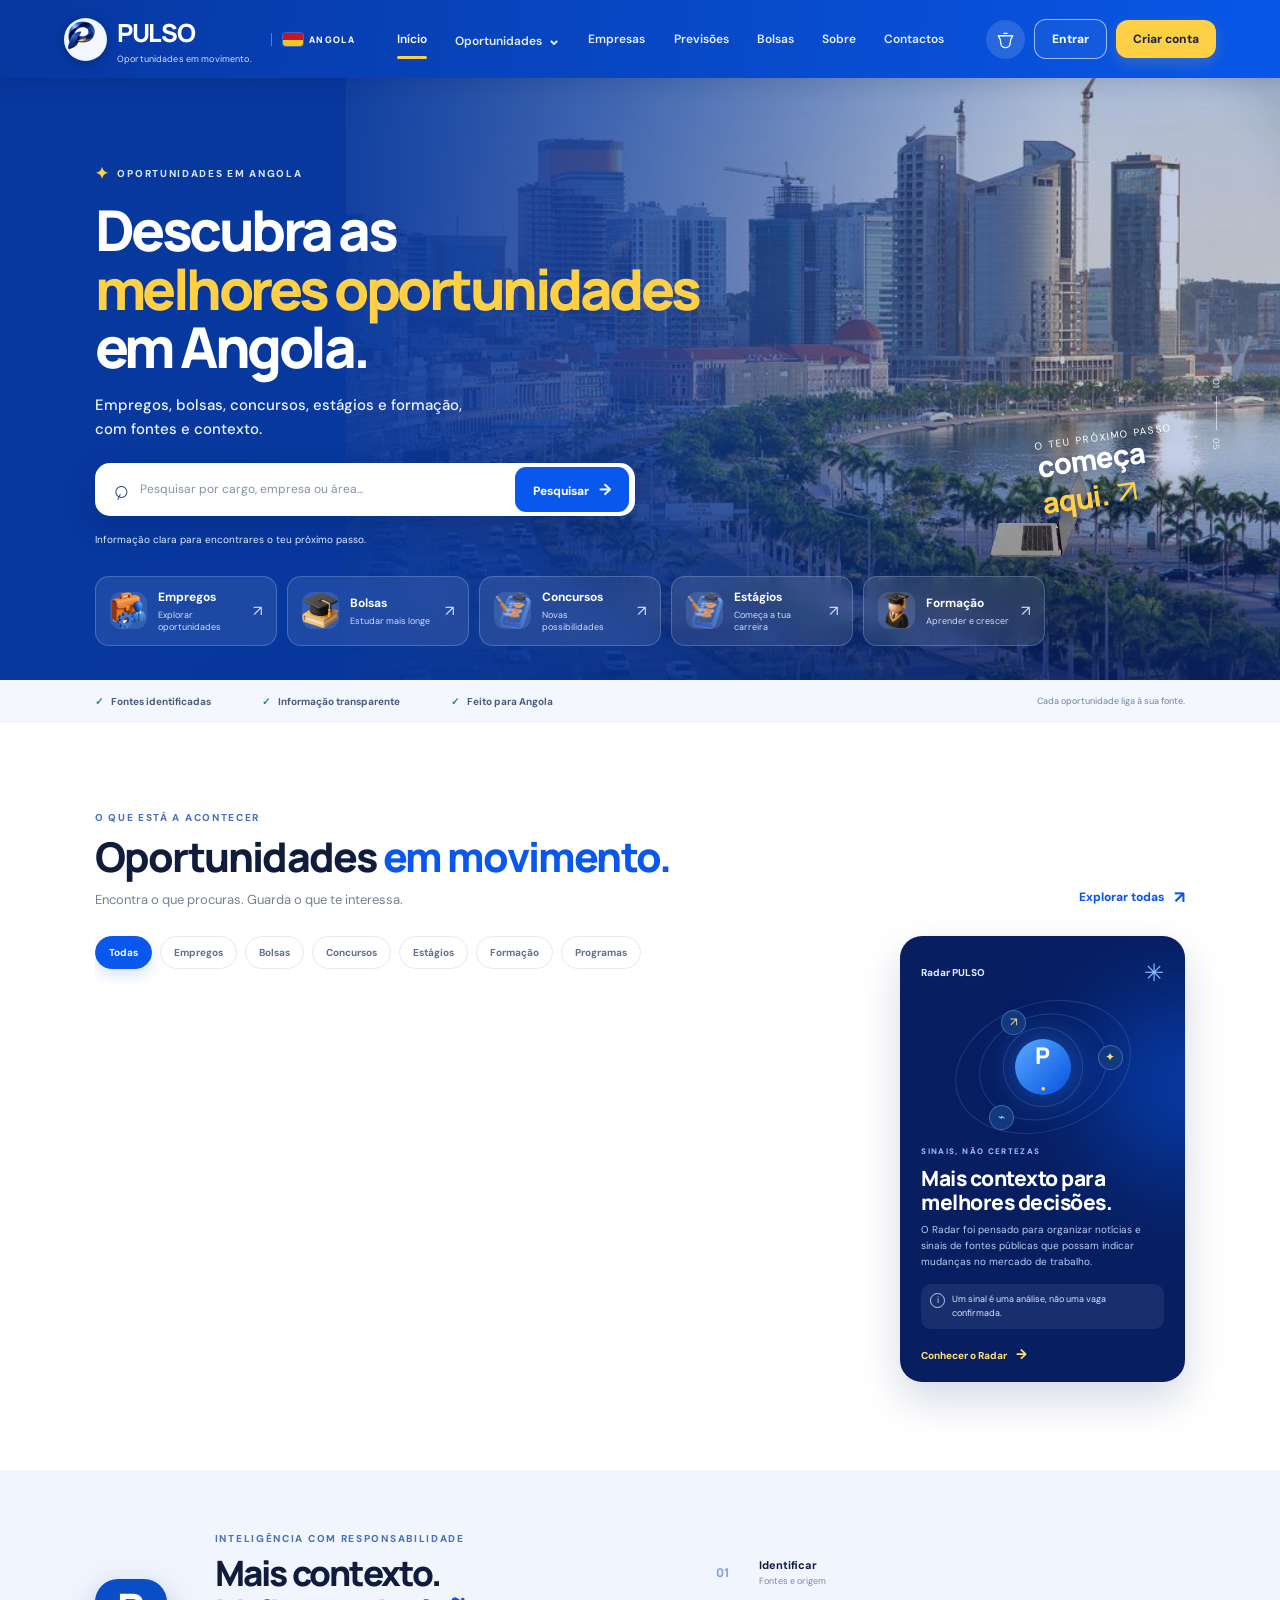
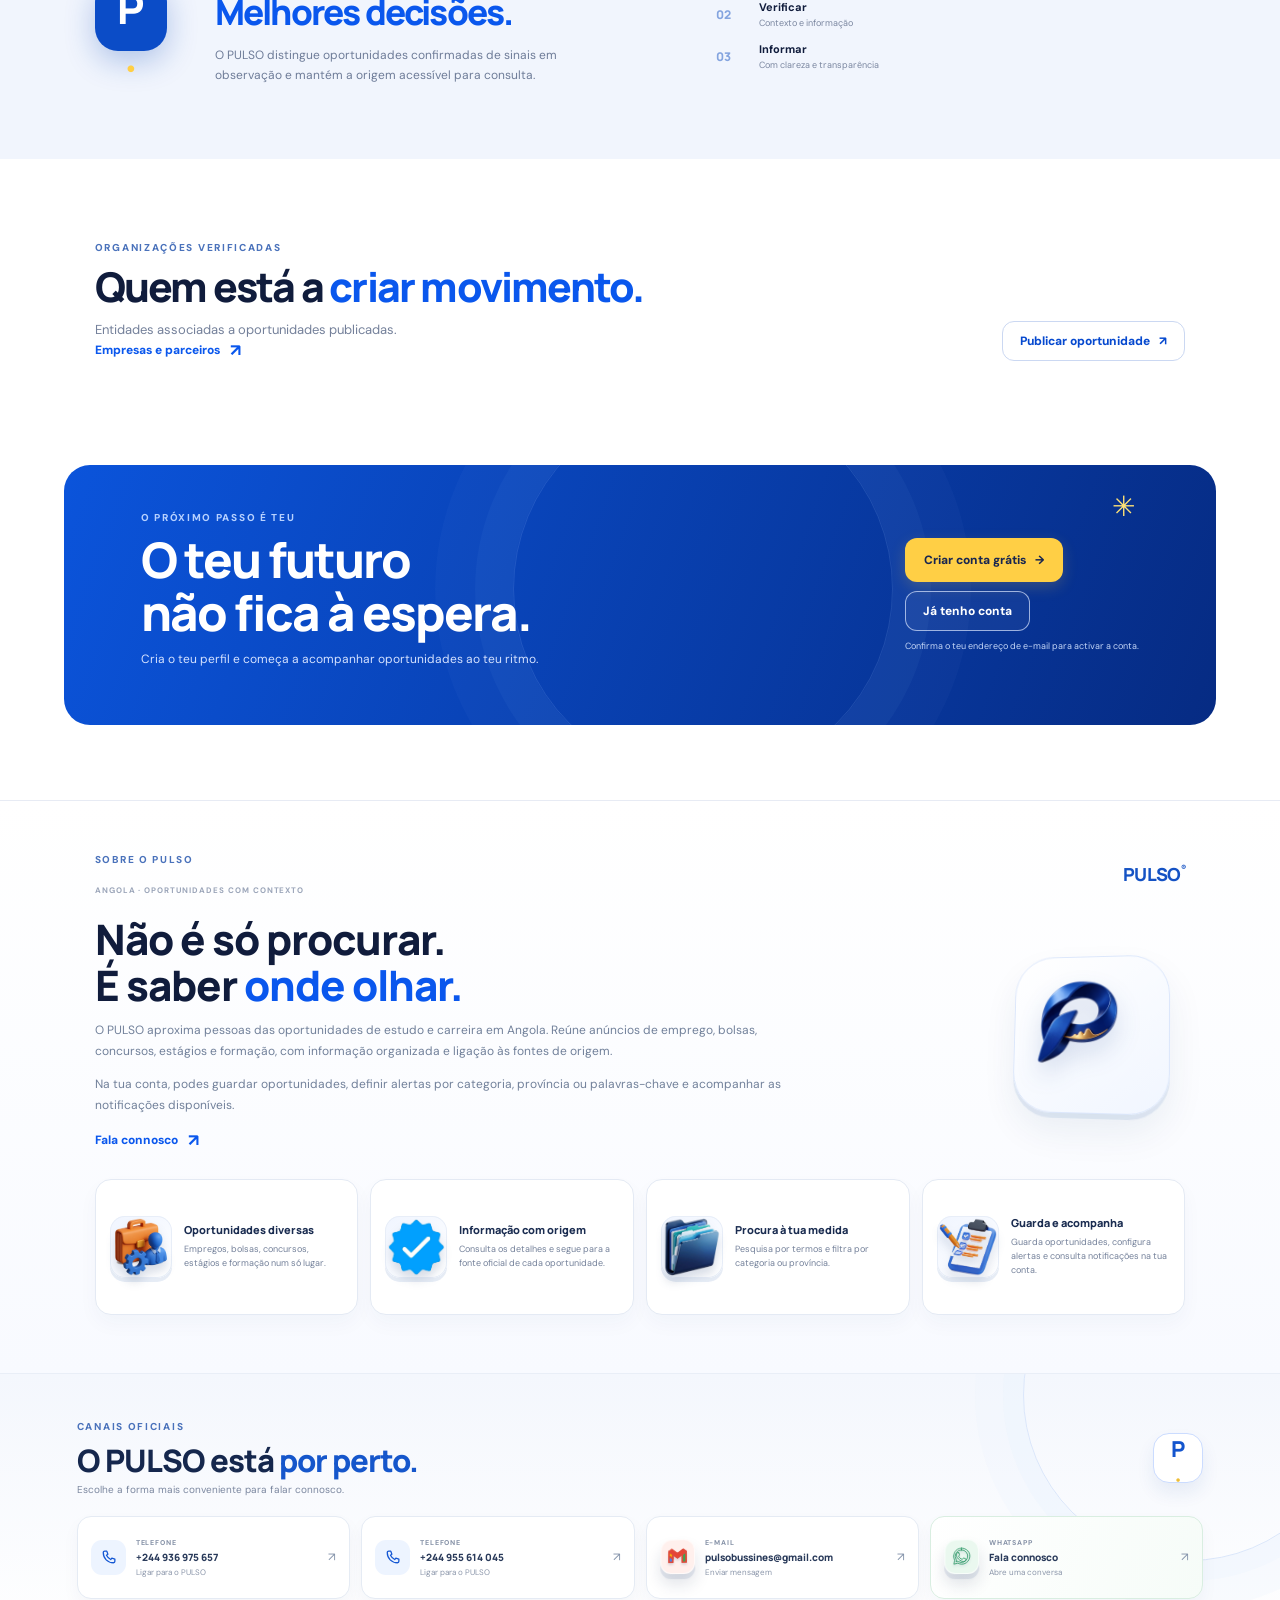
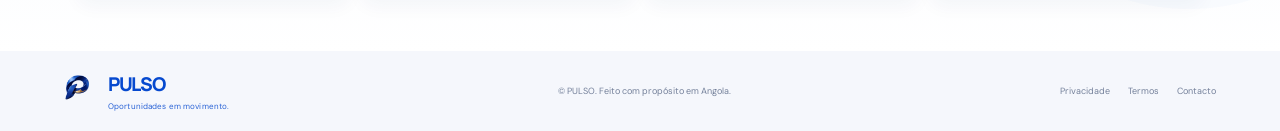
==== index.html @ 9bc166e4 "feat: add Angola identity to home header" ====
<!doctype html>
<html lang="pt-AO">
<head>
  <meta charset="utf-8">
  <meta name="viewport" content="width=device-width, initial-scale=1">
  <meta name="theme-color" content="#061a38">
  <meta name="description" content="Descubra empregos, bolsas, concursos, estágios e formação em Angola, com fontes e contexto." >
  <meta property="og:title" content="PULSO — Oportunidades em movimento">
  <meta property="og:description" content="Empregos, bolsas, concursos, estágios e formação em Angola, com fontes e contexto.">
  <meta property="og:type" content="website">
  <title>PULSO — Oportunidades em movimento</title>
  <link rel="icon" href="assets/pulso-mark-3d-small.png" type="image/png">
  <link rel="stylesheet" href="styles.css?v=20261122-16">
  <link rel="stylesheet" href="account-type-choice.css?v=20261121-04">
  <link rel="stylesheet" href="whatsapp-alerts-home.css?v=20261121-04">
  <script type="module" src="app.js?v=20261122-01"></script>
  <link rel="manifest" href="./manifest.webmanifest?v=20261121-07">
  <link rel="apple-touch-icon" href="./assets/pwa-icon-192-v2.png">
  <meta name="apple-mobile-web-app-capable" content="yes">
  <meta name="apple-mobile-web-app-title" content="PULSO">
  <meta name="apple-mobile-web-app-status-bar-style" content="default">
  <link rel="stylesheet" href="./pwa.css?v=20261121-07">
</head>
<body>
  <div class="pwa-launch-screen" id="pwaLaunchScreen" role="status" aria-live="polite" aria-label="A preparar o PULSO" aria-hidden="true">
    <div class="pwa-launch-screen__content">
      <span class="pwa-launch-screen__emblem"><img src="./assets/pulso-mark-3d-small.png" alt=""></span>
      <span class="pwa-launch-screen__wordmark" aria-hidden="true">PULSO<span>.</span></span>
      <span class="pwa-launch-screen__tagline">OPORTUNIDADES EM MOVIMENTO</span>
      <span class="pwa-launch-screen__loading"><span class="pwa-launch-screen__spinner" aria-hidden="true"></span>A preparar o teu próximo passo…</span>
    </div>
    <span class="pwa-launch-screen__location" aria-hidden="true">LUANDA · ANGOLA</span>
  </div>
  <header class="site-header">
    <a class="brand" href="#inicio" aria-label="PULSO — início">
      <img src="assets/pulso-mark-3d-small.png" alt="" width="42" height="42">
      <span class="brand-copy"><strong>PULSO</strong><small>Oportunidades em movimento.</small></span>
      <span class="brand-country" aria-label="Oportunidades em Angola"><i aria-hidden="true"></i><b>ANGOLA</b></span>
    </a>
    <button class="menu-toggle" id="menuToggle" aria-label="Abrir menu" aria-expanded="false"><span></span><span></span><span></span></button>
    <nav class="main-nav" id="mainNav" aria-label="Navegação principal">
      <a class="nav-link active" href="#inicio">Início</a>
      <a class="nav-link" href="#oportunidades">Oportunidades <span class="chevron">⌄</span></a>
      <a class="nav-link" href="#empresas">Empresas</a>
      <a class="nav-link" href="#radar">Previsões</a>
      <a class="nav-link" href="#bolsas">Bolsas</a>
      <a class="nav-link" href="#sobre">Sobre</a>
      <a class="nav-link" href="#contacto">Contactos</a>
      <div class="nav-mobile-actions"><button class="btn btn-ghost" data-open="login" data-auth-state="signed-out">Entrar</button><button class="btn btn-yellow" data-open="register" data-auth-state="signed-out">Criar conta</button><button class="btn btn-ghost" data-open="account" data-auth-state="signed-in" hidden>A minha conta</button><button class="btn btn-outline-light" data-auth-signout data-auth-state="signed-in" hidden>Sair</button></div>
    </nav>
    <div class="header-actions"><button class="icon-btn notification-trigger" aria-label="Notificações" data-open="notifications"><svg class="bell-icon" viewBox="0 0 24 24" aria-hidden="true"><path d="M18 9a6 6 0 0 0-12 0c0 7-3 7-3 9h18c0-2-3-2-3-9M10 21h4"/></svg></button><a class="btn btn-yellow whatsapp-alert-shortcut" href="./dashboard.html#whatsapp-alerts" data-auth-state="signed-in" hidden>Alertas WhatsApp <span aria-hidden="true">↗</span></a><button class="btn btn-outline-light" data-open="login" data-auth-state="signed-out">Entrar</button><button class="btn btn-yellow" data-open="register" data-auth-state="signed-out">Criar conta</button><button class="btn btn-outline-light" data-open="account" data-auth-state="signed-in" hidden>A minha conta</button><button class="btn btn-outline-light" data-auth-signout data-auth-state="signed-in" hidden>Sair</button></div>
  </header>

  <main>
    <section class="hero" id="inicio">
      <div class="hero-image" aria-hidden="true"></div><div class="hero-shade"></div><video class="pulso-device-video home-device-video" src="assets/video/pulso-laptop.webm?v=20261120-17" autoplay muted loop playsinline preload="metadata" aria-hidden="true"></video>
      <div class="hero-content">
        <div class="eyebrow"><span class="sparkle">✦</span> Oportunidades em Angola</div>
        <h1>Descubra as<br><em>melhores oportunidades</em><br>em Angola.</h1>
        <p>Empregos, bolsas, concursos, estágios e formação,<br class="desktop-break"> com fontes e contexto.</p>
        <form class="search-box" id="heroSearch"><label class="sr-only" for="heroQuery">Pesquisar oportunidades</label><span class="search-icon">⌕</span><input id="heroQuery" type="search" placeholder="Pesquisar por cargo, empresa ou área..." autocomplete="off"><button type="submit">Pesquisar <span>→</span></button></form>
        <div class="hero-proof"><span>Informação clara para encontrares o teu próximo passo.</span></div>
      </div>
      <div class="hero-stamp"><span class="stamp-small">O teu próximo passo</span><strong>começa<br><em>aqui.</em></strong><span class="stamp-arrow">↗</span></div>
      <div class="hero-bottom">
        <a class="quick-category" href="#oportunidades" data-category="Empregos"><span class="cat-icon"><img src="assets/logos/employment-3d.png" alt="" aria-hidden="true"></span><span><b>Empregos</b><small>Explorar oportunidades</small></span><span class="cat-arrow">↗</span></a>
        <a class="quick-category" href="#oportunidades" data-category="Bolsas"><span class="cat-icon"><img src="assets/logos/scholarship-3d.png" alt="" aria-hidden="true"></span><span><b>Bolsas</b><small>Estudar mais longe</small></span><span class="cat-arrow">↗</span></a>
        <a class="quick-category" href="#oportunidades" data-category="Concursos"><span class="cat-icon"><img src="assets/logos/checklist-3d.png" alt="" aria-hidden="true"></span><span><b>Concursos</b><small>Novas possibilidades</small></span><span class="cat-arrow">↗</span></a>
        <a class="quick-category" href="#oportunidades" data-category="Estágios"><span class="cat-icon"><img src="assets/logos/checklist-3d.png" alt="" aria-hidden="true"></span><span><b>Estágios</b><small>Começa a tua carreira</small></span><span class="cat-arrow">↗</span></a>
        <a class="quick-category" href="#oportunidades" data-category="Formação"><span class="cat-icon"><img src="assets/logos/training-3d.png" alt="" aria-hidden="true"></span><span><b>Formação</b><small>Aprender e crescer</small></span><span class="cat-arrow">↗</span></a>
      </div>
      <div class="hero-index"><span>01</span><span class="index-line"></span><span>05</span></div>
    </section>

    <section class="trust-strip" aria-label="Compromissos PULSO"><span><i>✓</i> Fontes identificadas</span><span><i>✓</i> Informação transparente</span><span><i>✓</i> Feito para Angola</span><span class="trust-note">Cada oportunidade liga à sua fonte.</span></section>

    <section class="section opportunity-section" id="oportunidades">
      <div class="section-heading"><div><div class="section-kicker">O que está a acontecer</div><h2>Oportunidades <span>em movimento.</span></h2><p>Encontra o que procuras. Guarda o que te interessa.</p></div><a class="text-link" href="#oportunidades">Explorar todas <span>↗</span></a></div>
      <div class="opportunity-layout">
        <div class="opportunity-main">
          <div class="filter-row" role="tablist" aria-label="Filtrar por categoria"><button class="filter-chip selected" data-filter="Todas" role="tab" aria-selected="true">Todas</button><button class="filter-chip" data-filter="Empregos" role="tab" aria-selected="false">Empregos</button><button class="filter-chip" data-filter="Bolsas" role="tab" aria-selected="false">Bolsas</button><button class="filter-chip" data-filter="Concursos" role="tab" aria-selected="false">Concursos</button><button class="filter-chip" data-filter="Estágios" role="tab" aria-selected="false">Estágios</button><button class="filter-chip" data-filter="Formação" role="tab" aria-selected="false">Formação</button><button class="filter-chip" data-filter="Programas" role="tab" aria-selected="false">Programas</button></div>
          <div class="search-results-note" id="resultsNote" aria-live="polite"></div>
          <div class="opportunity-list" id="opportunityList" aria-live="polite" aria-busy="true"></div>
          <button class="load-more" id="loadMore" hidden>Carregar mais oportunidades <span>↓</span></button>
        </div>
        <aside class="radar-card" id="radar">
          <div class="radar-top"><span class="radar-live">Radar PULSO</span><span class="radar-orbit">✳</span></div>
          <div class="radar-visual"><div class="orbit orbit-one"></div><div class="orbit orbit-two"></div><div class="orbit orbit-three"></div><div class="radar-core">P<span>·</span></div><span class="radar-node node-a">↗</span><span class="radar-node node-b">✦</span><span class="radar-node node-c">⌁</span></div>
          <div class="radar-copy"><span class="section-kicker">Sinais, não certezas</span><h3>Mais contexto para melhores decisões.</h3><p>O Radar foi pensado para organizar notícias e sinais de fontes públicas que possam indicar mudanças no mercado de trabalho.</p></div>
          <div class="radar-disclaimer"><span>i</span> Um sinal é uma análise, não uma vaga confirmada.</div><a href="#radar-detalhe" class="radar-link" id="radarLink">Conhecer o Radar <span>→</span></a>
        </aside>
      </div>
    </section>

    <section class="insight-band" id="radar-detalhe"><div class="insight-mark">P<span>·</span></div><div class="insight-content"><div class="section-kicker">Inteligência com responsabilidade</div><h2>Mais contexto.<br><em>Melhores decisões.</em></h2><p>O PULSO distingue oportunidades confirmadas de sinais em observação e mantém a origem acessível para consulta.</p></div><div class="insight-steps"><div><span>01</span><b>Identificar</b><small>Fontes e origem</small></div><div><span>02</span><b>Verificar</b><small>Contexto e informação</small></div><div><span>03</span><b>Informar</b><small>Com clareza e transparência</small></div></div></section>

    <section class="section companies-section" id="empresas"><div class="section-heading"><div><div class="section-kicker">Organizações verificadas</div><h2>Quem está a <span>criar movimento.</span></h2><p>Entidades associadas a oportunidades publicadas.</p><a class="text-link" href="empresas-parceiros.html">Empresas e parceiros <span>↗</span></a></div><button class="btn btn-outline-blue" data-open="company">Publicar oportunidade <span>↗</span></button></div><div class="company-grid" id="companyGrid" aria-live="polite" aria-busy="true"></div></section>

    <section class="cta-section" id="bolsas"><div class="cta-orb"></div><div class="cta-copy"><span class="section-kicker">O próximo passo é teu</span><h2>O teu futuro<br>não fica à espera.</h2><p>Cria o teu perfil e começa a acompanhar oportunidades ao teu ritmo.</p></div><div class="cta-actions"><button class="btn btn-yellow btn-large" data-open="register">Criar conta grátis <span>→</span></button><button class="btn btn-outline-light" data-open="login">Já tenho conta</button><small>Confirma o teu endereço de e-mail para activar a conta.</small></div><div class="cta-star">✳</div></section>

    <section class="about-section pulso-about" id="sobre" aria-labelledby="aboutHeading">
      <div class="about-topline"><div class="about-label"><span class="section-kicker">Sobre o PULSO</span><span class="about-number">ANGOLA · OPORTUNIDADES COM CONTEXTO</span></div><div class="about-logo">PULSO<span>®</span></div></div>
      <div class="about-intro"><div class="about-body"><h2 id="aboutHeading">Não é só procurar.<br>É saber <em>onde olhar.</em></h2><p>O PULSO aproxima pessoas das oportunidades de estudo e carreira em Angola. Reúne anúncios de emprego, bolsas, concursos, estágios e formação, com informação organizada e ligação às fontes de origem.</p><p>Na tua conta, podes guardar oportunidades, definir alertas por categoria, província ou palavras-chave e acompanhar as notificações disponíveis.</p><a href="#contacto" data-open="contact" class="text-link">Fala connosco <span>↗</span></a></div><div class="about-orbit-mark" aria-hidden="true"><img src="assets/pulso-mark-3d-small.png" alt=""></div></div>
      <div class="about-feature-grid" aria-label="O que podes fazer no PULSO">
        <article class="about-feature"><span class="about-feature-icon"><img src="assets/logos/employment-3d.png" alt="" loading="lazy"></span><div><h3>Oportunidades diversas</h3><p>Empregos, bolsas, concursos, estágios e formação num só lugar.</p></div></article>
        <article class="about-feature"><span class="about-feature-icon"><img src="assets/logos/verified-3d.png" alt="" loading="lazy"></span><div><h3>Informação com origem</h3><p>Consulta os detalhes e segue para a fonte oficial de cada oportunidade.</p></div></article>
        <article class="about-feature"><span class="about-feature-icon"><img src="assets/logos/opportunities-3d.png" alt="" loading="lazy"></span><div><h3>Procura à tua medida</h3><p>Pesquisa por termos e filtra por categoria ou província.</p></div></article>
        <article class="about-feature"><span class="about-feature-icon"><img src="assets/logos/checklist-3d.png" alt="" loading="lazy"></span><div><h3>Guarda e acompanha</h3><p>Guarda oportunidades, configura alertas e consulta notificações na tua conta.</p></div></article>
      </div>
    </section>

    <section class="contact-section" id="contacto" aria-labelledby="contactHeading">
      <div class="contact-section-heading"><div><span class="section-kicker">CANAIS OFICIAIS</span><h2 id="contactHeading">O PULSO está <span>por perto.</span></h2><p>Escolhe a forma mais conveniente para falar connosco.</p></div><span class="contact-section-mark">P<span>·</span></span></div>
      <div class="home-contact-grid">
        <a class="home-contact-card" href="tel:+244936975657"><span class="home-contact-icon phone-contact-icon"><svg viewBox="0 0 24 24" aria-hidden="true"><path d="M6.6 3h3l1.5 4.3-2 1.6a14 14 0 0 0 6 6l1.6-2 4.3 1.5v3c0 1.1-.9 2-2 2C10.7 19.4 4.6 13.3 4.6 5c0-1.1.9-2 2-2Z"/></svg></span><span><small>TELEFONE</small><b>+244 936 975 657</b><em>Ligar para o PULSO</em></span><span class="home-contact-arrow">↗</span></a>
        <a class="home-contact-card" href="tel:+244955614045"><span class="home-contact-icon phone-contact-icon"><svg viewBox="0 0 24 24" aria-hidden="true"><path d="M6.6 3h3l1.5 4.3-2 1.6a14 14 0 0 0 6 6l1.6-2 4.3 1.5v3c0 1.1-.9 2-2 2C10.7 19.4 4.6 13.3 4.6 5c0-1.1.9-2 2-2Z"/></svg></span><span><small>TELEFONE</small><b>+244 955 614 045</b><em>Ligar para o PULSO</em></span><span class="home-contact-arrow">↗</span></a>
        <a class="home-contact-card" href="mailto:pulsobussines@gmail.com"><span class="home-contact-icon gmail-contact-icon" aria-hidden="true"><svg viewBox="0 0 24 24"><path fill="#4285f4" d="M3 6.8V18h4V9.8L3 6.8Z"/><path fill="#34a853" d="M17 9.8V18h4V6.8l-4 3Z"/><path fill="#ea4335" d="m3 6.8 9 6.5 9-6.5-3.1-2.3L12 9 6.1 4.5 3 6.8Z"/><path fill="#fbbc04" d="M3 6.8v4.7l4 2.9V9.8l-4-3Z"/></svg></span><span><small>E-MAIL</small><b>pulsobussines@gmail.com</b><em>Enviar mensagem</em></span><span class="home-contact-arrow">↗</span></a>
        <a class="home-contact-card home-whatsapp-card" href="https://wa.me/244955614045" target="_blank" rel="noopener noreferrer"><span class="home-contact-icon whatsapp-contact-icon" aria-hidden="true"><svg viewBox="0 0 24 24"><path d="M12 3.2a8.4 8.4 0 0 0-7.2 12.7L4 20l4.2-1.1A8.4 8.4 0 1 0 12 3.2Zm0 1.8a6.6 6.6 0 1 1-3.4 12.3l-.5-.3-1.8.5.5-1.8-.3-.5A6.6 6.6 0 0 1 12 5Z"/><path d="M9.1 8.2c-.2-.4-.4-.4-.6-.4h-.4c-.2 0-.5.1-.7.4-.2.2-.9.9-.9 2.1s.9 2.4 1 2.6c.1.2 1.8 2.8 4.3 3.8 2.1.8 2.5.6 3 .5.5-.1 1.6-.7 1.8-1.3.2-.6.2-1.1.1-1.2-.1-.1-.2-.2-.5-.3l-1.7-.8c-.2-.1-.4-.1-.6.2l-.8 1c-.2.2-.3.2-.6.1a6.8 6.8 0 0 1-2-1.2 7.4 7.4 0 0 1-1.4-1.8c-.1-.2 0-.4.1-.5l.4-.5c.1-.2.2-.3.3-.5.1-.2 0-.4 0-.5l-.8-1.9Z"/></svg></span><span><small>WHATSAPP</small><b>Fala connosco</b><em>Abre uma conversa</em></span><span class="home-contact-arrow">↗</span></a>
      </div>
    </section>
  </main>

  <footer class="site-footer"><a class="brand footer-brand" href="#inicio"><img src="assets/pulso-mark-3d-small.png" alt="" width="34" height="34"><span class="brand-copy"><strong>PULSO</strong><small>Oportunidades em movimento.</small></span></a><span>© <span id="year"></span> PULSO. Feito com propósito em Angola.</span><div><a href="#privacidade" data-open="privacy">Privacidade</a><a href="#termos" data-open="terms">Termos</a><a href="#contacto" data-open="contact">Contacto</a></div></footer>

  <dialog class="modal" id="appModal" aria-labelledby="modalTitle"><button class="modal-close" id="modalClose" aria-label="Fechar">×</button><div id="modalBody"></div></dialog>
  <dialog class="account-type-modal" id="accountTypeDialog" aria-labelledby="accountTypeTitle" aria-describedby="accountTypeIntro">
    <button class="account-type-close" id="accountTypeClose" type="button" aria-label="Fechar escolha">×</button>
    <span class="account-type-kicker">Criar conta no PULSO</span>
    <h2 id="accountTypeTitle">Que tipo de acesso procuras?</h2>
    <p class="account-type-intro" id="accountTypeIntro">Escolhe a opção que corresponde ao teu objectivo. Os pedidos empresariais e de parceria são revistos separadamente.</p>
    <div class="account-type-grid">
      <button class="account-type-option" id="accountTypePersonal" type="button">
        <span class="account-type-mark" aria-hidden="true"><img src="assets/account-personal.jpg" alt=""></span>
        <strong>Conta normal</strong>
        <small>Criar o perfil pessoal para explorar e guardar oportunidades.</small>
      </button>
      <a class="account-type-option" href="empresas-parceiros.html?flow=business" data-workspace="business">
        <span class="account-type-mark" aria-hidden="true"><img src="assets/account-business.jpg" alt=""></span>
        <strong>Conta empresarial</strong>
        <small>Submeter uma entidade para revisão documental e eventual verificação.</small>
      </a>
      <a class="account-type-option" href="empresas-parceiros.html?flow=partnership" data-workspace="partner">
        <span class="account-type-mark" aria-hidden="true"><img src="assets/account-partnership.jpg" alt=""></span>
        <strong>Pedido de parceria</strong>
        <small>Apresentar um projecto, startup, pequeno negócio ou organização.</small>
      </a>
    </div>
    <p class="account-type-note">Os pedidos empresariais e de parceria usam a conta PULSO normal; se ainda não tens uma, cria primeiro uma conta normal e depois regressa para submeter o pedido.</p>
  </dialog>
  <div class="toast" id="toast" role="status" aria-live="polite"></div>
  <script type="module" src="account-type-choice.js?v=20261122-03"></script>
  <script src="./pwa.js?v=20261121-06" defer></script>
</body>
</html>
---- styles.css ----
@import url('https://fonts.googleapis.com/css2?family=DM+Sans:wght@400;500;600;700;800&family=Manrope:wght@400;500;600;700;800&display=swap');
:root{--navy:#061a52;--blue:#0649cf;--royal:#0a57ed;--sky:#dceaff;--yellow:#ffcf45;--ink:#101c3c;--muted:#697694;--paper:#f5f7fc;--white:#fff;--line:#e7ebf4;--green:#168c66;--shadow:0 18px 55px #142a5a14;--radius:22px}*{box-sizing:border-box}html{scroll-behavior:smooth;scroll-padding-top:88px}body{margin:0;background:#fff;color:var(--ink);font-family:'DM Sans',sans-serif;-webkit-font-smoothing:antialiased}button,input{font:inherit}button,a{-webkit-tap-highlight-color:transparent}a{color:inherit;text-decoration:none}button{cursor:pointer}.sr-only{position:absolute;width:1px;height:1px;padding:0;margin:-1px;overflow:hidden;clip:rect(0,0,0,0);white-space:nowrap;border:0}.demo-banner{min-height:30px;display:flex;align-items:center;justify-content:center;gap:8px;padding:5px 14px;background:#fff6dc;color:#71581b;font-size:11px;font-weight:700;letter-spacing:.02em}.demo-dot{height:7px;width:7px;background:#e3a900;border-radius:50%}.site-header{height:78px;padding:0 clamp(20px,5vw,76px);display:flex;align-items:center;justify-content:space-between;background:linear-gradient(100deg,#07379f,#0857e9);color:white;position:sticky;top:0;z-index:30;box-shadow:0 5px 20px #02174425}.brand{display:flex;align-items:center;gap:10px;min-width:184px}.brand img{width:43px;height:43px}.site-header .brand img{background:#f1f6ff;border-radius:50%;padding:2px;box-shadow:0 2px 12px #041b4d70}.brand-copy{display:flex;flex-direction:column;line-height:1}.brand-copy strong{font:800 25px 'Manrope',sans-serif;letter-spacing:-1.3px}.brand-copy small{font-size:9px;margin-top:5px;opacity:.85;letter-spacing:.015em}.main-nav{display:flex;align-items:center;gap:clamp(16px,2.2vw,34px)}.nav-link{position:relative;font-size:12px;font-weight:600;color:#e5edff;transition:color .2s}.nav-link:hover,.nav-link.active{color:white}.nav-link.active:after{content:'';position:absolute;height:3px;left:0;right:0;bottom:-12px;background:var(--yellow);border-radius:4px}.chevron{font-size:16px;margin-left:2px}.header-actions{display:flex;align-items:center;gap:9px}.btn{border:0;border-radius:12px;padding:11px 17px;font-weight:800;font-size:12px;transition:transform .18s,box-shadow .18s,background .18s;display:inline-flex;align-items:center;justify-content:center;gap:9px}.btn:hover{transform:translateY(-1px)}.btn-yellow{background:var(--yellow);color:#182650;box-shadow:0 5px 15px #ffca3a30}.btn-yellow:hover{background:#ffdb75}.btn-outline-light{color:#fff;border:1px solid #dbe7ffb0;background:#ffffff0c}.btn-ghost{background:#eef3ff;color:var(--blue)}.btn-outline-blue{color:var(--blue);border:1px solid #cbd8f2;background:white}.icon-btn{position:relative;border:0;background:#ffffff22;color:white;border-radius:50%;height:39px;width:39px;font-size:17px}.icon-btn i{position:absolute;right:8px;top:7px;width:7px;height:7px;background:var(--yellow);border:1px solid #1655ce;border-radius:50%}.bell-icon{display:inline-block;transform:rotate(180deg)}.menu-toggle,.nav-mobile-actions{display:none}.hero{min-height:580px;padding:65px clamp(24px,7.4vw,112px) 34px;color:white;background:#073ba8;position:relative;isolation:isolate;overflow:hidden;display:flex;flex-direction:column;justify-content:space-between}.hero-image{position:absolute;inset:0 0 0 27%;z-index:-2;background:url('assets/luanda-hero.jpg?v=20261121-01') center 47%/cover no-repeat;opacity:.87}.hero-shade{position:absolute;z-index:-1;inset:0;background:linear-gradient(90deg,#07389e 3%,#07389eeF 27%,#07389eaa 48%,#0531841e 83%),linear-gradient(0deg,#061d65ba 0%,transparent 37%)}.hero-content{position:relative;max-width:760px;padding:20px 0 30px}.eyebrow,.section-kicker{font-size:10px;text-transform:uppercase;letter-spacing:.17em;font-weight:800}.eyebrow{color:#d8e6ff;display:flex;align-items:center;gap:8px;margin:0 0 17px}.sparkle{color:var(--yellow);font-size:16px}.hero h1{font:800 clamp(42px,4.4vw,62px)/1.04 'Manrope',sans-serif;letter-spacing:-3.5px;margin:0 0 16px;max-width:750px}.hero h1 em{font-style:normal;color:var(--yellow)}.hero-content>p{font-size:15px;line-height:1.6;font-weight:500;color:#edf3ff;margin:0 0 22px}.search-box{height:53px;max-width:540px;width:100%;display:flex;align-items:center;padding:5px 6px 5px 17px;background:white;border-radius:15px;box-shadow:0 10px 30px #04164338;color:var(--ink);gap:10px}.search-icon{font-size:26px;color:#315184;line-height:1;transform:rotate(-20deg)}.search-box input{border:0;outline:0;min-width:0;flex:1;background:transparent;color:#14244e;font-size:12px}.search-box input::placeholder{color:#8590a7}.search-box button{border:0;border-radius:11px;background:var(--royal);color:white;padding:12px 18px;font-size:12px;font-weight:800;white-space:nowrap}.search-box button span{font-size:16px;margin-left:7px}.hero-proof{display:flex;align-items:center;gap:10px;margin-top:17px;font-size:10px;color:#deebff}.proof-avatars{display:flex;padding-left:3px}.proof-avatars b{width:21px;height:21px;display:grid;place-items:center;border:1px solid white;border-radius:50%;background:#e2bca1;color:#102b69;font-size:8px;margin-left:-3px}.proof-avatars b:nth-child(2){background:#d9916a}.proof-avatars b:nth-child(3){background:#9bc5dc}.hero-stamp{position:absolute;right:clamp(25px,8vw,122px);bottom:165px;transform:rotate(-8deg);color:white;text-align:left;text-shadow:0 3px 15px #0016427a}.stamp-small{font-size:10px;display:block;text-transform:uppercase;letter-spacing:.14em}.hero-stamp strong{font:800 29px/1.02 'Manrope',sans-serif;letter-spacing:-1px}.hero-stamp em{font-style:normal;color:var(--yellow)}.stamp-arrow{font-size:32px;color:var(--yellow);margin-left:10px}.hero-bottom{display:grid;grid-template-columns:repeat(5,1fr);max-width:950px;gap:10px;position:relative}.quick-category{min-height:67px;display:flex;align-items:center;gap:11px;padding:12px 14px;border:1px solid #b9d2ff44;background:#ffffff17;backdrop-filter:blur(8px);border-radius:14px;transition:.2s}.quick-category:hover{background:#ffffff28;transform:translateY(-3px);border-color:#fff8}.cat-icon{height:37px;width:37px;display:grid;place-items:center;border-radius:11px;background:#dceaff1f;color:#bfe2ff;font-size:25px}.quick-category:nth-child(3) .cat-icon{color:var(--yellow)}.quick-category b,.quick-category small{display:block}.quick-category b{font-size:12px}.quick-category small{font-size:9px;color:#d0def9;margin-top:4px}.cat-arrow{margin-left:auto;color:#d5e2ff;font-size:15px}.hero-index{position:absolute;right:4.5%;top:50%;display:flex;align-items:center;gap:8px;font-size:9px;color:#e4edff;writing-mode:vertical-rl}.index-line{width:1px;height:34px;background:#ffffff8a}.trust-strip{padding:15px clamp(24px,7.4vw,112px);display:flex;gap:clamp(18px,4vw,55px);align-items:center;background:#f4f7fd;color:#4b5b7d;font-size:10px;font-weight:700}.trust-strip i{font-style:normal;color:var(--green);font-weight:900;margin-right:6px}.trust-note{margin-left:auto;color:#8290aa;font-size:9px;font-weight:500}.section{padding:88px clamp(24px,7.4vw,112px)}.section-heading{display:flex;justify-content:space-between;align-items:end;margin-bottom:28px;gap:24px}.section-kicker{color:#4a72bb;display:block;margin-bottom:10px}.section-heading h2,.insight-content h2{font:800 clamp(29px,3.2vw,44px)/1.12 'Manrope',sans-serif;letter-spacing:-1.8px;margin:0;color:var(--ink)}.section-heading h2 span{color:var(--royal)}.section-heading p{font-size:13px;color:#74809a;margin:11px 0 0}.text-link{display:inline-flex;align-items:center;gap:10px;color:var(--royal);font-size:12px;font-weight:800;white-space:nowrap}.text-link span{font-size:17px}.opportunity-layout{display:grid;grid-template-columns:minmax(0,1fr) 285px;gap:26px;align-items:start}.filter-row{display:flex;gap:8px;overflow-x:auto;padding:0 0 15px;scrollbar-width:none}.filter-row::-webkit-scrollbar{display:none}.filter-chip{border:1px solid #e4e9f3;background:white;border-radius:30px;padding:9px 13px;color:#63708b;font-size:10px;font-weight:700;white-space:nowrap}.filter-chip.selected{background:var(--royal);border-color:var(--royal);color:white;box-shadow:0 6px 16px #0755e529}.filter-chip span{opacity:.75;margin-left:4px}.search-results-note{font-size:11px;color:#7b87a0;min-height:18px}.opportunity-list{display:grid;gap:10px}.op-card{display:grid;grid-template-columns:49px minmax(0,1fr) auto 34px 34px;align-items:center;gap:14px;padding:16px;border:1px solid var(--line);border-radius:17px;background:#fff;transition:.2s}.op-card:hover{box-shadow:var(--shadow);border-color:#d3ddf1;transform:translateY(-2px)}.org-mark{height:45px;width:45px;border-radius:13px;background:#eef3ff;color:var(--blue);display:grid;place-items:center;font:800 13px 'Manrope',sans-serif;letter-spacing:-.5px}.org-mark.gold{background:#fff5d9;color:#ae7c00}.org-mark.rose{background:#fff0ed;color:#d5523d}.org-mark.green{background:#e7f6ef;color:#15845e}.op-copy h3{font-size:13px;margin:0 0 5px;color:#172448}.op-copy .org-name{font-size:10px;color:#7985a0}.op-meta{display:flex;flex-wrap:wrap;gap:8px;margin-top:8px;color:#687692;font-size:9px}.op-meta span{display:flex;align-items:center;gap:4px}.op-badge{align-self:start;margin-top:1px;padding:6px 9px;border-radius:30px;background:#edf8f3;color:#16855f;font-size:8px;font-weight:800;white-space:nowrap}.op-badge.signal{background:#f1edff;color:#6a4bc1}.op-badge.demo{background:#fff7dd;color:#886500}.save-btn,.detail-btn{height:33px;width:33px;border:1px solid #e4e9f3;border-radius:10px;background:white;color:#7180a0;display:grid;place-items:center;font-size:17px}.save-btn.saved{background:#eaf1ff;border-color:#cfddff;color:var(--royal)}.detail-btn{background:var(--royal);border-color:var(--royal);color:#fff;font-size:16px}.load-more{margin-top:15px;border:0;background:#f2f5fb;color:#27406d;width:100%;padding:13px;border-radius:12px;font-size:11px;font-weight:800}.load-more span{margin-left:8px;color:var(--royal)}.radar-card{border-radius:22px;background:#071e61;color:white;padding:21px 21px 18px;overflow:hidden;position:relative;box-shadow:0 18px 42px #071e612a}.radar-card:before{content:'';position:absolute;width:180px;height:180px;right:-90px;top:60px;border-radius:50%;background:#0759ee;filter:blur(50px);opacity:.5}.radar-top{display:flex;justify-content:space-between;align-items:center;position:relative}.radar-live{font-size:10px;font-weight:800;color:#dbe8ff;display:flex;align-items:center;gap:7px}.radar-live i{width:7px;height:7px;border-radius:50%;background:#47dfa7;box-shadow:0 0 0 4px #47dfa722}.radar-orbit{font-size:24px;color:#8dbdff}.radar-visual{height:158px;position:relative;display:grid;place-items:center}.orbit{position:absolute;border:1px solid #89b8ff30;border-radius:50%;transform:rotate(-18deg)}.orbit-one{width:80px;height:80px}.orbit-two{width:130px;height:104px}.orbit-three{width:180px;height:128px}.radar-core{width:56px;height:56px;border-radius:50%;display:grid;place-items:center;background:linear-gradient(135deg,#58abff,#0751e0);box-shadow:0 0 35px #3183ff8a;color:white;font:800 23px 'Manrope',sans-serif}.radar-core span{color:var(--yellow)}.radar-node{position:absolute;border-radius:50%;width:25px;height:25px;display:grid;place-items:center;background:#12397f;color:#ffe16f;border:1px solid #a4cbff53;font-size:12px}.node-a{top:22px;left:33%}.node-b{right:17%;top:57px}.node-c{bottom:16px;left:28%;color:#a8d1ff}.radar-copy{position:relative}.radar-copy .section-kicker{color:#9ebdf3;font-size:8px}.radar-copy h3{font:800 21px/1.16 'Manrope',sans-serif;letter-spacing:-.5px;margin:7px 0 8px}.radar-copy p{font-size:10px;line-height:1.6;color:#bdcdee;margin:0}.radar-disclaimer{margin:14px 0;padding:9px;border-radius:10px;background:#ffffff12;color:#dbe6fa;font-size:9px;line-height:1.5;display:flex;gap:7px}.radar-disclaimer span{flex:none;width:15px;height:15px;border:1px solid #b5ceff;border-radius:50%;display:grid;place-items:center;font-size:9px}.radar-link{font-size:10px;font-weight:800;color:#ffe070}.radar-link span{margin-left:7px;font-size:14px}.insight-band{background:#f1f5fd;padding:62px clamp(24px,7.4vw,112px);display:grid;grid-template-columns:88px 1fr 1fr;gap:32px;align-items:center}.insight-mark{height:72px;width:72px;display:grid;place-items:center;border-radius:23px;background:#0b4cc7;color:#fff;font:800 42px 'Manrope',sans-serif;box-shadow:0 10px 30px #114cb74a}.insight-mark span{color:var(--yellow)}.insight-content .section-kicker{margin-bottom:9px}.insight-content h2{font-size:35px}.insight-content h2 em{font-style:normal;color:var(--royal)}.insight-content p{max-width:390px;font-size:12px;line-height:1.7;color:#6e7c98}.insight-steps{display:grid;gap:13px}.insight-steps div{display:grid;grid-template-columns:35px 1fr;column-gap:8px;align-items:center}.insight-steps span{grid-row:span 2;font:800 12px 'Manrope',sans-serif;color:#84a4df}.insight-steps b{font-size:11px}.insight-steps small{color:#7b87a0;font-size:9px;margin-top:3px}.companies-section{padding-top:82px;padding-bottom:76px}.company-grid{display:grid;grid-template-columns:repeat(4,1fr);gap:12px}.company-card{min-height:116px;padding:18px;border:1px solid var(--line);border-radius:17px;display:flex;align-items:center;gap:12px;transition:.2s}.company-card:hover{box-shadow:var(--shadow);transform:translateY(-2px)}.company-logo{height:43px;width:43px;border-radius:13px;background:#eef3ff;color:#164bc2;display:grid;place-items:center;font:800 12px 'Manrope',sans-serif}.company-logo.c2{background:#fff1e6;color:#bd6427}.company-logo.c3{background:#e8f6ef;color:#158359}.company-logo.c4{background:#fff5d7;color:#b18510}.company-card b{display:block;font-size:12px}.company-card small{display:block;font-size:9px;color:#78849b;margin-top:5px}.company-arrow{margin-left:auto;color:#8793ac}.data-disclaimer{font-size:10px;color:#8d98ad;margin:18px 0 0}.cta-section{margin:0 clamp(24px,5vw,76px) 75px;min-height:260px;border-radius:26px;background:linear-gradient(110deg,#0b54db,#062b83);color:white;display:flex;align-items:center;justify-content:space-between;padding:44px clamp(25px,6vw,82px);position:relative;overflow:hidden}.cta-orb{position:absolute;width:380px;height:380px;border:1px solid #a8c6ff26;border-radius:50%;right:28%;top:-66px;box-shadow:0 0 0 38px #a8c6ff0b,0 0 0 78px #a8c6ff08}.cta-copy,.cta-actions{position:relative;z-index:1}.cta-copy .section-kicker{color:#b7d1ff}.cta-copy h2{font:800 clamp(31px,4vw,49px)/1.07 'Manrope',sans-serif;letter-spacing:-2px;margin:0}.cta-copy p{font-size:12px;color:#d5e2ff}.cta-actions{display:flex;flex-direction:column;align-items:flex-start;gap:9px}.btn-large{padding:14px 19px;font-size:12px}.cta-actions>small{font-size:9px;color:#c4d6f7}.cta-star{position:absolute;right:7%;top:23px;color:#ffe276;font-size:28px}.about-section{padding:55px clamp(24px,7.4vw,112px) 65px;border-top:1px solid var(--line);display:grid;grid-template-columns:1fr 2fr auto;gap:25px;align-items:start}.about-label{display:flex;flex-direction:column;gap:20px}.about-number{font-size:9px;letter-spacing:.15em;color:#9ba5b9;font-weight:700}.about-body h2{font:800 30px/1.13 'Manrope',sans-serif;letter-spacing:-1px;margin:0}.about-body h2 em{font-style:normal;color:var(--royal)}.about-body p{max-width:540px;color:#71809a;font-size:12px;line-height:1.75}.about-logo{font:800 18px 'Manrope',sans-serif;color:#1452c4;letter-spacing:-.6px}.about-logo span{vertical-align:top;font-size:8px}.site-footer{min-height:80px;padding:17px clamp(24px,5vw,76px);background:#f5f7fc;display:flex;align-items:center;justify-content:space-between;gap:20px;color:#74809a;font-size:9px}.footer-brand{min-width:0;color:var(--blue)}.footer-brand img{width:34px;height:34px}.footer-brand .brand-copy strong{font-size:19px}.footer-brand .brand-copy small{font-size:8px}.site-footer>div{display:flex;gap:18px}.site-footer a:hover{color:var(--royal)}.modal{border:0;border-radius:22px;padding:0;width:min(92vw,475px);max-height:88vh;box-shadow:0 25px 100px #06163b55;color:var(--ink)}.modal::backdrop{background:#071637a6;backdrop-filter:blur(4px)}.modal-close{position:absolute;right:15px;top:13px;border:0;border-radius:50%;width:32px;height:32px;background:#eff3fa;color:#425273;font-size:22px;z-index:2}.modal-inner{padding:32px}.modal-brand{display:flex;align-items:center;gap:9px;color:var(--blue);font:800 16px 'Manrope',sans-serif}.modal-brand img{width:30px}.modal h2{font:800 27px 'Manrope',sans-serif;letter-spacing:-1px;margin:19px 0 7px}.modal p{font-size:12px;line-height:1.7;color:#6c7892}.form-stack{display:grid;gap:11px;margin-top:18px}.form-stack label{font-size:10px;font-weight:800;color:#354467}.form-stack input{display:block;width:100%;height:43px;border:1px solid #dfe5f0;border-radius:10px;padding:0 12px;margin-top:6px;outline:none}.form-stack input:focus{border-color:#7ca7ff;box-shadow:0 0 0 3px #0a57ed12}.form-stack .btn{height:44px;margin-top:5px}.form-feedback{padding:10px;border-radius:10px;font-size:11px;line-height:1.5}.form-feedback[data-kind="error"]{background:#fff0ed;color:#a2352a}.form-feedback[data-kind="success"]{background:#eaf7f0;color:#116846}.form-feedback[data-kind="info"]{background:#eff4ff;color:#375582}.auth-link{justify-self:start;border:0;background:transparent;padding:2px 0;color:#1754ca;font-size:11px;font-weight:700;text-decoration:underline;text-underline-offset:3px}.form-stack .btn:disabled{opacity:.7;cursor:wait;transform:none}.modal-note{margin-top:13px;padding:10px;border-radius:10px;background:#fff7df;color:#80640c;font-size:10px;line-height:1.5}.modal-item{padding:12px 0;border-bottom:1px solid #edf0f6}.modal-item b{font-size:12px}.modal-item small{display:block;color:#74809a;font-size:10px;margin-top:5px}.modal-meta{display:flex;gap:7px;margin:14px 0}.modal-pill{padding:6px 9px;border-radius:30px;background:#eef3ff;color:#2b58a8;font-size:9px;font-weight:800}.source-box{border-left:3px solid var(--yellow);background:#f6f8fc;padding:10px 12px;font-size:10px;line-height:1.6;color:#66738c;margin:14px 0}.toast{position:fixed;z-index:99;bottom:20px;left:50%;transform:translate(-50%,20px);background:#102756;color:white;padding:12px 17px;border-radius:12px;font-size:11px;font-weight:700;box-shadow:0 8px 30px #06183d33;opacity:0;pointer-events:none;transition:.25s}.toast.show{opacity:1;transform:translate(-50%,0)}.empty-state{padding:35px;text-align:center;border:1px dashed #cdd7e9;border-radius:16px;color:#73809b;font-size:12px}.empty-state b{display:block;color:#223456;font-size:14px;margin-bottom:6px}
@media(max-width:1050px){.main-nav{gap:15px}.nav-link{font-size:11px}.header-actions .btn{padding:10px 12px}.hero{min-height:560px}.hero-stamp{right:5%;bottom:170px}.opportunity-layout{grid-template-columns:minmax(0,1fr) 260px}.trust-strip{gap:18px}.trust-note{display:none}}
@media(max-width:800px){.site-header{height:68px;padding:0 20px}.brand{min-width:0}.brand img{height:39px;width:39px}.brand-copy strong{font-size:22px}.brand-copy small{font-size:8px}.header-actions{display:none}.menu-toggle{display:flex;width:40px;height:40px;border:1px solid #ffffff44;background:#ffffff12;border-radius:12px;flex-direction:column;justify-content:center;gap:5px;align-items:center}.menu-toggle span{width:17px;height:2px;background:white;border-radius:2px}.main-nav{display:none;position:absolute;left:0;right:0;top:68px;background:#073ba8;padding:17px 22px 21px;box-shadow:0 14px 25px #00174536;align-items:stretch;flex-direction:column;gap:0}.main-nav.open{display:flex}.nav-link{padding:13px 2px;border-bottom:1px solid #ffffff1c;font-size:13px}.nav-link.active:after{display:none}.nav-mobile-actions{display:flex;gap:9px;margin-top:15px}.nav-mobile-actions .btn{flex:1}.hero{min-height:650px;padding:54px 24px 22px}.hero-image{inset:0;background-position:56% 43%;opacity:.72}.hero-shade{background:linear-gradient(90deg,#07389ef7 0%,#07389ebf 53%,#07389e47 100%),linear-gradient(0deg,#061d65ed 0%,#061d6560 48%,#05318400 90%)}.hero-content{padding-top:5px}.hero h1{font-size:clamp(41px,9vw,60px);letter-spacing:-2.7px}.hero-content>p{font-size:13px}.hero-stamp{display:none}.hero-bottom{grid-template-columns:repeat(5,minmax(118px,1fr));overflow-x:auto;scrollbar-width:none;margin-right:-24px;padding-right:24px}.hero-bottom::-webkit-scrollbar{display:none}.quick-category{padding:10px;gap:8px;min-height:67px}.quick-category small{font-size:8px}.cat-icon{width:31px;height:31px;font-size:21px}.hero-index{display:none}.trust-strip{padding:15px 24px;overflow-x:auto;white-space:nowrap;gap:21px}.trust-strip>span{flex:none}.section{padding:66px 24px}.section-heading{align-items:start}.section-heading h2{font-size:32px}.section-heading p{font-size:11px}.section-heading>.btn{font-size:10px;padding:10px}.opportunity-layout{grid-template-columns:1fr}.radar-card{display:grid;grid-template-columns:130px 1fr;column-gap:18px;align-items:center}.radar-top{grid-column:1/-1}.radar-visual{height:130px}.radar-copy h3{font-size:19px}.radar-disclaimer,.radar-link{grid-column:1/-1}.insight-band{grid-template-columns:60px 1fr;gap:19px;padding:44px 24px}.insight-mark{height:55px;width:55px;border-radius:17px;font-size:32px}.insight-content h2{font-size:29px}.insight-steps{grid-column:2;grid-template-columns:repeat(3,1fr);gap:10px}.insight-steps div{grid-template-columns:1fr;gap:3px}.insight-steps span{grid-row:auto}.insight-steps b{font-size:10px}.insight-steps small{font-size:8px}.company-grid{grid-template-columns:repeat(2,1fr)}.company-card{padding:13px;min-height:90px}.cta-section{margin:0 20px 56px;min-height:245px;padding:29px;align-items:flex-start;flex-direction:column;gap:19px}.cta-copy h2{font-size:38px}.cta-actions{flex-direction:row;flex-wrap:wrap;align-items:center}.cta-actions>small{width:100%}.cta-orb{right:-10%;top:-20%}.about-section{padding:42px 24px;grid-template-columns:1fr 1fr;gap:24px}.about-body{grid-column:1/-1;grid-row:2}.about-logo{justify-self:end}.site-footer{padding:17px 24px;flex-wrap:wrap}.site-footer>span{order:3;width:100%}}
@media(max-width:520px){.demo-banner{font-size:9px}.hero{min-height:640px;padding-top:43px}.hero h1{font-size:43px}.search-box{height:50px;padding-left:12px;gap:6px}.search-box input{font-size:10px}.search-box button{padding:11px 12px;font-size:10px}.hero-proof{font-size:9px}.section-heading{display:block}.section-heading>.text-link{margin-top:18px}.section-heading>.btn{margin-top:16px}.section-heading h2{font-size:29px}.op-card{grid-template-columns:40px minmax(0,1fr) 29px 29px;gap:8px;padding:12px}.org-mark{width:39px;height:39px;font-size:11px}.op-badge{display:none}.op-copy h3{font-size:11px}.op-copy .org-name{font-size:9px}.op-meta{font-size:8px;gap:6px}.save-btn,.detail-btn{height:29px;width:29px;font-size:15px}.filter-chip{padding:8px 11px}.radar-card{grid-template-columns:95px 1fr;padding:17px}.radar-visual{transform:scale(.78);transform-origin:center}.radar-copy h3{font-size:17px}.radar-copy p{font-size:9px}.insight-band{grid-template-columns:1fr;gap:17px}.insight-mark{display:none}.insight-steps{grid-column:1}.company-grid{gap:8px}.company-card{gap:8px;padding:10px}.company-logo{width:35px;height:35px;font-size:10px}.company-card b{font-size:10px}.company-card small{font-size:8px}.cta-section{margin-left:14px;margin-right:14px;padding:25px}.cta-copy h2{font-size:34px}.cta-actions{align-items:flex-start;flex-direction:column}.about-section{grid-template-columns:1fr auto}.about-body h2{font-size:26px}.site-footer{gap:11px}.site-footer>div{gap:12px}.modal-inner{padding:26px 21px}}
@media(prefers-reduced-motion:reduce){*,*:before,*:after{scroll-behavior:auto!important;transition:none!important;animation:none!important}}

/* Data-backed catalogue and account states */
.org-mark img,.company-logo img{width:100%;height:100%;object-fit:contain;border-radius:inherit}.company-grid .empty-state{grid-column:1/-1}.retry-button{margin-top:14px}.modal-actions{display:flex;flex-wrap:wrap;gap:9px;margin:16px 0}.modal-actions .btn{min-height:40px}.source-box a{color:var(--blue);font-weight:800;text-decoration:underline;text-underline-offset:2px}.form-stack .consent-label{display:flex;align-items:flex-start;gap:9px;font-size:10px;line-height:1.5;font-weight:500}.form-stack .consent-label input{flex:none;width:16px;height:16px;margin:1px 0 0;accent-color:var(--royal)}.consent-label a{color:var(--blue);font-weight:800;text-decoration:underline;text-underline-offset:2px}.auth-caption{font-size:10px!important;color:#78849b!important;margin-top:12px!important}.notification-read{opacity:.72}.radar-live{font-size:10px;font-weight:800;color:#dbe8ff}.op-card .op-badge{background:#edf8f3;color:#16855f}.empty-state .btn{display:inline-flex}.company-card{color:inherit}

.opportunity-main{min-width:0}.filter-row{max-width:100%}

[hidden]{display:none!important}

/* Conta: confirmação de e-mail com destaque e contactos oficiais. */
.signup-confirmation{padding:30px 30px 27px;text-align:left}.confirmation-icon{width:52px;height:52px;display:grid;place-items:center;margin:0 auto 14px;border-radius:17px;background:linear-gradient(145deg,#e9f2ff,#d9e8ff);box-shadow:0 9px 18px #0b4fc51a;color:#0b55d9}.confirmation-icon svg{width:26px;height:26px;fill:none;stroke:currentColor;stroke-width:1.8;stroke-linecap:round;stroke-linejoin:round}.confirmation-overline{display:block;color:#1455ca;font-size:8px;font-weight:800;letter-spacing:.16em;text-align:center}.signup-confirmation h2{max-width:370px;margin:9px auto 7px;color:#102b62;text-align:center;font-size:23px;line-height:1.22;letter-spacing:-.8px}.signup-confirmation>p{margin:6px 0;color:#687795;text-align:center;font-size:11px}.confirmation-email{display:block;overflow-wrap:anywhere;margin:11px 0 13px;padding:10px 12px;border:1px solid #cbdcff;border-radius:10px;background:#f4f8ff;color:#104fc4;text-align:center;font-size:12px}.confirmation-steps{display:grid;gap:7px;margin:13px 0;padding-left:22px;color:#4f607f;font-size:10px;line-height:1.5}.confirmation-steps li::marker{color:#145bdd;font-weight:800}.confirmation-spam{display:grid;gap:4px;margin:13px 0;padding:11px 12px;border-left:3px solid #f0b92d;border-radius:0 9px 9px 0;background:#fff9e8;color:#6c5a2c;font-size:9px;line-height:1.5}.confirmation-spam b{color:#55400b;font-size:9px}.signup-confirmation .form-feedback{margin:10px 0}.confirmation-resend{width:100%;min-height:43px;margin:5px 0 7px;font-size:11px}.confirmation-login{margin-top:6px!important;color:#1554c7!important;font-weight:800}.signup-confirmation>.auth-link{width:100%;text-align:center}.bell-icon{width:19px;height:19px;fill:none;stroke:currentColor;stroke-width:1.7;stroke-linecap:round;stroke-linejoin:round;vertical-align:middle}
.contact-section{position:relative;overflow:hidden;margin:0;padding:46px clamp(24px,6vw,92px) 52px;background:linear-gradient(180deg,#f4f7fd,#fff);border-top:1px solid #e9eef7}.contact-section:before{content:"";position:absolute;right:-75px;top:-145px;width:330px;height:330px;border:1px solid #dbe7fb;border-radius:50%;box-shadow:0 0 0 20px #e7effc4a,0 0 0 48px #eef3fc55;pointer-events:none}.contact-section-heading{position:relative;z-index:1;display:flex;align-items:center;justify-content:space-between;gap:20px;max-width:1200px;margin:0 auto 20px}.contact-section-heading h2{margin:7px 0 4px;color:#15274d;font:800 clamp(23px,3vw,31px)/1.15 'Manrope',sans-serif;letter-spacing:-1px}.contact-section-heading h2 span{color:#1556cb}.contact-section-heading p{margin:0;color:#7b879f;font-size:10px}.contact-section-mark{width:50px;height:50px;display:grid;place-items:center;border:1px solid #cbdcff;border-radius:16px;background:#fff;box-shadow:0 10px 18px #174ba315;color:#1455ce;font:800 22px 'Manrope',sans-serif}.contact-section-mark span{color:#edbd36}.home-contact-grid{position:relative;z-index:1;max-width:1200px;display:grid;grid-template-columns:repeat(4,minmax(0,1fr));gap:11px;margin:0 auto}.home-contact-card{min-height:83px;display:flex;align-items:center;gap:10px;padding:13px;border:1px solid #e5ebf4;border-radius:14px;background:#fff;box-shadow:0 8px 18px #1539660a;transition:.2s ease}.home-contact-card:hover{transform:translateY(-3px);border-color:#c7d8f8;box-shadow:0 14px 22px #15396613}.home-contact-icon{width:35px;height:35px;display:grid;place-items:center;flex:none;border-radius:11px;background:#edf4ff;color:#1457d3;font-size:16px}.home-contact-icon svg{width:17px;height:17px;fill:none;stroke:currentColor;stroke-width:1.8;stroke-linecap:round;stroke-linejoin:round}.gmail-contact-icon{background:#fff0ed;color:#df4a3b;font:800 15px 'Manrope',sans-serif}.whatsapp-contact-icon{background:#eaf8ef;color:#168b57}.home-contact-card>span:nth-child(2){display:grid;gap:3px;min-width:0}.home-contact-card small{color:#8793a8;font-size:7px;font-weight:800;letter-spacing:.12em}.home-contact-card b{overflow-wrap:anywhere;color:#293a5a;font:800 10px 'Manrope',sans-serif}.home-contact-card em{color:#8b96aa;font-size:8px;font-style:normal}.home-contact-arrow{margin-left:auto;color:#8493aa;font-size:12px}.home-whatsapp-card{border-color:#d9eee1;background:linear-gradient(110deg,#fff,#f6fcf8)}.home-whatsapp-card .home-contact-icon{background:#eaf8ef;color:#188f58}.home-contact-modal{display:grid;gap:8px;margin-top:15px}.home-contact-modal a{display:flex;align-items:center;gap:10px;padding:11px;border:1px solid #e6ebf4;border-radius:10px;background:#fff}.home-contact-modal a:hover{border-color:#cbdcff;background:#f8faff}.home-contact-modal a>span:nth-child(2){display:grid;gap:3px;min-width:0}.home-contact-modal small{color:#8290a7;font-size:7px;font-weight:800;letter-spacing:.12em}.home-contact-modal b{overflow-wrap:anywhere;color:#253959;font-size:10px}.home-contact-modal a>span:last-child{margin-left:auto;color:#6d81a6}.contact-modal-icon{width:30px;height:30px;display:grid;place-items:center;border-radius:9px;background:#edf4ff;color:#1558d1;font-size:14px}.gmail-modal-icon{background:#fff0ed;color:#df4a3b;font-weight:800}.home-contact-modal .home-whatsapp-link{border-color:#d9eee1;background:#f8fcf9}
@media(max-width:1050px){.main-nav{gap:12px}.nav-link{font-size:10px}.site-header{padding-left:clamp(20px,3vw,38px);padding-right:clamp(20px,3vw,38px)}.header-actions{gap:6px}.header-actions .btn{padding:9px 10px;font-size:10px}.brand{min-width:190px}}
@media(max-width:800px){.home-contact-grid{grid-template-columns:repeat(2,minmax(0,1fr))}.contact-section{padding:37px 22px 41px}.contact-section-heading h2{font-size:25px}}
@media(max-width:520px){.signup-confirmation{padding:24px 20px 21px}.signup-confirmation h2{font-size:21px}.confirmation-email{font-size:10px}.contact-section{padding:32px 15px 35px}.contact-section-heading{margin-bottom:15px}.contact-section-heading h2{font-size:22px}.contact-section-heading p{max-width:260px;font-size:9px}.contact-section-mark{width:43px;height:43px;font-size:18px}.home-contact-grid{gap:8px}.home-contact-card{min-height:75px;gap:7px;padding:9px;border-radius:11px}.home-contact-icon{width:30px;height:30px;border-radius:9px}.home-contact-card b{font-size:8px}.home-contact-card em{font-size:7px}.home-contact-card small{font-size:6px}.home-contact-arrow{font-size:10px}}
/* Cartões premium PULSO: extensão da identidade visual existente. */
.premium-op-card{position:relative;display:grid;grid-template-columns:minmax(150px,190px) minmax(0,1fr) auto;grid-template-rows:auto 1fr;align-items:center;gap:8px 16px;min-height:170px;padding:14px;border:1px solid var(--line);border-radius:19px;background:#fff;box-shadow:0 10px 28px #0b2a6410;overflow:hidden;transition:transform .2s ease,box-shadow .2s ease}.premium-op-card:hover{transform:translateY(-3px);box-shadow:0 17px 36px #0b2a6418}.premium-op-card .op-image{grid-column:1;grid-row:1/3;width:100%;height:140px;object-fit:cover;border-radius:13px;background:#edf3ff}.premium-op-card .op-image-empty{display:grid;place-items:center;background:radial-gradient(circle at 70% 25%,#6fa8ff,#1648b8 55%,#08235f);color:#ffffff2d;font:800 70px 'Manrope',sans-serif}.premium-op-card .org-mark{position:absolute;left:23px;bottom:22px;width:42px;height:42px;border:2px solid #fff;border-radius:13px;background:#fff;box-shadow:0 5px 15px #091c4450}.premium-op-card .op-copy{grid-column:2;grid-row:1/3;min-width:0}.premium-op-card .op-caption{display:block;margin-bottom:6px;color:#7184a7;font-size:9px;font-weight:800;letter-spacing:.11em;text-transform:uppercase}.premium-op-card .op-copy h3{margin:0 0 5px;color:#182a4d;font:800 15px/1.35 'Manrope',sans-serif;letter-spacing:-.25px}.premium-op-card .op-copy .org-name{display:block;color:#4d6288;font-size:10px;font-weight:700}.premium-op-card .op-meta{display:flex;flex-wrap:wrap;gap:7px 12px;margin-top:10px;color:#73809a;font-size:9px}.premium-op-card .op-badge{grid-column:3;grid-row:1;align-self:start;display:flex;align-items:center;gap:5px;padding:6px 9px}.premium-op-card .op-badge i{width:7px;height:7px;border-radius:50%;background:#18a778;box-shadow:0 0 0 3px #18a77820}.op-card-actions{grid-column:3;grid-row:2;align-self:end;display:flex;align-items:center;gap:8px}.source-3d-btn{min-height:40px;padding:0 13px;border:1px solid #0642bf;border-radius:11px;background:linear-gradient(145deg,#2774f2,#0642bd 72%);box-shadow:0 5px 0 #062c80,0 10px 18px #0642bd30;color:#fff;font-size:9px;font-weight:800;white-space:nowrap;transition:transform .18s ease,box-shadow .18s ease}.source-3d-btn span{margin-left:7px;color:#ffdc64;font-size:13px}.source-3d-btn:hover{transform:translateY(-2px);box-shadow:0 7px 0 #062c80,0 13px 20px #0642bd35}.source-3d-btn:active{transform:translateY(3px);box-shadow:0 2px 0 #062c80}.premium-op-card .save-btn{flex:none}
@media(max-width:760px){.premium-op-card{grid-template-columns:minmax(110px,140px) minmax(0,1fr);gap:8px 12px;padding:11px}.premium-op-card .op-image{grid-row:1/4;height:130px}.premium-op-card .org-mark{left:17px;bottom:17px;width:36px;height:36px}.premium-op-card .op-copy{grid-column:2;grid-row:1/3}.premium-op-card .op-badge{grid-column:2;grid-row:3;justify-self:start}.premium-op-card .op-card-actions{grid-column:2;grid-row:4;justify-self:start}.premium-op-card .op-copy h3{font-size:13px}.premium-op-card .op-meta{font-size:8px}}
@media(max-width:520px){.premium-op-card{grid-template-columns:84px minmax(0,1fr);gap:7px 10px;min-height:145px;padding:10px;border-radius:15px}.premium-op-card .op-image{grid-column:1;grid-row:1/5;height:125px;border-radius:11px}.premium-op-card .org-mark{left:15px;bottom:15px;width:31px;height:31px;border-radius:10px}.premium-op-card .op-copy{grid-column:2;grid-row:1/3}.premium-op-card .op-caption{font-size:7px}.premium-op-card .op-copy h3{font-size:11px;line-height:1.3}.premium-op-card .op-copy .org-name{font-size:8px}.premium-op-card .op-meta{gap:5px 8px;margin-top:6px;font-size:7px}.premium-op-card .op-badge{grid-column:2;grid-row:3;padding:4px 7px;font-size:7px}.premium-op-card .op-card-actions{grid-column:2;grid-row:4;gap:7px}.premium-op-card .source-3d-btn{min-height:32px;padding:0 10px;border-radius:9px;font-size:8px}.premium-op-card .save-btn{width:30px;height:30px}.admin-form-grid{grid-template-columns:1fr!important}.admin-asset-row{grid-template-columns:1fr!important}.admin-wide{grid-column:auto!important}}

/* Acabamento da última alteração: categorias em relevo e verificação azul. */
.category-3d-icon{display:inline-grid;place-items:center;flex:none;width:24px;height:24px;border:1px solid #8eb8ff;border-radius:8px;background:linear-gradient(145deg,#75b2ff 0%,#1e62d8 58%,#08338e 100%);box-shadow:inset 0 1px #ffffffa8,0 3px 0 #072d7e,0 5px 9px #063b9b40;color:#fff;font:800 12px/1 'Manrope',sans-serif;text-shadow:0 1px 2px #05225c;transform:perspective(80px) rotateX(4deg)}
.category-3d-icon.category-scholarship{background:linear-gradient(145deg,#ffe98a,#d89919 62%,#8e5d00);border-color:#ffe58a;color:#fffdf0}.category-3d-icon.category-public_competition{background:linear-gradient(145deg,#ff9a8d,#d94d68 62%,#8e193c);border-color:#ffb5a9}.category-3d-icon.category-internship{background:linear-gradient(145deg,#8ee8c0,#159b78 62%,#075b55);border-color:#9ff1ce}.category-3d-icon.category-training{background:linear-gradient(145deg,#c2a7ff,#7252cf 62%,#392587);border-color:#d3c1ff}.premium-op-card .op-caption{display:flex;align-items:center;gap:7px}.premium-op-card .op-caption .category-3d-icon{width:18px;height:18px;border-radius:6px;font-size:9px;box-shadow:inset 0 1px #ffffffa8,0 2px 0 #072d7e,0 3px 7px #063b9b30}.verified-check{display:inline-grid;place-items:center;width:17px;height:17px;margin-left:4px;border-radius:50%;background:#1671ed;color:#fff;box-shadow:inset 0 1px #ffffff9c,0 2px 0 #0743a8,0 3px 7px #0b55d540;font:800 11px/1 Arial,sans-serif;vertical-align:2px;text-shadow:0 1px 1px #0b3d94}

/* Logótipos fornecidos pelo utilizador: sempre contidos e sem deformação. */
.cat-icon{overflow:hidden;flex:none}.cat-icon img{width:100%;height:100%;display:block;object-fit:contain;object-position:center}.category-3d-img{width:22px;height:22px;display:inline-block;flex:none;object-fit:contain;object-position:center;vertical-align:middle}.premium-op-card .op-caption .category-3d-img{width:22px;height:22px}.verified-check-img{width:19px;height:19px;display:inline-block;object-fit:contain;object-position:center;vertical-align:-4px;margin-left:4px}.stat-icon img{width:100%;height:100%;display:block;object-fit:contain;object-position:center}

/* Detalhe simples e ampliado da oportunidade, sem sair do contexto da lista. */
.modal:has(.opportunity-detail-inner){width:min(92vw,620px);max-height:88vh;overflow:auto}.detail-image{width:100%;height:190px;display:block;margin:0 0 18px;border-radius:14px;background:#edf3ff;object-fit:cover;object-position:center}.opportunity-detail-inner .detail-description{margin:14px 0;padding:14px;border-radius:12px;background:#f7f9fd;color:#596a86;font-size:11px;line-height:1.75;white-space:pre-wrap}.opportunity-detail-inner .detail-description:empty{display:none}
@media(max-width:520px){.detail-image{height:145px;margin-bottom:14px}.opportunity-detail-inner .detail-description{font-size:10px;padding:12px}}
.premium-op-card{cursor:pointer}.premium-op-card button{position:relative;z-index:1}

/* Portátil em movimento: vídeo VP9 com alpha, integrado no cartão sem fundo verde. */
.pulso-device-video{position:absolute;display:block;pointer-events:none;object-fit:contain;z-index:0;filter:drop-shadow(0 18px 24px #00164235)}.home-device-video{right:3%;bottom:91px;width:min(30vw,330px);max-height:245px;opacity:.96}.hero-content,.hero-stamp,.hero-bottom,.hero-index{z-index:1}.hero-stamp{right:clamp(25px,8vw,122px)}
@media(max-width:1050px){.home-device-video{right:1%;bottom:104px;width:280px}}
@media(max-width:800px){.home-device-video{right:0;bottom:147px;width:205px;opacity:.82}.hero-stamp{z-index:1}}
@media(max-width:520px){.home-device-video{right:-8px;bottom:151px;width:170px;opacity:.76}}

/* Classificação e visualizações das oportunidades. */
.op-rating,.op-views{display:inline-flex;align-items:center;gap:2px;white-space:nowrap}.op-rating{color:#c4ccd9;font-weight:800}.op-rating .rating-star{border:0;background:transparent;padding:0;color:#d8dee8;font-size:11px;line-height:1}.op-rating .rating-star.active{color:#f2b51d;text-shadow:0 1px 0 #fff1a0}.op-rating>b{margin-left:3px;color:#536987;font-size:8px}.op-rating small{color:#8b98ac;font-size:8px}.op-views{color:#8793a8;font-size:8px}.detail-rating{display:grid;gap:6px;margin:14px 0;padding:13px;border:1px solid #e2eafa;border-radius:12px;background:#f8faff;color:#526887;font-size:10px}.detail-rating>b{color:#294572;font-size:10px}.detail-rating .rating-star{border:0;background:transparent;padding:0 2px;color:#d7dee9;font-size:20px;line-height:1;cursor:pointer}.detail-rating .rating-star.active{color:#f2b51d;text-shadow:0 1px 0 #fff0a0}.detail-rating small{color:#8b97aa;font-size:8px}
.premium-op-card .op-meta{align-items:center}.premium-op-card .op-rating{grid-column:auto}

/* Ajustes visuais solicitados: dispositivo no hero e sino no cabeçalho móvel. */
@media (min-width: 801px) {
  .home-device-video {
    right: clamp(28px, 6vw, 92px);
    bottom: 76px;
  }
}
@media (max-width: 800px) {
  .site-header .header-actions {
    display: flex;
    position: absolute;
    top: 14px;
    right: 70px;
    gap: 0;
  }
  .site-header .header-actions > :not(.notification-trigger) {
    display: none !important;
  }
  .site-header .notification-trigger {
    display: inline-grid;
    place-items: center;
    width: 39px;
    height: 39px;
  }
}

/* Conteúdo ampliado de Sobre nós e ícones de contacto com profundidade 3D. */
.pulso-about{display:block;padding-top:52px;padding-bottom:58px;background:linear-gradient(180deg,#fff 0%,#f8faff 100%)}
.about-topline{display:flex;align-items:center;justify-content:space-between;gap:20px;max-width:1200px;margin:0 auto 22px}
.about-label{gap:9px}.about-number{font-size:8px;letter-spacing:.12em}
.about-intro{max-width:1200px;display:grid;grid-template-columns:minmax(0,1fr) 190px;align-items:center;gap:30px;margin:0 auto 28px}
.about-body h2{font-size:clamp(30px,3.4vw,42px);line-height:1.08}.about-body p{max-width:720px;font-size:12px;line-height:1.75}
.about-orbit-mark{width:158px;height:158px;display:grid;place-items:center;justify-self:center;border:1px solid #dce7fb;border-radius:40px;background:linear-gradient(145deg,#fff,#f1f6ff);box-shadow:0 18px 36px #15396612,0 5px 0 #e5ecf7;transform:perspective(500px) rotateY(-10deg) rotateX(5deg)}
.about-orbit-mark img{width:116px;height:116px;object-fit:contain;filter:drop-shadow(0 12px 12px #163d8b27)}
.about-feature-grid{max-width:1200px;display:grid;grid-template-columns:repeat(4,minmax(0,1fr));gap:12px;margin:0 auto}
.about-feature{min-height:136px;display:flex;align-items:center;gap:12px;padding:14px;border:1px solid #e4eaf4;border-radius:16px;background:#fff;box-shadow:0 9px 20px #15396609;transition:transform .2s ease,box-shadow .2s ease}
.about-feature:hover{transform:translateY(-4px);box-shadow:0 16px 25px #15396614}
.about-feature-icon{width:62px;height:62px;display:grid;place-items:center;flex:none;border-radius:15px;background:linear-gradient(145deg,#f0f5ff,#fff);box-shadow:inset 0 0 0 1px #e8eef8,0 4px 0 #e7edf6}
.about-feature-icon img{width:58px;height:58px;object-fit:contain;filter:drop-shadow(0 7px 5px #172f6026);transition:transform .2s ease}
.about-feature:hover .about-feature-icon img{transform:translateY(-3px) rotate(-3deg)}
.about-feature h3{margin:0 0 5px;color:#1b2d51;font:800 11px/1.3 'Manrope',sans-serif}
.about-feature p{margin:0;color:#74819a;font-size:9px;line-height:1.55}
.gmail-contact-icon,.whatsapp-contact-icon,.gmail-icon,.whatsapp-icon{position:relative;isolation:isolate;transform:perspective(180px) rotateX(8deg) rotateY(-9deg) translateY(-1px);border:1px solid #ffffffb0;box-shadow:0 5px 0 #102e6b18,0 10px 15px #152b4e20;transition:transform .2s ease,box-shadow .2s ease}
.gmail-contact-icon svg,.whatsapp-contact-icon svg,.gmail-icon svg,.whatsapp-icon svg{width:23px;height:23px;display:block;overflow:visible;filter:drop-shadow(0 2px 1px #172f6024)}
.whatsapp-contact-icon svg,.whatsapp-icon svg{fill:none;stroke:currentColor;stroke-width:.8;stroke-linecap:round;stroke-linejoin:round}
.home-contact-card:hover .gmail-contact-icon,.home-contact-card:hover .whatsapp-contact-icon,.support-contact-card:hover .gmail-icon,.support-contact-card:hover .whatsapp-icon{transform:perspective(180px) rotateX(2deg) rotateY(0) translateY(-3px);box-shadow:0 7px 0 #102e6b15,0 14px 18px #152b4e24}
@media(max-width:900px){.about-feature-grid{grid-template-columns:repeat(2,minmax(0,1fr))}.about-intro{grid-template-columns:minmax(0,1fr) 145px}.about-orbit-mark{width:130px;height:130px}.about-orbit-mark img{width:98px;height:98px}}
@media(max-width:620px){.pulso-about{padding:34px 17px 39px}.about-topline{margin-bottom:14px}.about-number{font-size:7px}.about-intro{grid-template-columns:1fr;gap:12px;margin-bottom:18px}.about-body h2{font-size:27px}.about-body p{font-size:10px}.about-orbit-mark{display:none}.about-feature-grid{gap:8px}.about-feature{min-height:127px;align-items:flex-start;flex-direction:column;gap:7px;padding:11px}.about-feature-icon{width:46px;height:46px;border-radius:12px}.about-feature-icon img{width:46px;height:46px}.about-feature h3{font-size:9px}.about-feature p{font-size:8px}}

.google-auth-btn{display:flex;align-items:center;justify-content:center;gap:9px;min-height:44px;margin-top:1px;border:1px solid #d9e1ef;border-radius:10px;background:#fff;color:#24385f;font-size:11px;font-weight:800;transition:.2s}.google-auth-btn:hover{border-color:#9bb8ea;background:#f7faff;transform:translateY(-1px)}.google-auth-btn:disabled{opacity:.7;cursor:wait;transform:none}.google-auth-btn svg{width:18px;height:18px;flex:none}.google-auth-btn.is-loading{position:relative;color:#63708b}


/* Identificação territorial da página inicial: compacta, credível e discreta. */
.brand-country{display:inline-flex;align-items:center;gap:6px;margin-left:9px;padding-left:11px;border-left:1px solid #ffffff55;color:#fff;white-space:nowrap}
.brand-country i{display:block;width:20px;height:13px;border-radius:3px;background:linear-gradient(to bottom,#c91525 0 50%,#f3c623 50% 100%);box-shadow:0 0 0 1px #ffffff35}
.brand-country b{font:800 9px 'Manrope',sans-serif;letter-spacing:.16em}
@media(max-width:1050px){.brand-country{margin-left:6px;padding-left:8px}.brand-country b{font-size:8px;letter-spacing:.12em}}
@media(max-width:800px){.brand-country{margin-left:7px;padding-left:8px;gap:5px}.brand-country i{width:18px;height:12px}.brand-country b{font-size:8px;letter-spacing:.1em}}
@media(max-width:520px){.brand-country{margin-left:5px;padding-left:6px}.brand-country b{font-size:7px;letter-spacing:.08em}.brand-country i{width:16px;height:11px}}
---- account-type-choice.css ----
dialog.account-type-modal {
  width: min(94vw, 820px);
  max-width: 820px;
  max-height: 90vh;
  margin: auto;
  padding: clamp(22px, 4vw, 38px);
  border: 1px solid #dce5f4;
  border-radius: 24px;
  background: #fff;
  color: #102b62;
  box-shadow: 0 28px 90px rgba(5, 23, 59, .3);
  overflow: auto;
}

dialog.account-type-modal::backdrop {
  background: rgba(5, 20, 48, .62);
  backdrop-filter: blur(5px);
}

.account-type-close {
  position: absolute;
  top: 13px;
  right: 15px;
  width: 38px;
  height: 38px;
  display: grid;
  place-items: center;
  border: 0;
  border-radius: 50%;
  background: #f0f4fb;
  color: #29436f;
  font-size: 24px;
  line-height: 1;
  cursor: pointer;
}

.account-type-close:hover,
.account-type-close:focus-visible {
  background: #e2ebfb;
  outline: 2px solid #175bd3;
  outline-offset: 2px;
}

.account-type-kicker {
  display: block;
  margin: 0 42px 8px 0;
  color: #1655c5;
  font-size: 10px;
  font-weight: 800;
  letter-spacing: .15em;
  text-transform: uppercase;
}

.account-type-modal h2 {
  margin: 0 38px 8px 0;
  color: #102b62;
  font-size: clamp(23px, 4vw, 32px);
  line-height: 1.15;
  letter-spacing: -.04em;
}

.account-type-intro {
  max-width: 620px;
  margin: 0;
  color: #63728c;
  font-size: 14px;
  line-height: 1.65;
}

.account-type-grid {
  display: grid;
  grid-template-columns: repeat(3, minmax(0, 1fr));
  gap: 13px;
  margin-top: 23px;
}

.account-type-option {
  min-height: 190px;
  display: flex;
  flex-direction: column;
  align-items: flex-start;
  padding: 18px;
  border: 1px solid #dce5f4;
  border-radius: 17px;
  background: #fff;
  color: inherit;
  font-family: inherit;
  text-align: left;
  text-decoration: none;
  cursor: pointer;
  transition: border-color .18s ease, box-shadow .18s ease, transform .18s ease;
}

.account-type-option:hover,
.account-type-option:focus-visible {
  transform: translateY(-2px);
  border-color: #2767d3;
  outline: none;
  box-shadow: 0 12px 28px rgba(16, 70, 157, .12);
}

.account-type-mark {
  width: 34px;
  height: 34px;
  display: grid;
  place-items: center;
  margin-bottom: 15px;
  border-radius: 11px;
  overflow: hidden;
  background: #edf4ff;
  color: #1655c5;
  font-size: 17px;
  font-weight: 800;
}

.account-type-mark img {
  width: 100%;
  height: 100%;
  display: block;
  object-fit: cover;
}

.account-type-option strong {
  margin-bottom: 7px;
  color: #183568;
  font-size: 15px;
}

.account-type-option small {
  color: #677791;
  font-size: 12px;
  line-height: 1.55;
}

.account-type-note {
  margin: 17px 0 0;
  padding: 12px 14px;
  border-left: 3px solid #efbd36;
  border-radius: 0 10px 10px 0;
  background: #fff9e9;
  color: #64572f;
  font-size: 12px;
  line-height: 1.6;
}

@media (max-width: 680px) {
  dialog.account-type-modal {
    width: min(94vw, 480px);
    padding: 24px 18px;
    border-radius: 19px;
  }

  .account-type-grid {
    grid-template-columns: 1fr;
    gap: 9px;
    margin-top: 17px;
  }

  .account-type-option {
    min-height: auto;
    display: grid;
    grid-template-columns: 36px minmax(0, 1fr);
    column-gap: 11px;
    align-items: center;
    padding: 13px;
  }

  .account-type-mark {
    grid-row: 1 / span 2;
    margin: 0;
  }

  .account-type-option strong {
    margin: 0 0 3px;
  }
}

@media (prefers-reduced-motion: reduce) {
  .account-type-option {
    transition: none;
  }

  .account-type-option:hover,
  .account-type-option:focus-visible {
    transform: none;
  }
}
---- whatsapp-alerts-home.css ----
.whatsapp-alert-shortcut{min-height:37px;display:inline-flex;align-items:center;justify-content:center;gap:6px;padding:0 12px;border:1px solid #f5cf4c;border-radius:10px;background:linear-gradient(110deg,#ffcf45,#ffe47a);color:#163267;font-size:10px;font-weight:800;text-decoration:none;white-space:nowrap;box-shadow:0 7px 17px #071f5230;transition:.2s ease}
.whatsapp-alert-shortcut:hover{transform:translateY(-1px);box-shadow:0 10px 20px #071f5240}
.whatsapp-alert-shortcut>span{font-size:13px}
@media(max-width:760px){.whatsapp-alert-shortcut{min-height:32px;padding:0 7px;font-size:8px;gap:3px}}
@media(max-width:520px){.whatsapp-alert-shortcut{max-width:85px;white-space:normal;line-height:1.05;text-align:center}}
---- pwa.css ----
.pwa-network-banner{position:fixed;z-index:120;left:50%;bottom:calc(16px + env(safe-area-inset-bottom));transform:translateX(-50%);width:min(540px,calc(100vw - 28px));display:flex;align-items:center;justify-content:space-between;gap:12px;padding:12px 14px;border:1px solid #ffffff30;border-radius:14px;background:#102b63;color:#fff;font:600 12px/1.45 'DM Sans',sans-serif;box-shadow:0 14px 34px #071b4d45}
.pwa-network-banner[hidden]{display:none}
.pwa-network-banner span{min-width:0}
.pwa-network-banner button{flex:none;border:1px solid #ffffff55;border-radius:9px;background:#ffffff18;color:#fff;padding:8px 10px;font:800 10px 'DM Sans',sans-serif;cursor:pointer}

/* O lembrete só aparece dentro da área de notificações, nunca sobre a página. */
.pwa-install-card{display:flex;align-items:flex-start;gap:12px;margin:12px 16px;padding:14px;border:1px solid #dce7fb;border-radius:14px;background:linear-gradient(135deg,#f8fbff,#eef4ff);color:#192c50;font-family:'DM Sans',Arial,sans-serif}
.pwa-install-card[hidden],.pwa-install-instructions[hidden]{display:none}
.pwa-install-card-icon{width:34px;height:34px;display:grid;place-items:center;flex:none;border-radius:11px;background:#e5efff;color:#1855c9;font-size:20px;font-weight:800;line-height:1}
.pwa-install-card-content{display:grid;gap:4px;min-width:0;flex:1;padding-top:1px}
.pwa-install-card-content strong{color:#18315f;font-size:12px;font-weight:800;line-height:1.4}
.pwa-install-description,.pwa-install-instructions{color:#667795;font-size:11px;line-height:1.55}
.pwa-install-instructions{display:block;margin-top:5px;padding:8px 9px;border-radius:9px;background:#e7efff;color:#37517e}
.pwa-install-card-controls{display:flex;align-items:center;gap:7px;flex:none}
.pwa-install-card .pwa-install-button{display:inline-flex;align-items:center;justify-content:center;min-height:34px;padding:0 12px;border:0;border-radius:9px;background:#0a57ed;color:#fff;font:800 10px 'DM Sans',Arial,sans-serif;white-space:nowrap;box-shadow:0 5px 12px #0a57ed25;cursor:pointer;transition:background .2s ease,transform .2s ease}
.pwa-install-card .pwa-install-button:hover{background:#0849c8;transform:translateY(-1px)}
.pwa-install-card .pwa-install-button:disabled{opacity:.62;box-shadow:none;cursor:not-allowed;transform:none}
.pwa-install-dismiss{width:28px;height:28px;display:grid;place-items:center;border:0;border-radius:50%;background:transparent;color:#77849a;font:500 20px/1 Arial,sans-serif;cursor:pointer}
.pwa-install-dismiss:hover{background:#e7edf7;color:#293b5c}
.pwa-install-card .pwa-install-button:focus-visible,.pwa-install-dismiss:focus-visible,.pwa-network-banner button:focus-visible{outline:3px solid #ffcb55;outline-offset:2px}

/* O sino mantém o aspecto original; só recebe um ponto vermelho enquanto não instalado. */
.dash-bell.pwa-install-reminder::after{content:"";position:absolute;right:3px;bottom:3px;width:8px;height:8px;border:2px solid #fff;border-radius:50%;background:#e53945;box-shadow:0 0 0 1px #e53945}

@media(max-width:620px){
  .pwa-network-banner{font-size:11px}
  .pwa-install-card{gap:9px;margin:10px 10px;padding:11px}
  .pwa-install-card-icon{width:30px;height:30px}
  .pwa-install-description,.pwa-install-instructions{font-size:10px}
  .pwa-install-card-controls{gap:3px}
  .pwa-install-card .pwa-install-button{min-height:32px;padding:0 9px;font-size:9px}
  .pwa-install-dismiss{width:25px;height:25px}
}
@media(prefers-reduced-motion:reduce){.pwa-install-card .pwa-install-button,.pwa-install-dismiss,.pwa-network-banner button{transition:none}}

/* Ecrã de entrada visível apenas quando o PULSO abre como aplicação instalada. */
.pwa-launch-screen{display:none;position:fixed;inset:0;z-index:20000;overflow:hidden;place-items:center;isolation:isolate;color:#f4f8ff;background:radial-gradient(ellipse at 50% 42%,#143b76 0%,#0b2854 28%,transparent 60%),linear-gradient(150deg,#040d1d 0%,#071a38 48%,#0b2450 100%);opacity:1;transition:opacity .46s ease,visibility .46s ease}
.pwa-launch-screen--visible{display:grid}
@media(display-mode:standalone){.pwa-launch-screen{display:grid}}
.pwa-launch-screen::before,.pwa-launch-screen::after{content:"";position:absolute;z-index:-1;left:50%;top:44%;width:min(88vw,420px);aspect-ratio:1;border:1px solid #8dc1ff18;border-radius:50%;transform:translate(-50%,-50%);box-shadow:0 0 0 28px #5ba5ff08,0 0 0 62px #5ba5ff05;animation:pwa-launch-orbit 18s linear infinite}
.pwa-launch-screen::after{width:min(68vw,320px);border-color:#f0c96a24;box-shadow:0 0 34px #2973d91b;animation-duration:13s;animation-direction:reverse}
.pwa-launch-screen__content{display:grid;justify-items:center;gap:0;padding:24px;text-align:center;transform:translateY(-2vh);animation:pwa-launch-arrive .75s cubic-bezier(.2,.75,.25,1) both}
.pwa-launch-screen__emblem{position:relative;display:grid;width:112px;height:112px;margin-bottom:27px;place-items:center;border:1px solid #a8ccff52;border-radius:34px;background:linear-gradient(145deg,#ffffff18,#7faeff0b);box-shadow:0 18px 52px #0005,inset 0 1px #ffffff20,0 0 40px #3184ff28}
.pwa-launch-screen__emblem::before{content:"";position:absolute;inset:-8px;border:1px solid #88baff28;border-radius:40px;animation:pwa-launch-pulse 2.4s ease-in-out infinite}
.pwa-launch-screen__emblem img{display:block;width:88px;height:88px;object-fit:contain;filter:drop-shadow(0 7px 15px #00133480)}
.pwa-launch-screen__wordmark{display:block;margin-right:-.22em;color:#f5f8ff;font:300 28px/1.15 'DM Sans',Inter,Arial,sans-serif;letter-spacing:.22em;text-indent:.22em}
.pwa-launch-screen__wordmark span{color:#eacb7a}
.pwa-launch-screen__tagline{margin-top:11px;color:#a9bfdc;font:600 9px/1.4 'DM Sans',Inter,Arial,sans-serif;letter-spacing:.24em}
.pwa-launch-screen__loading{display:flex;align-items:center;gap:10px;margin-top:46px;color:#d4e3f6;font:500 12px/1.4 'DM Sans',Inter,Arial,sans-serif;letter-spacing:.025em}
.pwa-launch-screen__spinner{width:18px;height:18px;flex:none;border:2px solid #ffffff28;border-right-color:#e9c873;border-top-color:#8dc4ff;border-radius:50%;animation:pwa-launch-spin .8s linear infinite}
.pwa-launch-screen__location{position:absolute;bottom:calc(24px + env(safe-area-inset-bottom));left:0;width:100%;color:#7894ba;font:700 8px/1 'DM Sans',Inter,Arial,sans-serif;letter-spacing:.3em;text-align:center}
.pwa-launch-screen--leaving{opacity:0;visibility:hidden;pointer-events:none}
@keyframes pwa-launch-spin{to{transform:rotate(360deg)}}
@keyframes pwa-launch-orbit{to{transform:translate(-50%,-50%) rotate(360deg)}}
@keyframes pwa-launch-pulse{50%{transform:scale(1.055);opacity:.45}}
@keyframes pwa-launch-arrive{from{opacity:0;transform:translateY(12px) scale(.97)}to{opacity:1;transform:translateY(-2vh) scale(1)}}
@media(prefers-reduced-motion:reduce){.pwa-launch-screen,.pwa-launch-screen__content{transition:none;animation:none}.pwa-launch-screen::before,.pwa-launch-screen::after,.pwa-launch-screen__emblem::before,.pwa-launch-screen__spinner{animation:none}}
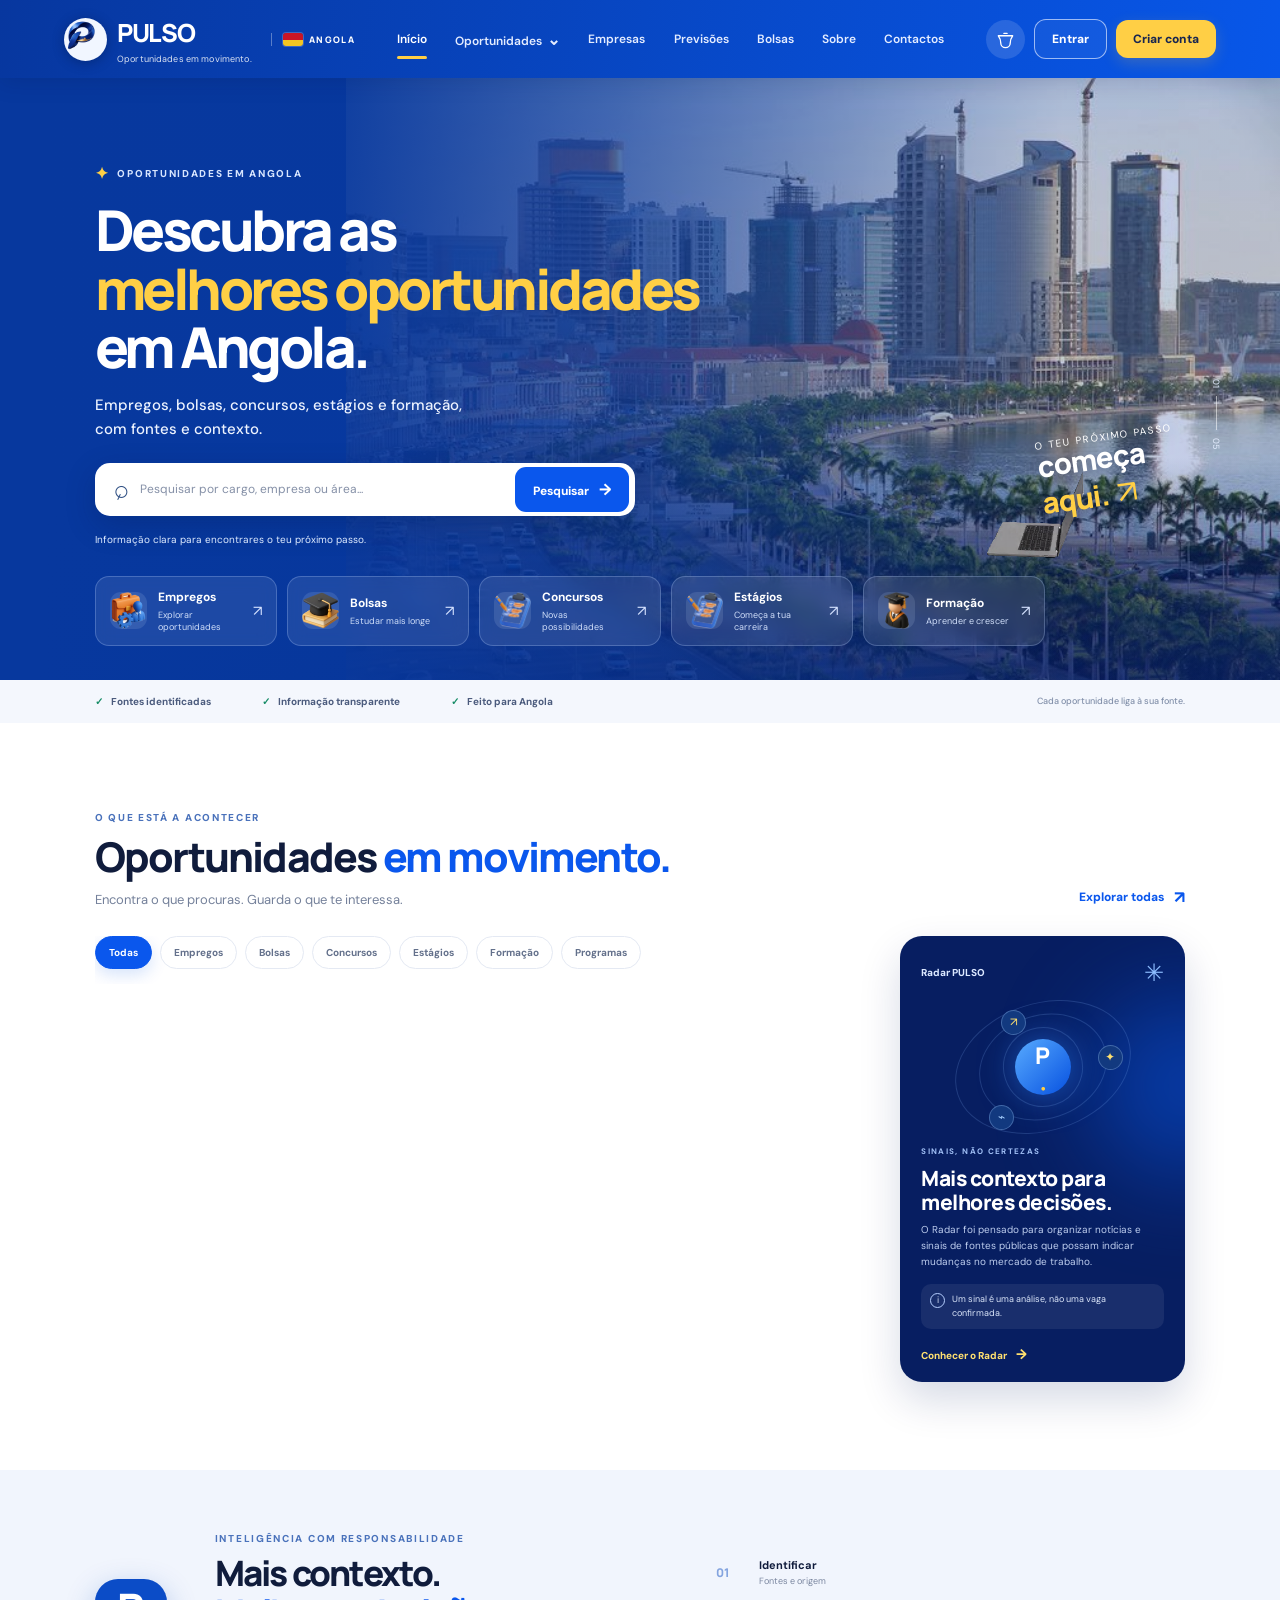
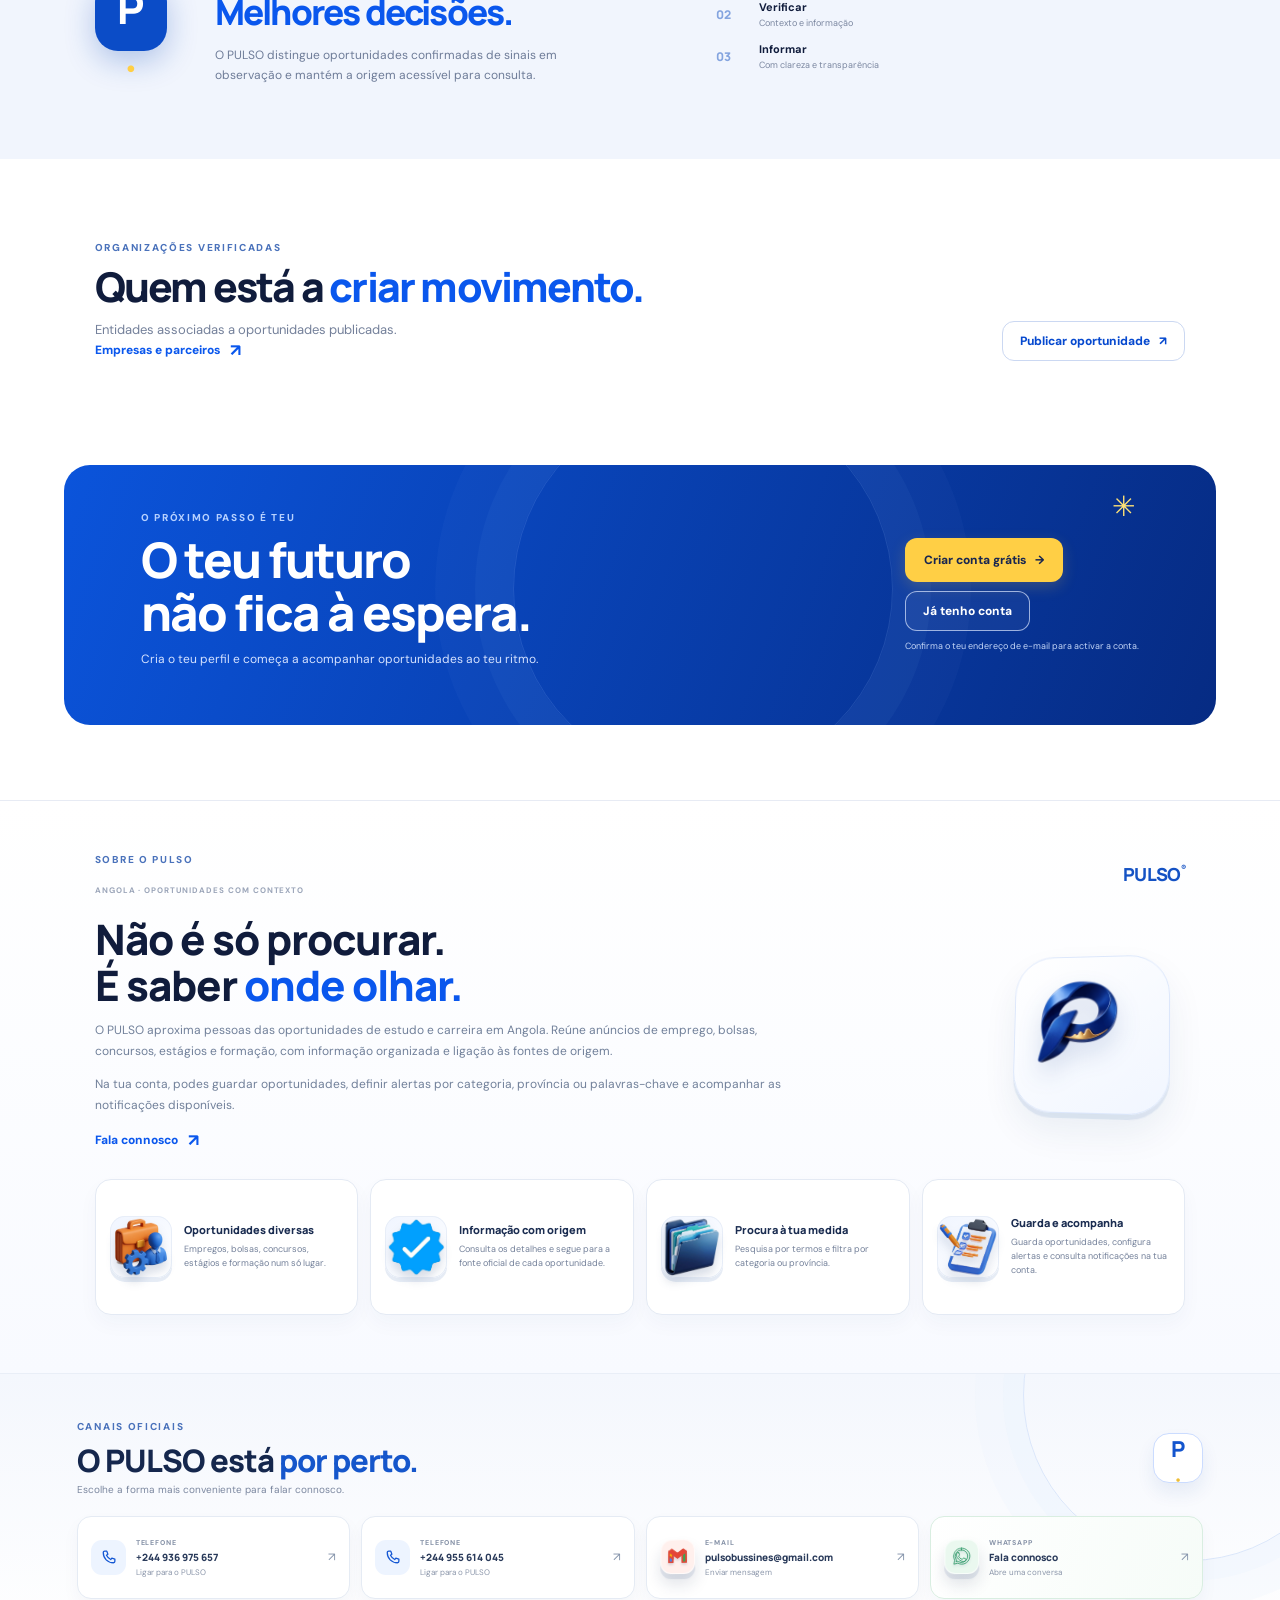
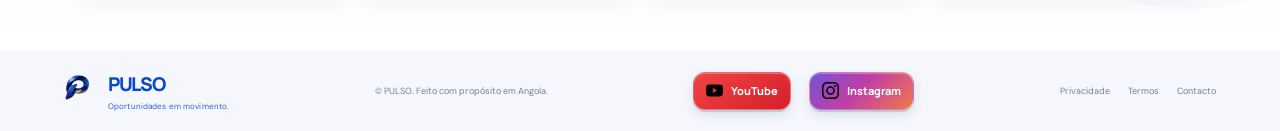
==== commit a8389506: "feat: add PULSO social links across site" ====
--- a/index.html
+++ b/index.html
@@ -20,6 +20,7 @@
   <meta name="apple-mobile-web-app-title" content="PULSO">
   <meta name="apple-mobile-web-app-status-bar-style" content="default">
   <link rel="stylesheet" href="./pwa.css?v=20261121-07">
+  <link rel="stylesheet" href="social-links.css?v=20261123-01">
 </head>
 <body>
   <div class="pwa-launch-screen" id="pwaLaunchScreen" role="status" aria-live="polite" aria-label="A preparar o PULSO" aria-hidden="true">
@@ -120,7 +121,10 @@
     </section>
   </main>
 
-  <footer class="site-footer"><a class="brand footer-brand" href="#inicio"><img src="assets/pulso-mark-3d-small.png" alt="" width="34" height="34"><span class="brand-copy"><strong>PULSO</strong><small>Oportunidades em movimento.</small></span></a><span>© <span id="year"></span> PULSO. Feito com propósito em Angola.</span><div><a href="#privacidade" data-open="privacy">Privacidade</a><a href="#termos" data-open="terms">Termos</a><a href="#contacto" data-open="contact">Contacto</a></div></footer>
+  <footer class="site-footer"><a class="brand footer-brand" href="#inicio"><img src="assets/pulso-mark-3d-small.png" alt="" width="34" height="34"><span class="brand-copy"><strong>PULSO</strong><small>Oportunidades em movimento.</small></span></a><span>© <span id="year"></span> PULSO. Feito com propósito em Angola.</span><div class="pulso-social-links pulso-social-links--footer" aria-label="Redes sociais do PULSO">
+      <a class="pulso-social-link social-youtube" href="https://www.youtube.com/@PULSOAO" target="_blank" rel="noopener noreferrer" aria-label="PULSO no YouTube, abre num novo separador"><img src="assets/social/youtube.svg" alt=""><span>YouTube</span></a>
+      <a class="pulso-social-link social-instagram" href="https://www.instagram.com/pulso.ao_?jplx=MWhxdjhzZG0xbnR0cw==" target="_blank" rel="noopener noreferrer" aria-label="PULSO no Instagram, abre num novo separador"><img src="assets/social/instagram.svg" alt=""><span>Instagram</span></a>
+    </div><div><a href="#privacidade" data-open="privacy">Privacidade</a><a href="#termos" data-open="terms">Termos</a><a href="#contacto" data-open="contact">Contacto</a></div></footer>
 
   <dialog class="modal" id="appModal" aria-labelledby="modalTitle"><button class="modal-close" id="modalClose" aria-label="Fechar">×</button><div id="modalBody"></div></dialog>
   <dialog class="account-type-modal" id="accountTypeDialog" aria-labelledby="accountTypeTitle" aria-describedby="accountTypeIntro">
--- a/social-links.css
+++ b/social-links.css
@@ -0,0 +1,63 @@
+/* Botões sociais PULSO: acabamento 3D subtil, com os símbolos de marca preservados. */
+.pulso-social-links {
+  display: flex;
+  flex-wrap: wrap;
+  align-items: center;
+  gap: 8px;
+}
+.pulso-social-link {
+  position: relative;
+  display: inline-flex;
+  min-height: 38px;
+  align-items: center;
+  justify-content: center;
+  gap: 8px;
+  padding: 0 12px;
+  border: 1px solid #ffffff48;
+  border-radius: 12px;
+  color: #fff;
+  font: 750 11px/1.1 Manrope, Inter, system-ui, sans-serif;
+  text-decoration: none;
+  white-space: nowrap;
+  box-shadow: 0 2px 0 #07163224, 0 5px 11px #102a4b1c, inset 0 1px 0 #ffffff48;
+  transition: transform .18s ease, box-shadow .18s ease, filter .18s ease;
+  -webkit-tap-highlight-color: transparent;
+}
+.pulso-social-link.social-youtube { background: linear-gradient(145deg, #f04444, #d51f2a); }
+.pulso-social-link.social-instagram { background: linear-gradient(135deg, #7353d9 0%, #c13ea5 47%, #f07949 100%); }
+.pulso-social-link:hover {
+  transform: translateY(-2px);
+  box-shadow: 0 4px 0 #07163224, 0 8px 15px #102a4b25, inset 0 1px 0 #ffffff55;
+  filter: saturate(1.06);
+}
+.pulso-social-link:active {
+  transform: translateY(1px);
+  box-shadow: 0 1px 0 #07163220, 0 2px 5px #102a4b18, inset 0 1px 0 #ffffff38;
+}
+.pulso-social-link:focus-visible { outline: 3px solid #f3bd37; outline-offset: 3px; }
+.pulso-social-link img { display: block; width: 17px; height: 17px; object-fit: contain; }
+.pulso-social-caption {
+  margin: 12px 0 7px;
+  color: #8592a8;
+  font-size: 9px;
+  font-weight: 800;
+  letter-spacing: .11em;
+}
+.pulso-social-links--footer { justify-content: center; }
+.pulso-social-links--compact { gap: 7px; }
+.pulso-social-links--compact .pulso-social-link { min-height: 34px; gap: 7px; padding: 0 10px; border-radius: 10px; font-size: 10px; }
+.pulso-social-links--compact .pulso-social-link img { width: 15px; height: 15px; }
+.pulso-social-links--dashboard { margin-top: 10px; }
+.pulso-social-links--dashboard .pulso-social-link { flex: 1 1 auto; }
+.pulso-social-links--org { justify-content: center; margin-top: 12px; }
+.pulso-social-footer { display: flex; flex-wrap: wrap; align-items: center; justify-content: center; gap: 12px 22px; }
+.pulso-social-footer .pulso-social-caption { margin: 0; }
+@media (max-width: 620px) {
+  .pulso-social-links { gap: 7px; }
+  .pulso-social-link { min-height: 36px; padding: 0 10px; font-size: 10px; }
+  .pulso-social-links--footer { justify-content: flex-start; }
+  .pulso-social-footer { justify-content: flex-start; gap: 10px; }
+}
+@media (prefers-reduced-motion: reduce) {
+  .pulso-social-link { transition: none; }
+}
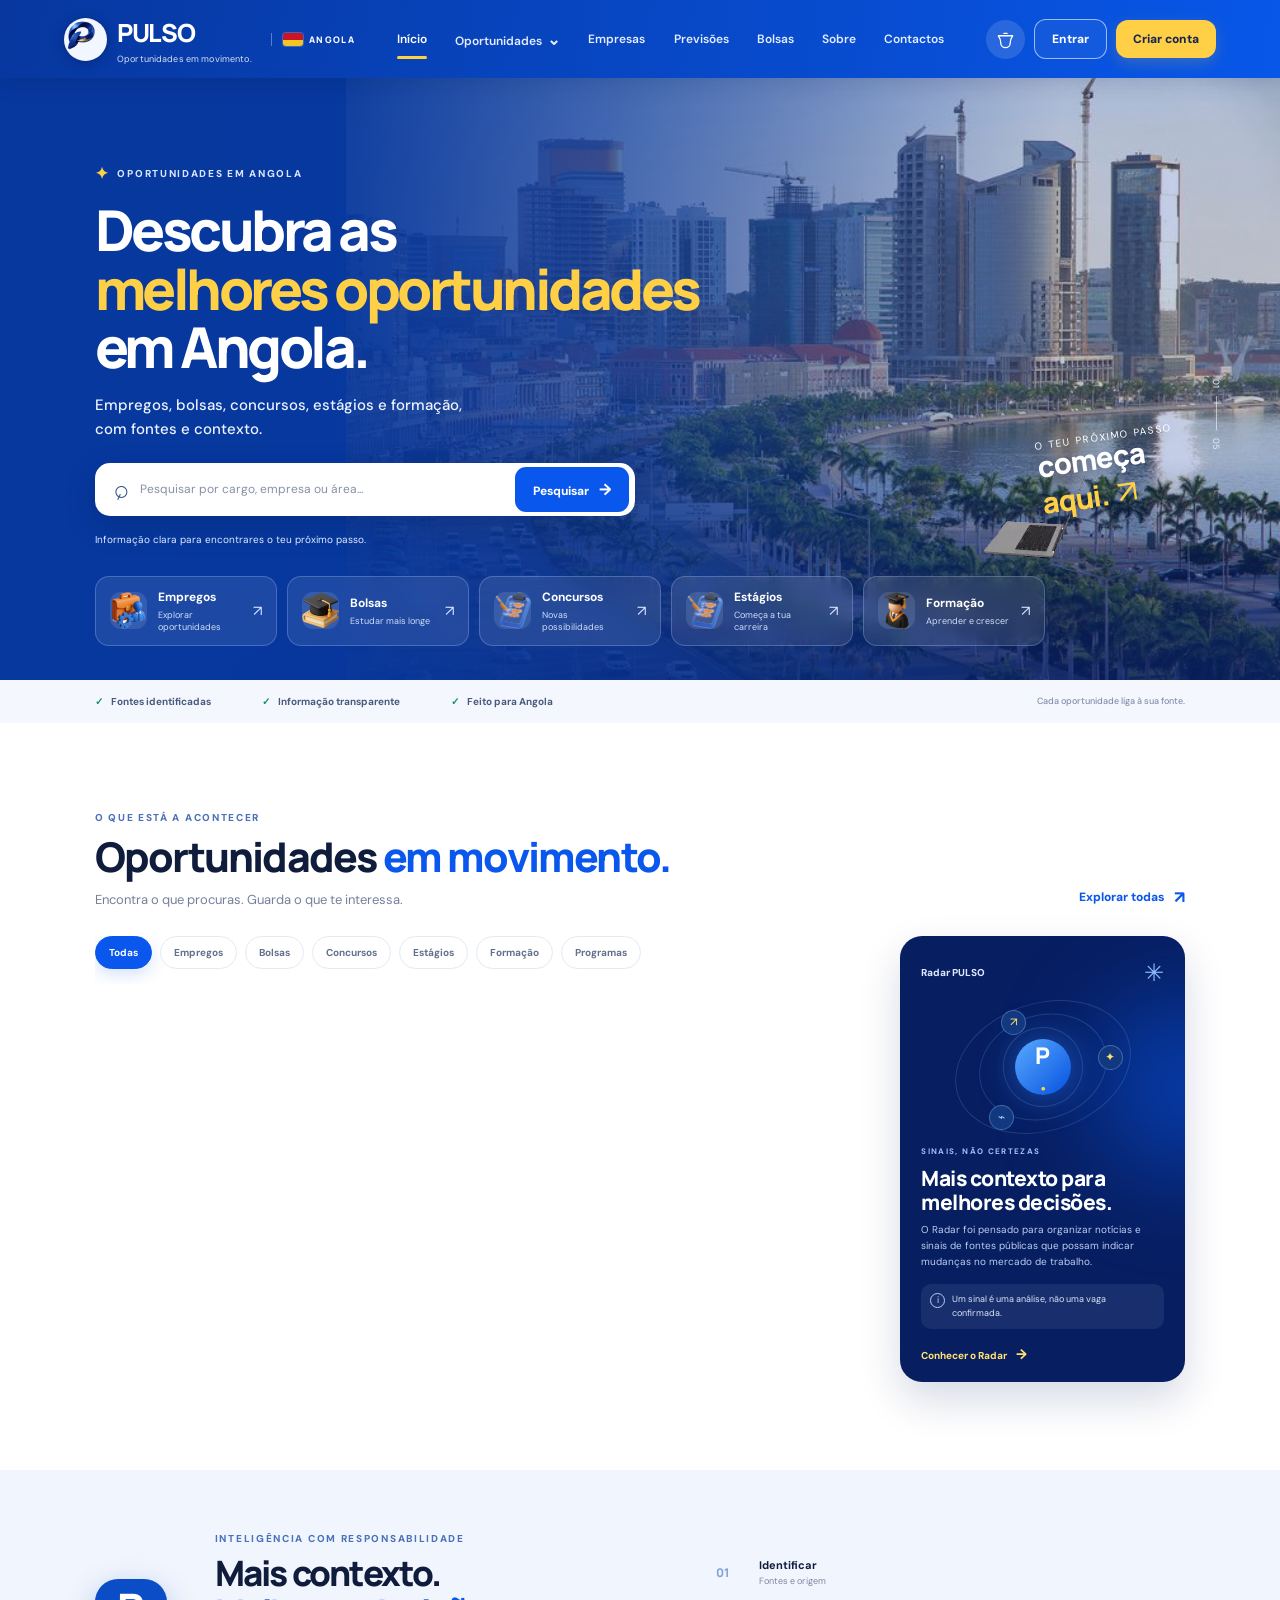
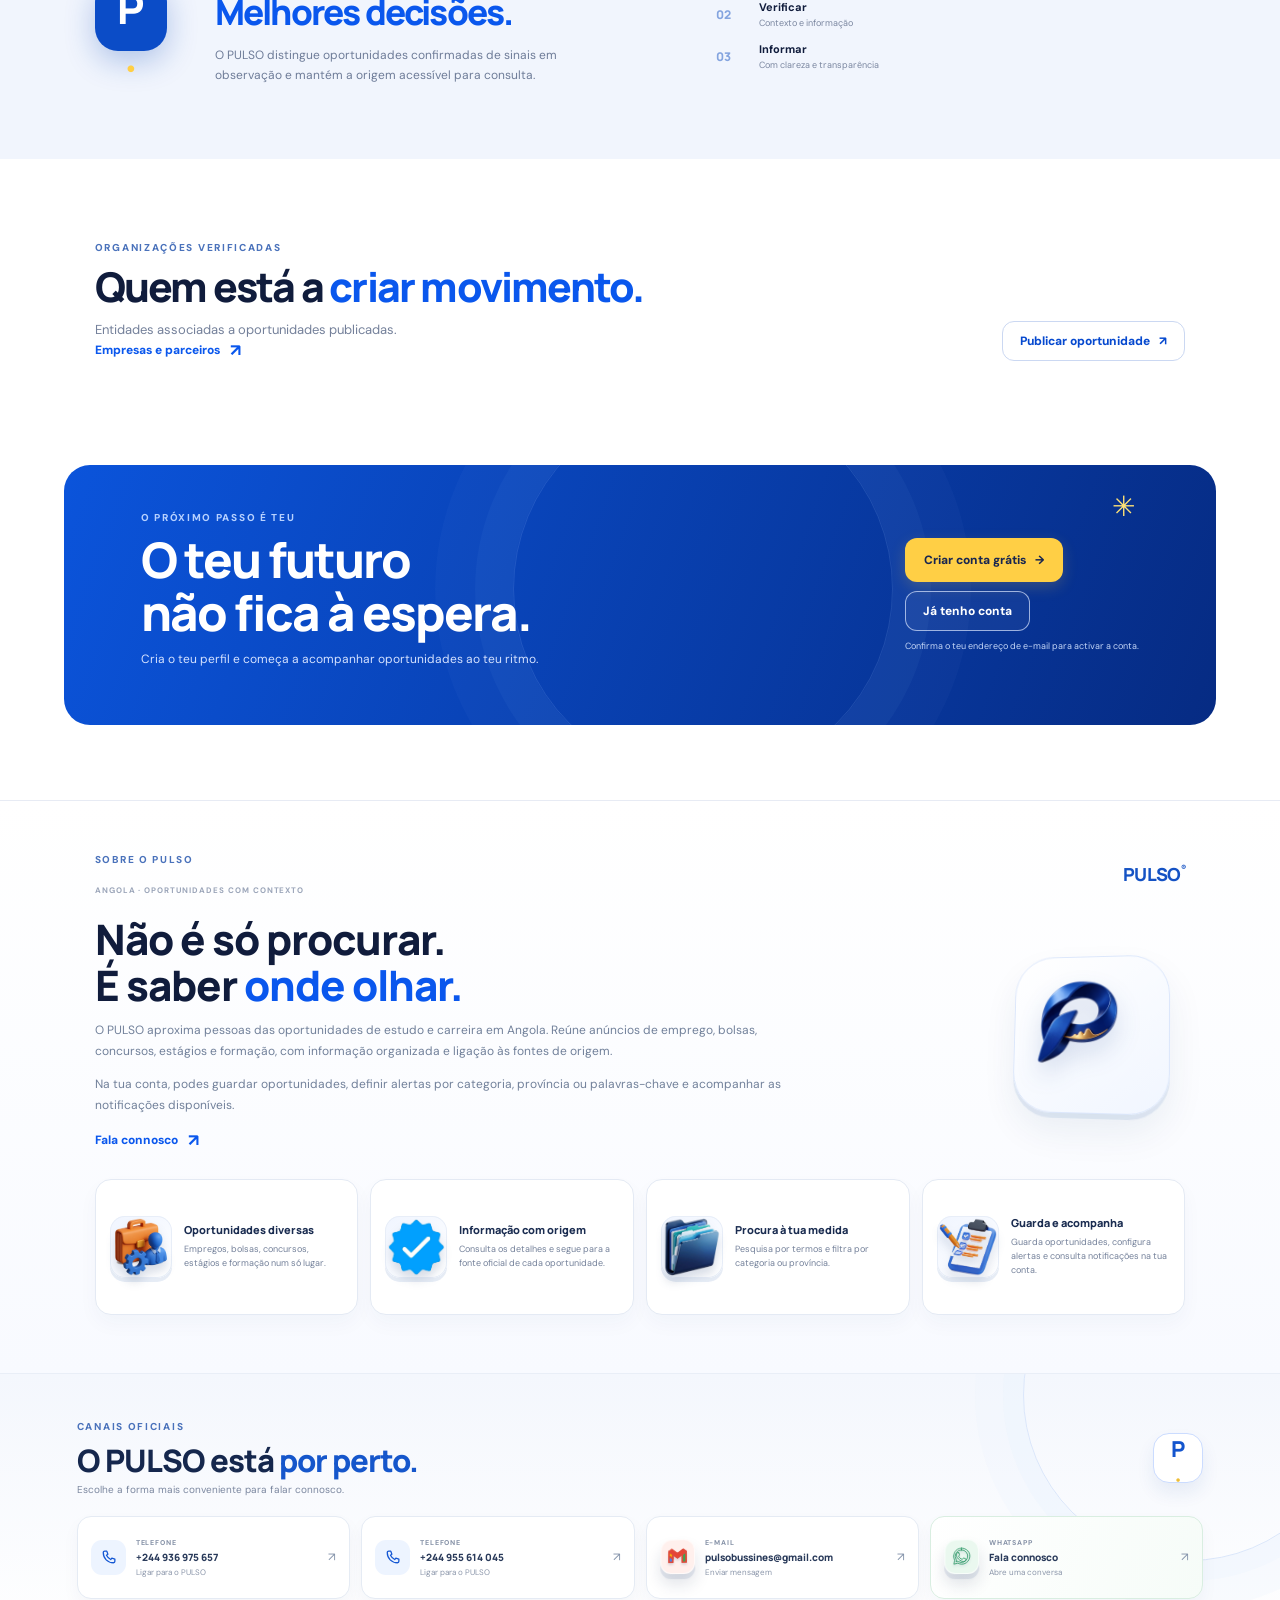
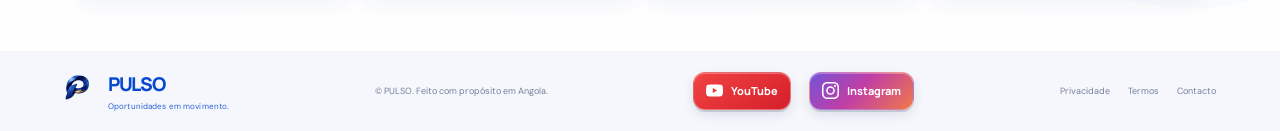
==== commit 0a789763: "fix: improve iPhone visual rendering" ====
--- a/index.html
+++ b/index.html
@@ -10,10 +10,10 @@
   <meta property="og:type" content="website">
   <title>PULSO — Oportunidades em movimento</title>
   <link rel="icon" href="assets/pulso-mark-3d-small.png" type="image/png">
-  <link rel="stylesheet" href="styles.css?v=20261122-16">
+  <link rel="stylesheet" href="styles.css?v=20261126-01">
   <link rel="stylesheet" href="account-type-choice.css?v=20261121-04">
   <link rel="stylesheet" href="whatsapp-alerts-home.css?v=20261121-04">
-  <script type="module" src="app.js?v=20261122-01"></script>
+  <script type="module" src="app.js?v=20261126-01"></script>
   <link rel="manifest" href="./manifest.webmanifest?v=20261121-07">
   <link rel="apple-touch-icon" href="./assets/pwa-icon-192-v2.png">
   <meta name="apple-mobile-web-app-capable" content="yes">
@@ -49,7 +49,7 @@
       <a class="nav-link" href="#contacto">Contactos</a>
       <div class="nav-mobile-actions"><button class="btn btn-ghost" data-open="login" data-auth-state="signed-out">Entrar</button><button class="btn btn-yellow" data-open="register" data-auth-state="signed-out">Criar conta</button><button class="btn btn-ghost" data-open="account" data-auth-state="signed-in" hidden>A minha conta</button><button class="btn btn-outline-light" data-auth-signout data-auth-state="signed-in" hidden>Sair</button></div>
     </nav>
-    <div class="header-actions"><button class="icon-btn notification-trigger" aria-label="Notificações" data-open="notifications"><svg class="bell-icon" viewBox="0 0 24 24" aria-hidden="true"><path d="M18 9a6 6 0 0 0-12 0c0 7-3 7-3 9h18c0-2-3-2-3-9M10 21h4"/></svg></button><a class="btn btn-yellow whatsapp-alert-shortcut" href="./dashboard.html#whatsapp-alerts" data-auth-state="signed-in" hidden>Alertas WhatsApp <span aria-hidden="true">↗</span></a><button class="btn btn-outline-light" data-open="login" data-auth-state="signed-out">Entrar</button><button class="btn btn-yellow" data-open="register" data-auth-state="signed-out">Criar conta</button><button class="btn btn-outline-light" data-open="account" data-auth-state="signed-in" hidden>A minha conta</button><button class="btn btn-outline-light" data-auth-signout data-auth-state="signed-in" hidden>Sair</button></div>
+    <div class="header-actions"><button class="icon-btn notification-trigger" aria-label="Notificações" data-open="notifications"><svg class="bell-icon" viewBox="0 0 24 24" aria-hidden="true"><path d="M18 9a6 6 0 0 0-12 0c0 7-3 7-3 9h18c0-2-3-2-3-9M10 21h4"/></svg></button><a class="btn btn-yellow whatsapp-alert-shortcut" href="./dashboard.html#whatsapp-alerts" data-auth-state="signed-in" hidden>Alertas WhatsApp <span aria-hidden="true">↗︎︎</span></a><button class="btn btn-outline-light" data-open="login" data-auth-state="signed-out">Entrar</button><button class="btn btn-yellow" data-open="register" data-auth-state="signed-out">Criar conta</button><button class="btn btn-outline-light" data-open="account" data-auth-state="signed-in" hidden>A minha conta</button><button class="btn btn-outline-light" data-auth-signout data-auth-state="signed-in" hidden>Sair</button></div>
   </header>
 
   <main>
@@ -62,13 +62,13 @@
         <form class="search-box" id="heroSearch"><label class="sr-only" for="heroQuery">Pesquisar oportunidades</label><span class="search-icon">⌕</span><input id="heroQuery" type="search" placeholder="Pesquisar por cargo, empresa ou área..." autocomplete="off"><button type="submit">Pesquisar <span>→</span></button></form>
         <div class="hero-proof"><span>Informação clara para encontrares o teu próximo passo.</span></div>
       </div>
-      <div class="hero-stamp"><span class="stamp-small">O teu próximo passo</span><strong>começa<br><em>aqui.</em></strong><span class="stamp-arrow">↗</span></div>
+      <div class="hero-stamp"><span class="stamp-small">O teu próximo passo</span><strong>começa<br><em>aqui.</em></strong><span class="stamp-arrow">↗︎︎</span></div>
       <div class="hero-bottom">
-        <a class="quick-category" href="#oportunidades" data-category="Empregos"><span class="cat-icon"><img src="assets/logos/employment-3d.png" alt="" aria-hidden="true"></span><span><b>Empregos</b><small>Explorar oportunidades</small></span><span class="cat-arrow">↗</span></a>
-        <a class="quick-category" href="#oportunidades" data-category="Bolsas"><span class="cat-icon"><img src="assets/logos/scholarship-3d.png" alt="" aria-hidden="true"></span><span><b>Bolsas</b><small>Estudar mais longe</small></span><span class="cat-arrow">↗</span></a>
-        <a class="quick-category" href="#oportunidades" data-category="Concursos"><span class="cat-icon"><img src="assets/logos/checklist-3d.png" alt="" aria-hidden="true"></span><span><b>Concursos</b><small>Novas possibilidades</small></span><span class="cat-arrow">↗</span></a>
-        <a class="quick-category" href="#oportunidades" data-category="Estágios"><span class="cat-icon"><img src="assets/logos/checklist-3d.png" alt="" aria-hidden="true"></span><span><b>Estágios</b><small>Começa a tua carreira</small></span><span class="cat-arrow">↗</span></a>
-        <a class="quick-category" href="#oportunidades" data-category="Formação"><span class="cat-icon"><img src="assets/logos/training-3d.png" alt="" aria-hidden="true"></span><span><b>Formação</b><small>Aprender e crescer</small></span><span class="cat-arrow">↗</span></a>
+        <a class="quick-category" href="#oportunidades" data-category="Empregos"><span class="cat-icon"><img src="assets/logos/employment-3d.png" alt="" aria-hidden="true"></span><span><b>Empregos</b><small>Explorar oportunidades</small></span><span class="cat-arrow">↗︎︎</span></a>
+        <a class="quick-category" href="#oportunidades" data-category="Bolsas"><span class="cat-icon"><img src="assets/logos/scholarship-3d.png" alt="" aria-hidden="true"></span><span><b>Bolsas</b><small>Estudar mais longe</small></span><span class="cat-arrow">↗︎︎</span></a>
+        <a class="quick-category" href="#oportunidades" data-category="Concursos"><span class="cat-icon"><img src="assets/logos/checklist-3d.png" alt="" aria-hidden="true"></span><span><b>Concursos</b><small>Novas possibilidades</small></span><span class="cat-arrow">↗︎︎</span></a>
+        <a class="quick-category" href="#oportunidades" data-category="Estágios"><span class="cat-icon"><img src="assets/logos/checklist-3d.png" alt="" aria-hidden="true"></span><span><b>Estágios</b><small>Começa a tua carreira</small></span><span class="cat-arrow">↗︎︎</span></a>
+        <a class="quick-category" href="#oportunidades" data-category="Formação"><span class="cat-icon"><img src="assets/logos/training-3d.png" alt="" aria-hidden="true"></span><span><b>Formação</b><small>Aprender e crescer</small></span><span class="cat-arrow">↗︎︎</span></a>
       </div>
       <div class="hero-index"><span>01</span><span class="index-line"></span><span>05</span></div>
     </section>
@@ -76,7 +76,7 @@
     <section class="trust-strip" aria-label="Compromissos PULSO"><span><i>✓</i> Fontes identificadas</span><span><i>✓</i> Informação transparente</span><span><i>✓</i> Feito para Angola</span><span class="trust-note">Cada oportunidade liga à sua fonte.</span></section>
 
     <section class="section opportunity-section" id="oportunidades">
-      <div class="section-heading"><div><div class="section-kicker">O que está a acontecer</div><h2>Oportunidades <span>em movimento.</span></h2><p>Encontra o que procuras. Guarda o que te interessa.</p></div><a class="text-link" href="#oportunidades">Explorar todas <span>↗</span></a></div>
+      <div class="section-heading"><div><div class="section-kicker">O que está a acontecer</div><h2>Oportunidades <span>em movimento.</span></h2><p>Encontra o que procuras. Guarda o que te interessa.</p></div><a class="text-link" href="#oportunidades">Explorar todas <span>↗︎︎</span></a></div>
       <div class="opportunity-layout">
         <div class="opportunity-main">
           <div class="filter-row" role="tablist" aria-label="Filtrar por categoria"><button class="filter-chip selected" data-filter="Todas" role="tab" aria-selected="true">Todas</button><button class="filter-chip" data-filter="Empregos" role="tab" aria-selected="false">Empregos</button><button class="filter-chip" data-filter="Bolsas" role="tab" aria-selected="false">Bolsas</button><button class="filter-chip" data-filter="Concursos" role="tab" aria-selected="false">Concursos</button><button class="filter-chip" data-filter="Estágios" role="tab" aria-selected="false">Estágios</button><button class="filter-chip" data-filter="Formação" role="tab" aria-selected="false">Formação</button><button class="filter-chip" data-filter="Programas" role="tab" aria-selected="false">Programas</button></div>
@@ -86,7 +86,7 @@
         </div>
         <aside class="radar-card" id="radar">
           <div class="radar-top"><span class="radar-live">Radar PULSO</span><span class="radar-orbit">✳</span></div>
-          <div class="radar-visual"><div class="orbit orbit-one"></div><div class="orbit orbit-two"></div><div class="orbit orbit-three"></div><div class="radar-core">P<span>·</span></div><span class="radar-node node-a">↗</span><span class="radar-node node-b">✦</span><span class="radar-node node-c">⌁</span></div>
+          <div class="radar-visual"><div class="orbit orbit-one"></div><div class="orbit orbit-two"></div><div class="orbit orbit-three"></div><div class="radar-core">P<span>·</span></div><span class="radar-node node-a">↗︎︎</span><span class="radar-node node-b">✦</span><span class="radar-node node-c">⌁</span></div>
           <div class="radar-copy"><span class="section-kicker">Sinais, não certezas</span><h3>Mais contexto para melhores decisões.</h3><p>O Radar foi pensado para organizar notícias e sinais de fontes públicas que possam indicar mudanças no mercado de trabalho.</p></div>
           <div class="radar-disclaimer"><span>i</span> Um sinal é uma análise, não uma vaga confirmada.</div><a href="#radar-detalhe" class="radar-link" id="radarLink">Conhecer o Radar <span>→</span></a>
         </aside>
@@ -95,13 +95,13 @@
 
     <section class="insight-band" id="radar-detalhe"><div class="insight-mark">P<span>·</span></div><div class="insight-content"><div class="section-kicker">Inteligência com responsabilidade</div><h2>Mais contexto.<br><em>Melhores decisões.</em></h2><p>O PULSO distingue oportunidades confirmadas de sinais em observação e mantém a origem acessível para consulta.</p></div><div class="insight-steps"><div><span>01</span><b>Identificar</b><small>Fontes e origem</small></div><div><span>02</span><b>Verificar</b><small>Contexto e informação</small></div><div><span>03</span><b>Informar</b><small>Com clareza e transparência</small></div></div></section>
 
-    <section class="section companies-section" id="empresas"><div class="section-heading"><div><div class="section-kicker">Organizações verificadas</div><h2>Quem está a <span>criar movimento.</span></h2><p>Entidades associadas a oportunidades publicadas.</p><a class="text-link" href="empresas-parceiros.html">Empresas e parceiros <span>↗</span></a></div><button class="btn btn-outline-blue" data-open="company">Publicar oportunidade <span>↗</span></button></div><div class="company-grid" id="companyGrid" aria-live="polite" aria-busy="true"></div></section>
+    <section class="section companies-section" id="empresas"><div class="section-heading"><div><div class="section-kicker">Organizações verificadas</div><h2>Quem está a <span>criar movimento.</span></h2><p>Entidades associadas a oportunidades publicadas.</p><a class="text-link" href="empresas-parceiros.html">Empresas e parceiros <span>↗︎︎</span></a></div><button class="btn btn-outline-blue" data-open="company">Publicar oportunidade <span>↗︎︎</span></button></div><div class="company-grid" id="companyGrid" aria-live="polite" aria-busy="true"></div></section>
 
     <section class="cta-section" id="bolsas"><div class="cta-orb"></div><div class="cta-copy"><span class="section-kicker">O próximo passo é teu</span><h2>O teu futuro<br>não fica à espera.</h2><p>Cria o teu perfil e começa a acompanhar oportunidades ao teu ritmo.</p></div><div class="cta-actions"><button class="btn btn-yellow btn-large" data-open="register">Criar conta grátis <span>→</span></button><button class="btn btn-outline-light" data-open="login">Já tenho conta</button><small>Confirma o teu endereço de e-mail para activar a conta.</small></div><div class="cta-star">✳</div></section>
 
     <section class="about-section pulso-about" id="sobre" aria-labelledby="aboutHeading">
       <div class="about-topline"><div class="about-label"><span class="section-kicker">Sobre o PULSO</span><span class="about-number">ANGOLA · OPORTUNIDADES COM CONTEXTO</span></div><div class="about-logo">PULSO<span>®</span></div></div>
-      <div class="about-intro"><div class="about-body"><h2 id="aboutHeading">Não é só procurar.<br>É saber <em>onde olhar.</em></h2><p>O PULSO aproxima pessoas das oportunidades de estudo e carreira em Angola. Reúne anúncios de emprego, bolsas, concursos, estágios e formação, com informação organizada e ligação às fontes de origem.</p><p>Na tua conta, podes guardar oportunidades, definir alertas por categoria, província ou palavras-chave e acompanhar as notificações disponíveis.</p><a href="#contacto" data-open="contact" class="text-link">Fala connosco <span>↗</span></a></div><div class="about-orbit-mark" aria-hidden="true"><img src="assets/pulso-mark-3d-small.png" alt=""></div></div>
+      <div class="about-intro"><div class="about-body"><h2 id="aboutHeading">Não é só procurar.<br>É saber <em>onde olhar.</em></h2><p>O PULSO aproxima pessoas das oportunidades de estudo e carreira em Angola. Reúne anúncios de emprego, bolsas, concursos, estágios e formação, com informação organizada e ligação às fontes de origem.</p><p>Na tua conta, podes guardar oportunidades, definir alertas por categoria, província ou palavras-chave e acompanhar as notificações disponíveis.</p><a href="#contacto" data-open="contact" class="text-link">Fala connosco <span>↗︎︎</span></a></div><div class="about-orbit-mark" aria-hidden="true"><img src="assets/pulso-mark-3d-small.png" alt=""></div></div>
       <div class="about-feature-grid" aria-label="O que podes fazer no PULSO">
         <article class="about-feature"><span class="about-feature-icon"><img src="assets/logos/employment-3d.png" alt="" loading="lazy"></span><div><h3>Oportunidades diversas</h3><p>Empregos, bolsas, concursos, estágios e formação num só lugar.</p></div></article>
         <article class="about-feature"><span class="about-feature-icon"><img src="assets/logos/verified-3d.png" alt="" loading="lazy"></span><div><h3>Informação com origem</h3><p>Consulta os detalhes e segue para a fonte oficial de cada oportunidade.</p></div></article>
@@ -113,10 +113,10 @@
     <section class="contact-section" id="contacto" aria-labelledby="contactHeading">
       <div class="contact-section-heading"><div><span class="section-kicker">CANAIS OFICIAIS</span><h2 id="contactHeading">O PULSO está <span>por perto.</span></h2><p>Escolhe a forma mais conveniente para falar connosco.</p></div><span class="contact-section-mark">P<span>·</span></span></div>
       <div class="home-contact-grid">
-        <a class="home-contact-card" href="tel:+244936975657"><span class="home-contact-icon phone-contact-icon"><svg viewBox="0 0 24 24" aria-hidden="true"><path d="M6.6 3h3l1.5 4.3-2 1.6a14 14 0 0 0 6 6l1.6-2 4.3 1.5v3c0 1.1-.9 2-2 2C10.7 19.4 4.6 13.3 4.6 5c0-1.1.9-2 2-2Z"/></svg></span><span><small>TELEFONE</small><b>+244 936 975 657</b><em>Ligar para o PULSO</em></span><span class="home-contact-arrow">↗</span></a>
-        <a class="home-contact-card" href="tel:+244955614045"><span class="home-contact-icon phone-contact-icon"><svg viewBox="0 0 24 24" aria-hidden="true"><path d="M6.6 3h3l1.5 4.3-2 1.6a14 14 0 0 0 6 6l1.6-2 4.3 1.5v3c0 1.1-.9 2-2 2C10.7 19.4 4.6 13.3 4.6 5c0-1.1.9-2 2-2Z"/></svg></span><span><small>TELEFONE</small><b>+244 955 614 045</b><em>Ligar para o PULSO</em></span><span class="home-contact-arrow">↗</span></a>
-        <a class="home-contact-card" href="mailto:pulsobussines@gmail.com"><span class="home-contact-icon gmail-contact-icon" aria-hidden="true"><svg viewBox="0 0 24 24"><path fill="#4285f4" d="M3 6.8V18h4V9.8L3 6.8Z"/><path fill="#34a853" d="M17 9.8V18h4V6.8l-4 3Z"/><path fill="#ea4335" d="m3 6.8 9 6.5 9-6.5-3.1-2.3L12 9 6.1 4.5 3 6.8Z"/><path fill="#fbbc04" d="M3 6.8v4.7l4 2.9V9.8l-4-3Z"/></svg></span><span><small>E-MAIL</small><b>pulsobussines@gmail.com</b><em>Enviar mensagem</em></span><span class="home-contact-arrow">↗</span></a>
-        <a class="home-contact-card home-whatsapp-card" href="https://wa.me/244955614045" target="_blank" rel="noopener noreferrer"><span class="home-contact-icon whatsapp-contact-icon" aria-hidden="true"><svg viewBox="0 0 24 24"><path d="M12 3.2a8.4 8.4 0 0 0-7.2 12.7L4 20l4.2-1.1A8.4 8.4 0 1 0 12 3.2Zm0 1.8a6.6 6.6 0 1 1-3.4 12.3l-.5-.3-1.8.5.5-1.8-.3-.5A6.6 6.6 0 0 1 12 5Z"/><path d="M9.1 8.2c-.2-.4-.4-.4-.6-.4h-.4c-.2 0-.5.1-.7.4-.2.2-.9.9-.9 2.1s.9 2.4 1 2.6c.1.2 1.8 2.8 4.3 3.8 2.1.8 2.5.6 3 .5.5-.1 1.6-.7 1.8-1.3.2-.6.2-1.1.1-1.2-.1-.1-.2-.2-.5-.3l-1.7-.8c-.2-.1-.4-.1-.6.2l-.8 1c-.2.2-.3.2-.6.1a6.8 6.8 0 0 1-2-1.2 7.4 7.4 0 0 1-1.4-1.8c-.1-.2 0-.4.1-.5l.4-.5c.1-.2.2-.3.3-.5.1-.2 0-.4 0-.5l-.8-1.9Z"/></svg></span><span><small>WHATSAPP</small><b>Fala connosco</b><em>Abre uma conversa</em></span><span class="home-contact-arrow">↗</span></a>
+        <a class="home-contact-card" href="tel:+244936975657"><span class="home-contact-icon phone-contact-icon"><svg viewBox="0 0 24 24" aria-hidden="true"><path d="M6.6 3h3l1.5 4.3-2 1.6a14 14 0 0 0 6 6l1.6-2 4.3 1.5v3c0 1.1-.9 2-2 2C10.7 19.4 4.6 13.3 4.6 5c0-1.1.9-2 2-2Z"/></svg></span><span><small>TELEFONE</small><b>+244 936 975 657</b><em>Ligar para o PULSO</em></span><span class="home-contact-arrow">↗︎︎</span></a>
+        <a class="home-contact-card" href="tel:+244955614045"><span class="home-contact-icon phone-contact-icon"><svg viewBox="0 0 24 24" aria-hidden="true"><path d="M6.6 3h3l1.5 4.3-2 1.6a14 14 0 0 0 6 6l1.6-2 4.3 1.5v3c0 1.1-.9 2-2 2C10.7 19.4 4.6 13.3 4.6 5c0-1.1.9-2 2-2Z"/></svg></span><span><small>TELEFONE</small><b>+244 955 614 045</b><em>Ligar para o PULSO</em></span><span class="home-contact-arrow">↗︎︎</span></a>
+        <a class="home-contact-card" href="mailto:pulsobussines@gmail.com"><span class="home-contact-icon gmail-contact-icon" aria-hidden="true"><svg viewBox="0 0 24 24"><path fill="#4285f4" d="M3 6.8V18h4V9.8L3 6.8Z"/><path fill="#34a853" d="M17 9.8V18h4V6.8l-4 3Z"/><path fill="#ea4335" d="m3 6.8 9 6.5 9-6.5-3.1-2.3L12 9 6.1 4.5 3 6.8Z"/><path fill="#fbbc04" d="M3 6.8v4.7l4 2.9V9.8l-4-3Z"/></svg></span><span><small>E-MAIL</small><b>pulsobussines@gmail.com</b><em>Enviar mensagem</em></span><span class="home-contact-arrow">↗︎︎</span></a>
+        <a class="home-contact-card home-whatsapp-card" href="https://wa.me/244955614045" target="_blank" rel="noopener noreferrer"><span class="home-contact-icon whatsapp-contact-icon" aria-hidden="true"><svg viewBox="0 0 24 24"><path d="M12 3.2a8.4 8.4 0 0 0-7.2 12.7L4 20l4.2-1.1A8.4 8.4 0 1 0 12 3.2Zm0 1.8a6.6 6.6 0 1 1-3.4 12.3l-.5-.3-1.8.5.5-1.8-.3-.5A6.6 6.6 0 0 1 12 5Z"/><path d="M9.1 8.2c-.2-.4-.4-.4-.6-.4h-.4c-.2 0-.5.1-.7.4-.2.2-.9.9-.9 2.1s.9 2.4 1 2.6c.1.2 1.8 2.8 4.3 3.8 2.1.8 2.5.6 3 .5.5-.1 1.6-.7 1.8-1.3.2-.6.2-1.1.1-1.2-.1-.1-.2-.2-.5-.3l-1.7-.8c-.2-.1-.4-.1-.6.2l-.8 1c-.2.2-.3.2-.6.1a6.8 6.8 0 0 1-2-1.2 7.4 7.4 0 0 1-1.4-1.8c-.1-.2 0-.4.1-.5l.4-.5c.1-.2.2-.3.3-.5.1-.2 0-.4 0-.5l-.8-1.9Z"/></svg></span><span><small>WHATSAPP</small><b>Fala connosco</b><em>Abre uma conversa</em></span><span class="home-contact-arrow">↗︎︎</span></a>
       </div>
     </section>
   </main>
--- a/styles.css
+++ b/styles.css
@@ -36,7 +36,7 @@
 .premium-op-card{cursor:pointer}.premium-op-card button{position:relative;z-index:1}
 
 /* Portátil em movimento: vídeo VP9 com alpha, integrado no cartão sem fundo verde. */
-.pulso-device-video{position:absolute;display:block;pointer-events:none;object-fit:contain;z-index:0;filter:drop-shadow(0 18px 24px #00164235)}.home-device-video{right:3%;bottom:91px;width:min(30vw,330px);max-height:245px;opacity:.96}.hero-content,.hero-stamp,.hero-bottom,.hero-index{z-index:1}.hero-stamp{right:clamp(25px,8vw,122px)}
+.pulso-device-video{position:absolute;display:block;pointer-events:none;object-fit:contain;z-index:0;filter:none}.home-device-video{right:3%;bottom:91px;width:min(30vw,330px);max-height:245px;opacity:.96}@supports (-webkit-touch-callout:none){.pulso-device-video{mix-blend-mode:screen;filter:none}}.hero-content,.hero-stamp,.hero-bottom,.hero-index{z-index:1}.hero-stamp{right:clamp(25px,8vw,122px)}
 @media(max-width:1050px){.home-device-video{right:1%;bottom:104px;width:280px}}
 @media(max-width:800px){.home-device-video{right:0;bottom:147px;width:205px;opacity:.82}.hero-stamp{z-index:1}}
 @media(max-width:520px){.home-device-video{right:-8px;bottom:151px;width:170px;opacity:.76}}
--- a/social-links.css
+++ b/social-links.css
@@ -35,7 +35,7 @@
   box-shadow: 0 1px 0 #07163220, 0 2px 5px #102a4b18, inset 0 1px 0 #ffffff38;
 }
 .pulso-social-link:focus-visible { outline: 3px solid #f3bd37; outline-offset: 3px; }
-.pulso-social-link img { display: block; width: 17px; height: 17px; object-fit: contain; }
+.pulso-social-link img { display: block; width: 17px; height: 17px; object-fit: contain; filter: brightness(0) invert(1); }
 .pulso-social-caption {
   margin: 12px 0 7px;
   color: #8592a8;
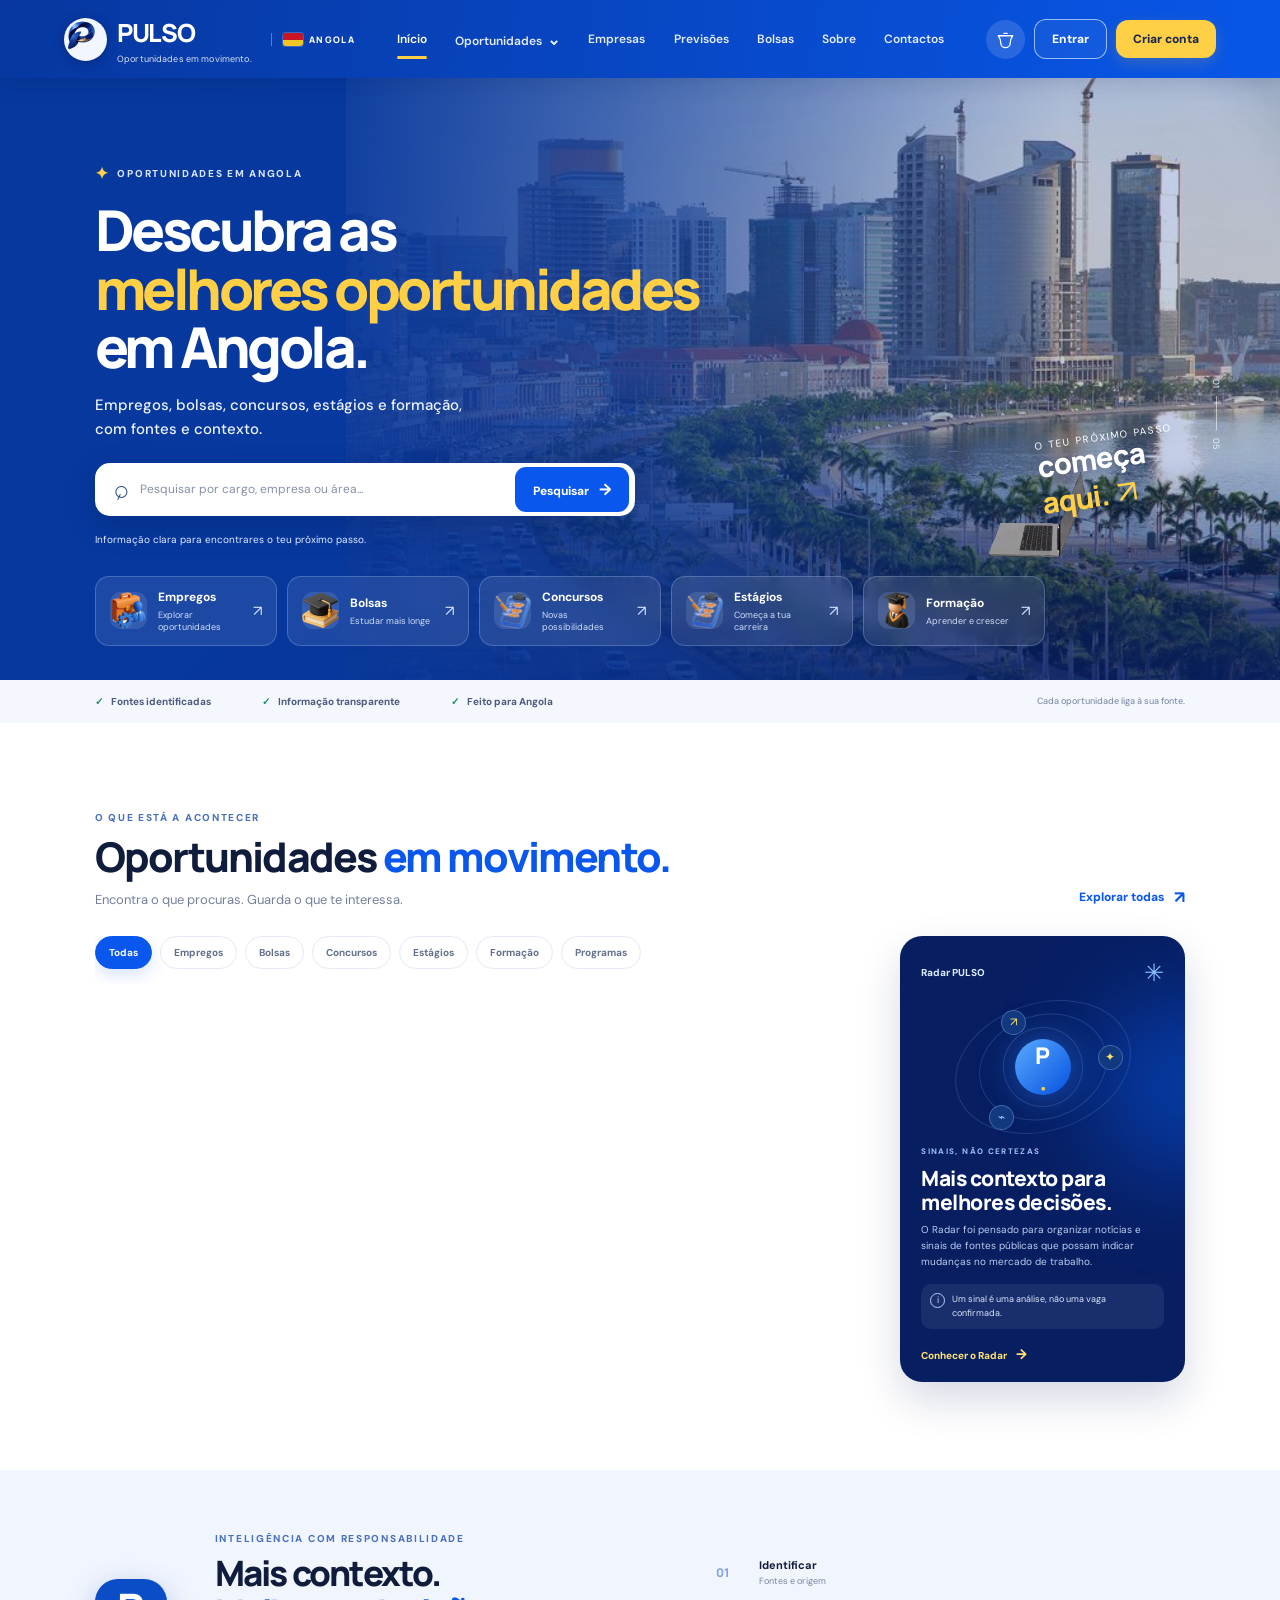
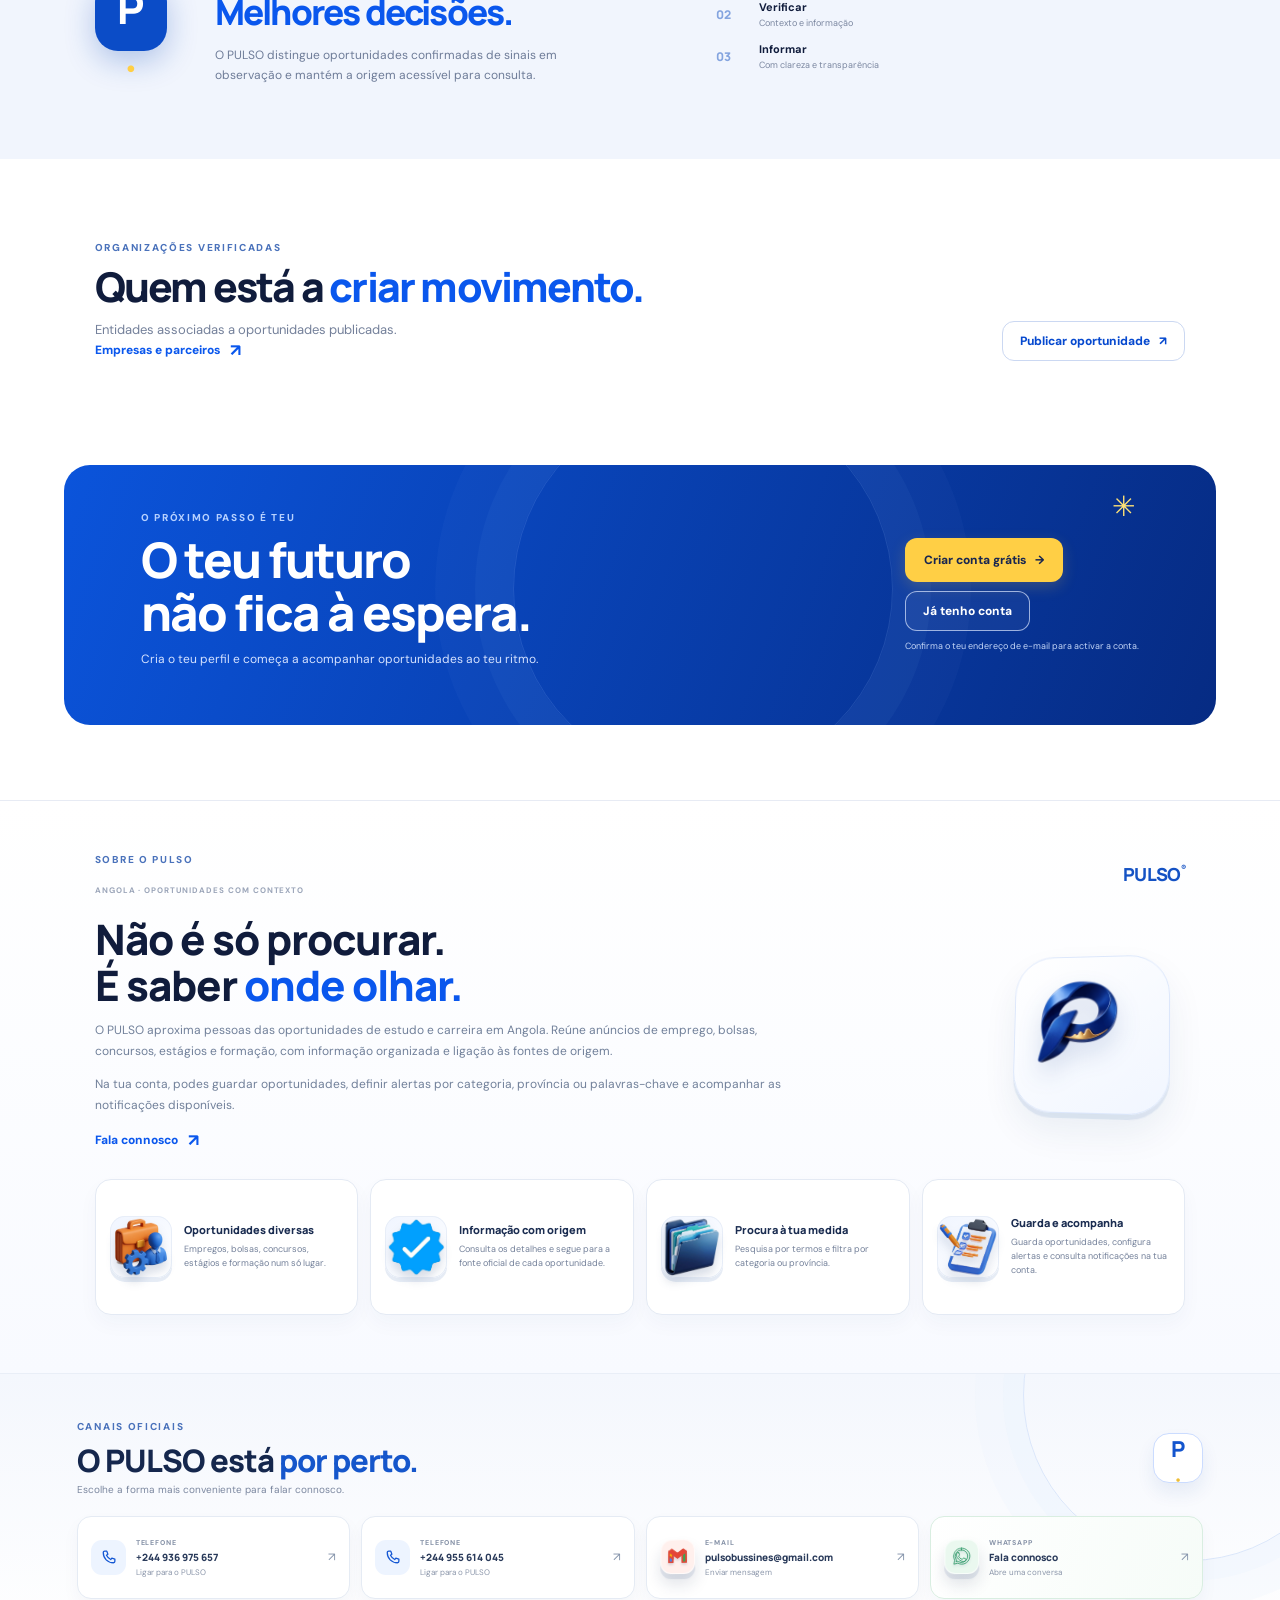
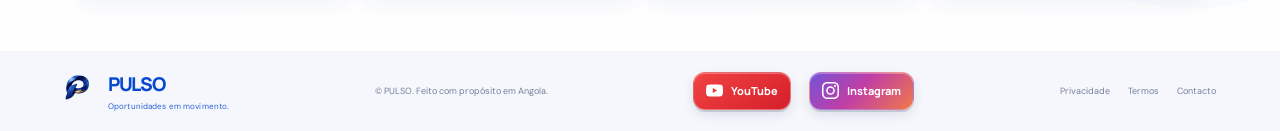
==== commit e2688fb5: "fix: preserve dashboard updates in iPhone fix" ====
--- a/index.html
+++ b/index.html
@@ -49,7 +49,7 @@
       <a class="nav-link" href="#contacto">Contactos</a>
       <div class="nav-mobile-actions"><button class="btn btn-ghost" data-open="login" data-auth-state="signed-out">Entrar</button><button class="btn btn-yellow" data-open="register" data-auth-state="signed-out">Criar conta</button><button class="btn btn-ghost" data-open="account" data-auth-state="signed-in" hidden>A minha conta</button><button class="btn btn-outline-light" data-auth-signout data-auth-state="signed-in" hidden>Sair</button></div>
     </nav>
-    <div class="header-actions"><button class="icon-btn notification-trigger" aria-label="Notificações" data-open="notifications"><svg class="bell-icon" viewBox="0 0 24 24" aria-hidden="true"><path d="M18 9a6 6 0 0 0-12 0c0 7-3 7-3 9h18c0-2-3-2-3-9M10 21h4"/></svg></button><a class="btn btn-yellow whatsapp-alert-shortcut" href="./dashboard.html#whatsapp-alerts" data-auth-state="signed-in" hidden>Alertas WhatsApp <span aria-hidden="true">↗︎︎</span></a><button class="btn btn-outline-light" data-open="login" data-auth-state="signed-out">Entrar</button><button class="btn btn-yellow" data-open="register" data-auth-state="signed-out">Criar conta</button><button class="btn btn-outline-light" data-open="account" data-auth-state="signed-in" hidden>A minha conta</button><button class="btn btn-outline-light" data-auth-signout data-auth-state="signed-in" hidden>Sair</button></div>
+    <div class="header-actions"><button class="icon-btn notification-trigger" aria-label="Notificações" data-open="notifications"><svg class="bell-icon" viewBox="0 0 24 24" aria-hidden="true"><path d="M18 9a6 6 0 0 0-12 0c0 7-3 7-3 9h18c0-2-3-2-3-9M10 21h4"/></svg></button><a class="btn btn-yellow whatsapp-alert-shortcut" href="./dashboard.html#whatsapp-alerts" data-auth-state="signed-in" hidden>Alertas WhatsApp <span aria-hidden="true">↗︎</span></a><button class="btn btn-outline-light" data-open="login" data-auth-state="signed-out">Entrar</button><button class="btn btn-yellow" data-open="register" data-auth-state="signed-out">Criar conta</button><button class="btn btn-outline-light" data-open="account" data-auth-state="signed-in" hidden>A minha conta</button><button class="btn btn-outline-light" data-auth-signout data-auth-state="signed-in" hidden>Sair</button></div>
   </header>
 
   <main>
@@ -62,13 +62,13 @@
         <form class="search-box" id="heroSearch"><label class="sr-only" for="heroQuery">Pesquisar oportunidades</label><span class="search-icon">⌕</span><input id="heroQuery" type="search" placeholder="Pesquisar por cargo, empresa ou área..." autocomplete="off"><button type="submit">Pesquisar <span>→</span></button></form>
         <div class="hero-proof"><span>Informação clara para encontrares o teu próximo passo.</span></div>
       </div>
-      <div class="hero-stamp"><span class="stamp-small">O teu próximo passo</span><strong>começa<br><em>aqui.</em></strong><span class="stamp-arrow">↗︎︎</span></div>
+      <div class="hero-stamp"><span class="stamp-small">O teu próximo passo</span><strong>começa<br><em>aqui.</em></strong><span class="stamp-arrow">↗︎</span></div>
       <div class="hero-bottom">
-        <a class="quick-category" href="#oportunidades" data-category="Empregos"><span class="cat-icon"><img src="assets/logos/employment-3d.png" alt="" aria-hidden="true"></span><span><b>Empregos</b><small>Explorar oportunidades</small></span><span class="cat-arrow">↗︎︎</span></a>
-        <a class="quick-category" href="#oportunidades" data-category="Bolsas"><span class="cat-icon"><img src="assets/logos/scholarship-3d.png" alt="" aria-hidden="true"></span><span><b>Bolsas</b><small>Estudar mais longe</small></span><span class="cat-arrow">↗︎︎</span></a>
-        <a class="quick-category" href="#oportunidades" data-category="Concursos"><span class="cat-icon"><img src="assets/logos/checklist-3d.png" alt="" aria-hidden="true"></span><span><b>Concursos</b><small>Novas possibilidades</small></span><span class="cat-arrow">↗︎︎</span></a>
-        <a class="quick-category" href="#oportunidades" data-category="Estágios"><span class="cat-icon"><img src="assets/logos/checklist-3d.png" alt="" aria-hidden="true"></span><span><b>Estágios</b><small>Começa a tua carreira</small></span><span class="cat-arrow">↗︎︎</span></a>
-        <a class="quick-category" href="#oportunidades" data-category="Formação"><span class="cat-icon"><img src="assets/logos/training-3d.png" alt="" aria-hidden="true"></span><span><b>Formação</b><small>Aprender e crescer</small></span><span class="cat-arrow">↗︎︎</span></a>
+        <a class="quick-category" href="#oportunidades" data-category="Empregos"><span class="cat-icon"><img src="assets/logos/employment-3d.png" alt="" aria-hidden="true"></span><span><b>Empregos</b><small>Explorar oportunidades</small></span><span class="cat-arrow">↗︎</span></a>
+        <a class="quick-category" href="#oportunidades" data-category="Bolsas"><span class="cat-icon"><img src="assets/logos/scholarship-3d.png" alt="" aria-hidden="true"></span><span><b>Bolsas</b><small>Estudar mais longe</small></span><span class="cat-arrow">↗︎</span></a>
+        <a class="quick-category" href="#oportunidades" data-category="Concursos"><span class="cat-icon"><img src="assets/logos/checklist-3d.png" alt="" aria-hidden="true"></span><span><b>Concursos</b><small>Novas possibilidades</small></span><span class="cat-arrow">↗︎</span></a>
+        <a class="quick-category" href="#oportunidades" data-category="Estágios"><span class="cat-icon"><img src="assets/logos/checklist-3d.png" alt="" aria-hidden="true"></span><span><b>Estágios</b><small>Começa a tua carreira</small></span><span class="cat-arrow">↗︎</span></a>
+        <a class="quick-category" href="#oportunidades" data-category="Formação"><span class="cat-icon"><img src="assets/logos/training-3d.png" alt="" aria-hidden="true"></span><span><b>Formação</b><small>Aprender e crescer</small></span><span class="cat-arrow">↗︎</span></a>
       </div>
       <div class="hero-index"><span>01</span><span class="index-line"></span><span>05</span></div>
     </section>
@@ -76,7 +76,7 @@
     <section class="trust-strip" aria-label="Compromissos PULSO"><span><i>✓</i> Fontes identificadas</span><span><i>✓</i> Informação transparente</span><span><i>✓</i> Feito para Angola</span><span class="trust-note">Cada oportunidade liga à sua fonte.</span></section>
 
     <section class="section opportunity-section" id="oportunidades">
-      <div class="section-heading"><div><div class="section-kicker">O que está a acontecer</div><h2>Oportunidades <span>em movimento.</span></h2><p>Encontra o que procuras. Guarda o que te interessa.</p></div><a class="text-link" href="#oportunidades">Explorar todas <span>↗︎︎</span></a></div>
+      <div class="section-heading"><div><div class="section-kicker">O que está a acontecer</div><h2>Oportunidades <span>em movimento.</span></h2><p>Encontra o que procuras. Guarda o que te interessa.</p></div><a class="text-link" href="#oportunidades">Explorar todas <span>↗︎</span></a></div>
       <div class="opportunity-layout">
         <div class="opportunity-main">
           <div class="filter-row" role="tablist" aria-label="Filtrar por categoria"><button class="filter-chip selected" data-filter="Todas" role="tab" aria-selected="true">Todas</button><button class="filter-chip" data-filter="Empregos" role="tab" aria-selected="false">Empregos</button><button class="filter-chip" data-filter="Bolsas" role="tab" aria-selected="false">Bolsas</button><button class="filter-chip" data-filter="Concursos" role="tab" aria-selected="false">Concursos</button><button class="filter-chip" data-filter="Estágios" role="tab" aria-selected="false">Estágios</button><button class="filter-chip" data-filter="Formação" role="tab" aria-selected="false">Formação</button><button class="filter-chip" data-filter="Programas" role="tab" aria-selected="false">Programas</button></div>
@@ -86,7 +86,7 @@
         </div>
         <aside class="radar-card" id="radar">
           <div class="radar-top"><span class="radar-live">Radar PULSO</span><span class="radar-orbit">✳</span></div>
-          <div class="radar-visual"><div class="orbit orbit-one"></div><div class="orbit orbit-two"></div><div class="orbit orbit-three"></div><div class="radar-core">P<span>·</span></div><span class="radar-node node-a">↗︎︎</span><span class="radar-node node-b">✦</span><span class="radar-node node-c">⌁</span></div>
+          <div class="radar-visual"><div class="orbit orbit-one"></div><div class="orbit orbit-two"></div><div class="orbit orbit-three"></div><div class="radar-core">P<span>·</span></div><span class="radar-node node-a">↗︎</span><span class="radar-node node-b">✦</span><span class="radar-node node-c">⌁</span></div>
           <div class="radar-copy"><span class="section-kicker">Sinais, não certezas</span><h3>Mais contexto para melhores decisões.</h3><p>O Radar foi pensado para organizar notícias e sinais de fontes públicas que possam indicar mudanças no mercado de trabalho.</p></div>
           <div class="radar-disclaimer"><span>i</span> Um sinal é uma análise, não uma vaga confirmada.</div><a href="#radar-detalhe" class="radar-link" id="radarLink">Conhecer o Radar <span>→</span></a>
         </aside>
@@ -95,13 +95,13 @@
 
     <section class="insight-band" id="radar-detalhe"><div class="insight-mark">P<span>·</span></div><div class="insight-content"><div class="section-kicker">Inteligência com responsabilidade</div><h2>Mais contexto.<br><em>Melhores decisões.</em></h2><p>O PULSO distingue oportunidades confirmadas de sinais em observação e mantém a origem acessível para consulta.</p></div><div class="insight-steps"><div><span>01</span><b>Identificar</b><small>Fontes e origem</small></div><div><span>02</span><b>Verificar</b><small>Contexto e informação</small></div><div><span>03</span><b>Informar</b><small>Com clareza e transparência</small></div></div></section>
 
-    <section class="section companies-section" id="empresas"><div class="section-heading"><div><div class="section-kicker">Organizações verificadas</div><h2>Quem está a <span>criar movimento.</span></h2><p>Entidades associadas a oportunidades publicadas.</p><a class="text-link" href="empresas-parceiros.html">Empresas e parceiros <span>↗︎︎</span></a></div><button class="btn btn-outline-blue" data-open="company">Publicar oportunidade <span>↗︎︎</span></button></div><div class="company-grid" id="companyGrid" aria-live="polite" aria-busy="true"></div></section>
+    <section class="section companies-section" id="empresas"><div class="section-heading"><div><div class="section-kicker">Organizações verificadas</div><h2>Quem está a <span>criar movimento.</span></h2><p>Entidades associadas a oportunidades publicadas.</p><a class="text-link" href="empresas-parceiros.html">Empresas e parceiros <span>↗︎</span></a></div><button class="btn btn-outline-blue" data-open="company">Publicar oportunidade <span>↗︎</span></button></div><div class="company-grid" id="companyGrid" aria-live="polite" aria-busy="true"></div></section>
 
     <section class="cta-section" id="bolsas"><div class="cta-orb"></div><div class="cta-copy"><span class="section-kicker">O próximo passo é teu</span><h2>O teu futuro<br>não fica à espera.</h2><p>Cria o teu perfil e começa a acompanhar oportunidades ao teu ritmo.</p></div><div class="cta-actions"><button class="btn btn-yellow btn-large" data-open="register">Criar conta grátis <span>→</span></button><button class="btn btn-outline-light" data-open="login">Já tenho conta</button><small>Confirma o teu endereço de e-mail para activar a conta.</small></div><div class="cta-star">✳</div></section>
 
     <section class="about-section pulso-about" id="sobre" aria-labelledby="aboutHeading">
       <div class="about-topline"><div class="about-label"><span class="section-kicker">Sobre o PULSO</span><span class="about-number">ANGOLA · OPORTUNIDADES COM CONTEXTO</span></div><div class="about-logo">PULSO<span>®</span></div></div>
-      <div class="about-intro"><div class="about-body"><h2 id="aboutHeading">Não é só procurar.<br>É saber <em>onde olhar.</em></h2><p>O PULSO aproxima pessoas das oportunidades de estudo e carreira em Angola. Reúne anúncios de emprego, bolsas, concursos, estágios e formação, com informação organizada e ligação às fontes de origem.</p><p>Na tua conta, podes guardar oportunidades, definir alertas por categoria, província ou palavras-chave e acompanhar as notificações disponíveis.</p><a href="#contacto" data-open="contact" class="text-link">Fala connosco <span>↗︎︎</span></a></div><div class="about-orbit-mark" aria-hidden="true"><img src="assets/pulso-mark-3d-small.png" alt=""></div></div>
+      <div class="about-intro"><div class="about-body"><h2 id="aboutHeading">Não é só procurar.<br>É saber <em>onde olhar.</em></h2><p>O PULSO aproxima pessoas das oportunidades de estudo e carreira em Angola. Reúne anúncios de emprego, bolsas, concursos, estágios e formação, com informação organizada e ligação às fontes de origem.</p><p>Na tua conta, podes guardar oportunidades, definir alertas por categoria, província ou palavras-chave e acompanhar as notificações disponíveis.</p><a href="#contacto" data-open="contact" class="text-link">Fala connosco <span>↗︎</span></a></div><div class="about-orbit-mark" aria-hidden="true"><img src="assets/pulso-mark-3d-small.png" alt=""></div></div>
       <div class="about-feature-grid" aria-label="O que podes fazer no PULSO">
         <article class="about-feature"><span class="about-feature-icon"><img src="assets/logos/employment-3d.png" alt="" loading="lazy"></span><div><h3>Oportunidades diversas</h3><p>Empregos, bolsas, concursos, estágios e formação num só lugar.</p></div></article>
         <article class="about-feature"><span class="about-feature-icon"><img src="assets/logos/verified-3d.png" alt="" loading="lazy"></span><div><h3>Informação com origem</h3><p>Consulta os detalhes e segue para a fonte oficial de cada oportunidade.</p></div></article>
@@ -113,10 +113,10 @@
     <section class="contact-section" id="contacto" aria-labelledby="contactHeading">
       <div class="contact-section-heading"><div><span class="section-kicker">CANAIS OFICIAIS</span><h2 id="contactHeading">O PULSO está <span>por perto.</span></h2><p>Escolhe a forma mais conveniente para falar connosco.</p></div><span class="contact-section-mark">P<span>·</span></span></div>
       <div class="home-contact-grid">
-        <a class="home-contact-card" href="tel:+244936975657"><span class="home-contact-icon phone-contact-icon"><svg viewBox="0 0 24 24" aria-hidden="true"><path d="M6.6 3h3l1.5 4.3-2 1.6a14 14 0 0 0 6 6l1.6-2 4.3 1.5v3c0 1.1-.9 2-2 2C10.7 19.4 4.6 13.3 4.6 5c0-1.1.9-2 2-2Z"/></svg></span><span><small>TELEFONE</small><b>+244 936 975 657</b><em>Ligar para o PULSO</em></span><span class="home-contact-arrow">↗︎︎</span></a>
-        <a class="home-contact-card" href="tel:+244955614045"><span class="home-contact-icon phone-contact-icon"><svg viewBox="0 0 24 24" aria-hidden="true"><path d="M6.6 3h3l1.5 4.3-2 1.6a14 14 0 0 0 6 6l1.6-2 4.3 1.5v3c0 1.1-.9 2-2 2C10.7 19.4 4.6 13.3 4.6 5c0-1.1.9-2 2-2Z"/></svg></span><span><small>TELEFONE</small><b>+244 955 614 045</b><em>Ligar para o PULSO</em></span><span class="home-contact-arrow">↗︎︎</span></a>
-        <a class="home-contact-card" href="mailto:pulsobussines@gmail.com"><span class="home-contact-icon gmail-contact-icon" aria-hidden="true"><svg viewBox="0 0 24 24"><path fill="#4285f4" d="M3 6.8V18h4V9.8L3 6.8Z"/><path fill="#34a853" d="M17 9.8V18h4V6.8l-4 3Z"/><path fill="#ea4335" d="m3 6.8 9 6.5 9-6.5-3.1-2.3L12 9 6.1 4.5 3 6.8Z"/><path fill="#fbbc04" d="M3 6.8v4.7l4 2.9V9.8l-4-3Z"/></svg></span><span><small>E-MAIL</small><b>pulsobussines@gmail.com</b><em>Enviar mensagem</em></span><span class="home-contact-arrow">↗︎︎</span></a>
-        <a class="home-contact-card home-whatsapp-card" href="https://wa.me/244955614045" target="_blank" rel="noopener noreferrer"><span class="home-contact-icon whatsapp-contact-icon" aria-hidden="true"><svg viewBox="0 0 24 24"><path d="M12 3.2a8.4 8.4 0 0 0-7.2 12.7L4 20l4.2-1.1A8.4 8.4 0 1 0 12 3.2Zm0 1.8a6.6 6.6 0 1 1-3.4 12.3l-.5-.3-1.8.5.5-1.8-.3-.5A6.6 6.6 0 0 1 12 5Z"/><path d="M9.1 8.2c-.2-.4-.4-.4-.6-.4h-.4c-.2 0-.5.1-.7.4-.2.2-.9.9-.9 2.1s.9 2.4 1 2.6c.1.2 1.8 2.8 4.3 3.8 2.1.8 2.5.6 3 .5.5-.1 1.6-.7 1.8-1.3.2-.6.2-1.1.1-1.2-.1-.1-.2-.2-.5-.3l-1.7-.8c-.2-.1-.4-.1-.6.2l-.8 1c-.2.2-.3.2-.6.1a6.8 6.8 0 0 1-2-1.2 7.4 7.4 0 0 1-1.4-1.8c-.1-.2 0-.4.1-.5l.4-.5c.1-.2.2-.3.3-.5.1-.2 0-.4 0-.5l-.8-1.9Z"/></svg></span><span><small>WHATSAPP</small><b>Fala connosco</b><em>Abre uma conversa</em></span><span class="home-contact-arrow">↗︎︎</span></a>
+        <a class="home-contact-card" href="tel:+244936975657"><span class="home-contact-icon phone-contact-icon"><svg viewBox="0 0 24 24" aria-hidden="true"><path d="M6.6 3h3l1.5 4.3-2 1.6a14 14 0 0 0 6 6l1.6-2 4.3 1.5v3c0 1.1-.9 2-2 2C10.7 19.4 4.6 13.3 4.6 5c0-1.1.9-2 2-2Z"/></svg></span><span><small>TELEFONE</small><b>+244 936 975 657</b><em>Ligar para o PULSO</em></span><span class="home-contact-arrow">↗︎</span></a>
+        <a class="home-contact-card" href="tel:+244955614045"><span class="home-contact-icon phone-contact-icon"><svg viewBox="0 0 24 24" aria-hidden="true"><path d="M6.6 3h3l1.5 4.3-2 1.6a14 14 0 0 0 6 6l1.6-2 4.3 1.5v3c0 1.1-.9 2-2 2C10.7 19.4 4.6 13.3 4.6 5c0-1.1.9-2 2-2Z"/></svg></span><span><small>TELEFONE</small><b>+244 955 614 045</b><em>Ligar para o PULSO</em></span><span class="home-contact-arrow">↗︎</span></a>
+        <a class="home-contact-card" href="mailto:pulsobussines@gmail.com"><span class="home-contact-icon gmail-contact-icon" aria-hidden="true"><svg viewBox="0 0 24 24"><path fill="#4285f4" d="M3 6.8V18h4V9.8L3 6.8Z"/><path fill="#34a853" d="M17 9.8V18h4V6.8l-4 3Z"/><path fill="#ea4335" d="m3 6.8 9 6.5 9-6.5-3.1-2.3L12 9 6.1 4.5 3 6.8Z"/><path fill="#fbbc04" d="M3 6.8v4.7l4 2.9V9.8l-4-3Z"/></svg></span><span><small>E-MAIL</small><b>pulsobussines@gmail.com</b><em>Enviar mensagem</em></span><span class="home-contact-arrow">↗︎</span></a>
+        <a class="home-contact-card home-whatsapp-card" href="https://wa.me/244955614045" target="_blank" rel="noopener noreferrer"><span class="home-contact-icon whatsapp-contact-icon" aria-hidden="true"><svg viewBox="0 0 24 24"><path d="M12 3.2a8.4 8.4 0 0 0-7.2 12.7L4 20l4.2-1.1A8.4 8.4 0 1 0 12 3.2Zm0 1.8a6.6 6.6 0 1 1-3.4 12.3l-.5-.3-1.8.5.5-1.8-.3-.5A6.6 6.6 0 0 1 12 5Z"/><path d="M9.1 8.2c-.2-.4-.4-.4-.6-.4h-.4c-.2 0-.5.1-.7.4-.2.2-.9.9-.9 2.1s.9 2.4 1 2.6c.1.2 1.8 2.8 4.3 3.8 2.1.8 2.5.6 3 .5.5-.1 1.6-.7 1.8-1.3.2-.6.2-1.1.1-1.2-.1-.1-.2-.2-.5-.3l-1.7-.8c-.2-.1-.4-.1-.6.2l-.8 1c-.2.2-.3.2-.6.1a6.8 6.8 0 0 1-2-1.2 7.4 7.4 0 0 1-1.4-1.8c-.1-.2 0-.4.1-.5l.4-.5c.1-.2.2-.3.3-.5.1-.2 0-.4 0-.5l-.8-1.9Z"/></svg></span><span><small>WHATSAPP</small><b>Fala connosco</b><em>Abre uma conversa</em></span><span class="home-contact-arrow">↗︎</span></a>
       </div>
     </section>
   </main>
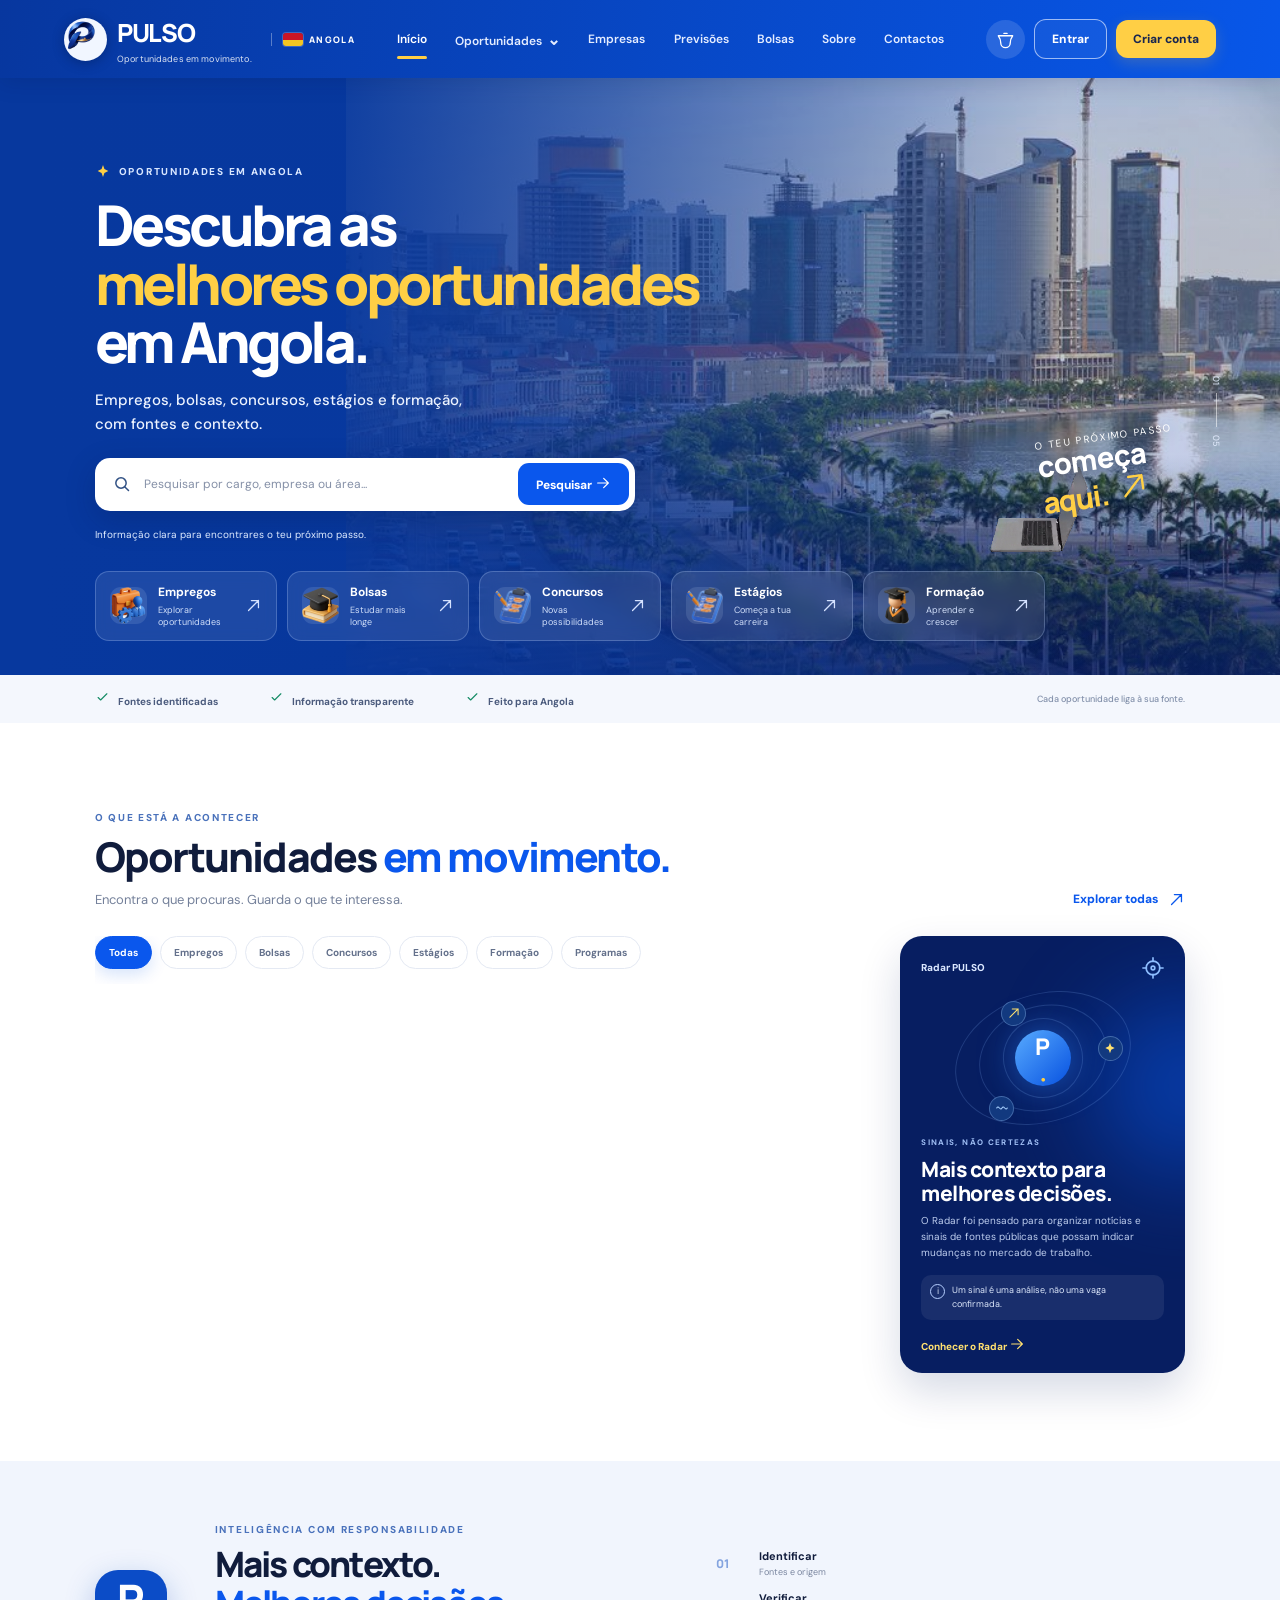
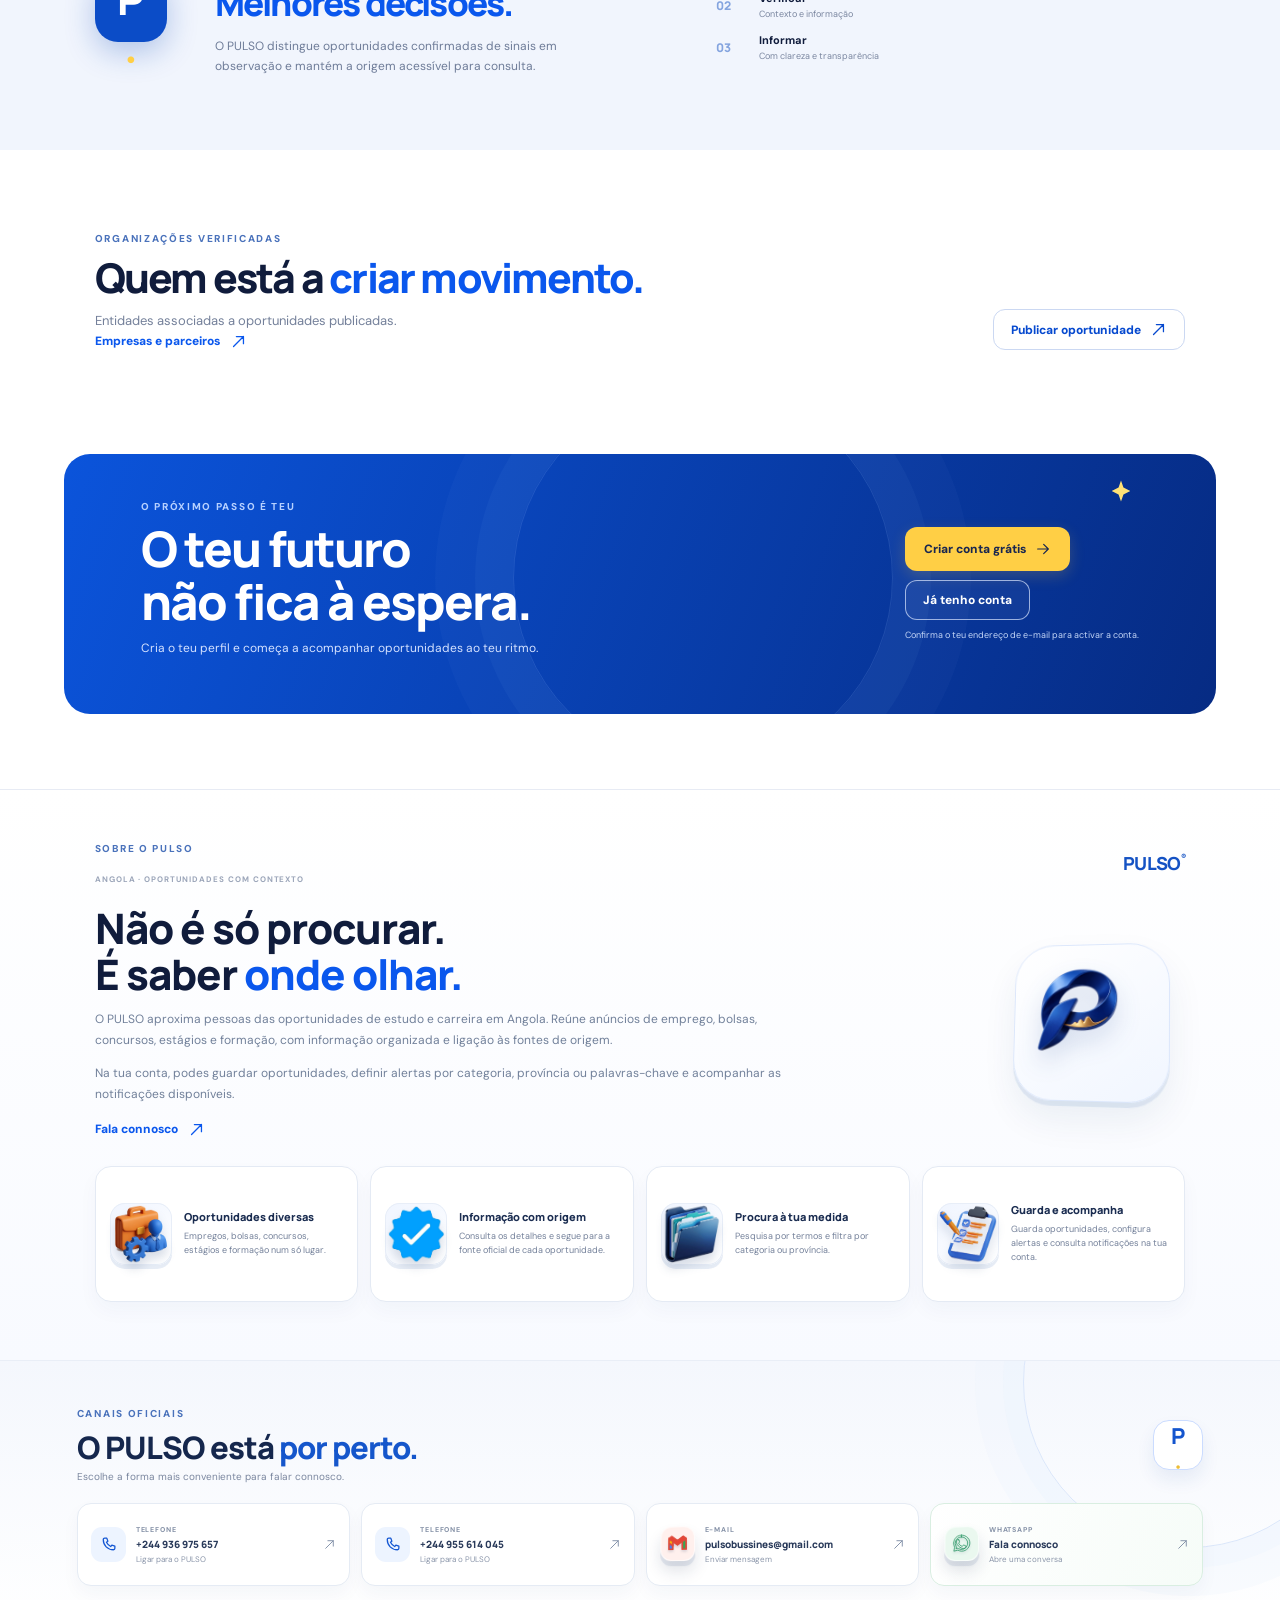
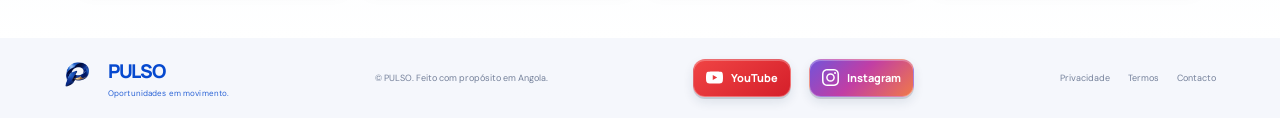
==== commit 52cd54fe: "fix: use stable homepage icons on mobile" ====
--- a/index.html
+++ b/index.html
@@ -10,7 +10,7 @@
   <meta property="og:type" content="website">
   <title>PULSO — Oportunidades em movimento</title>
   <link rel="icon" href="assets/pulso-mark-3d-small.png" type="image/png">
-  <link rel="stylesheet" href="styles.css?v=20261126-01">
+  <link rel="stylesheet" href="styles.css?v=20261126-02">
   <link rel="stylesheet" href="account-type-choice.css?v=20261121-04">
   <link rel="stylesheet" href="whatsapp-alerts-home.css?v=20261121-04">
   <script type="module" src="app.js?v=20261126-01"></script>
@@ -49,34 +49,34 @@
       <a class="nav-link" href="#contacto">Contactos</a>
       <div class="nav-mobile-actions"><button class="btn btn-ghost" data-open="login" data-auth-state="signed-out">Entrar</button><button class="btn btn-yellow" data-open="register" data-auth-state="signed-out">Criar conta</button><button class="btn btn-ghost" data-open="account" data-auth-state="signed-in" hidden>A minha conta</button><button class="btn btn-outline-light" data-auth-signout data-auth-state="signed-in" hidden>Sair</button></div>
     </nav>
-    <div class="header-actions"><button class="icon-btn notification-trigger" aria-label="Notificações" data-open="notifications"><svg class="bell-icon" viewBox="0 0 24 24" aria-hidden="true"><path d="M18 9a6 6 0 0 0-12 0c0 7-3 7-3 9h18c0-2-3-2-3-9M10 21h4"/></svg></button><a class="btn btn-yellow whatsapp-alert-shortcut" href="./dashboard.html#whatsapp-alerts" data-auth-state="signed-in" hidden>Alertas WhatsApp <span aria-hidden="true">↗︎</span></a><button class="btn btn-outline-light" data-open="login" data-auth-state="signed-out">Entrar</button><button class="btn btn-yellow" data-open="register" data-auth-state="signed-out">Criar conta</button><button class="btn btn-outline-light" data-open="account" data-auth-state="signed-in" hidden>A minha conta</button><button class="btn btn-outline-light" data-auth-signout data-auth-state="signed-in" hidden>Sair</button></div>
+    <div class="header-actions"><button class="icon-btn notification-trigger" aria-label="Notificações" data-open="notifications"><svg class="bell-icon" viewBox="0 0 24 24" aria-hidden="true"><path d="M18 9a6 6 0 0 0-12 0c0 7-3 7-3 9h18c0-2-3-2-3-9M10 21h4"/></svg></button><a class="btn btn-yellow whatsapp-alert-shortcut" href="./dashboard.html#whatsapp-alerts" data-auth-state="signed-in" hidden>Alertas WhatsApp <svg class="ui-icon ui-arrow" viewBox="0 0 24 24" aria-hidden="true"><path d="M5 19 19 5M9 5h10v10"/></svg></a><button class="btn btn-outline-light" data-open="login" data-auth-state="signed-out">Entrar</button><button class="btn btn-yellow" data-open="register" data-auth-state="signed-out">Criar conta</button><button class="btn btn-outline-light" data-open="account" data-auth-state="signed-in" hidden>A minha conta</button><button class="btn btn-outline-light" data-auth-signout data-auth-state="signed-in" hidden>Sair</button></div>
   </header>
 
   <main>
     <section class="hero" id="inicio">
       <div class="hero-image" aria-hidden="true"></div><div class="hero-shade"></div><video class="pulso-device-video home-device-video" src="assets/video/pulso-laptop.webm?v=20261120-17" autoplay muted loop playsinline preload="metadata" aria-hidden="true"></video>
       <div class="hero-content">
-        <div class="eyebrow"><span class="sparkle">✦</span> Oportunidades em Angola</div>
+        <div class="eyebrow"><span class="sparkle"><svg class="ui-icon ui-star" viewBox="0 0 24 24" aria-hidden="true"><path d="m12 3 2.1 6.1L20 12l-5.9 2.9L12 21l-2.1-6.1L4 12l5.9-2.9L12 3Z"/></svg></span> Oportunidades em Angola</div>
         <h1>Descubra as<br><em>melhores oportunidades</em><br>em Angola.</h1>
         <p>Empregos, bolsas, concursos, estágios e formação,<br class="desktop-break"> com fontes e contexto.</p>
-        <form class="search-box" id="heroSearch"><label class="sr-only" for="heroQuery">Pesquisar oportunidades</label><span class="search-icon">⌕</span><input id="heroQuery" type="search" placeholder="Pesquisar por cargo, empresa ou área..." autocomplete="off"><button type="submit">Pesquisar <span>→</span></button></form>
+        <form class="search-box" id="heroSearch"><label class="sr-only" for="heroQuery">Pesquisar oportunidades</label><span class="search-icon"><svg class="ui-icon ui-search" viewBox="0 0 24 24" aria-hidden="true"><circle cx="10.8" cy="10.8" r="6.2"/><path d="m15.5 15.5 4.3 4.3"/></svg></span><input id="heroQuery" type="search" placeholder="Pesquisar por cargo, empresa ou área..." autocomplete="off"><button type="submit">Pesquisar <svg class="ui-icon ui-arrow-right" viewBox="0 0 24 24" aria-hidden="true"><path d="M4 12h15M13 5l7 7-7 7"/></svg></button></form>
         <div class="hero-proof"><span>Informação clara para encontrares o teu próximo passo.</span></div>
       </div>
-      <div class="hero-stamp"><span class="stamp-small">O teu próximo passo</span><strong>começa<br><em>aqui.</em></strong><span class="stamp-arrow">↗︎</span></div>
+      <div class="hero-stamp"><span class="stamp-small">O teu próximo passo</span><strong>começa<br><em>aqui.</em></strong><span class="stamp-arrow"><svg class="ui-icon ui-arrow" viewBox="0 0 24 24" aria-hidden="true"><path d="M5 19 19 5M9 5h10v10"/></svg></span></div>
       <div class="hero-bottom">
-        <a class="quick-category" href="#oportunidades" data-category="Empregos"><span class="cat-icon"><img src="assets/logos/employment-3d.png" alt="" aria-hidden="true"></span><span><b>Empregos</b><small>Explorar oportunidades</small></span><span class="cat-arrow">↗︎</span></a>
-        <a class="quick-category" href="#oportunidades" data-category="Bolsas"><span class="cat-icon"><img src="assets/logos/scholarship-3d.png" alt="" aria-hidden="true"></span><span><b>Bolsas</b><small>Estudar mais longe</small></span><span class="cat-arrow">↗︎</span></a>
-        <a class="quick-category" href="#oportunidades" data-category="Concursos"><span class="cat-icon"><img src="assets/logos/checklist-3d.png" alt="" aria-hidden="true"></span><span><b>Concursos</b><small>Novas possibilidades</small></span><span class="cat-arrow">↗︎</span></a>
-        <a class="quick-category" href="#oportunidades" data-category="Estágios"><span class="cat-icon"><img src="assets/logos/checklist-3d.png" alt="" aria-hidden="true"></span><span><b>Estágios</b><small>Começa a tua carreira</small></span><span class="cat-arrow">↗︎</span></a>
-        <a class="quick-category" href="#oportunidades" data-category="Formação"><span class="cat-icon"><img src="assets/logos/training-3d.png" alt="" aria-hidden="true"></span><span><b>Formação</b><small>Aprender e crescer</small></span><span class="cat-arrow">↗︎</span></a>
+        <a class="quick-category" href="#oportunidades" data-category="Empregos"><span class="cat-icon"><img src="assets/logos/employment-3d.png" alt="" aria-hidden="true"></span><span><b>Empregos</b><small>Explorar oportunidades</small></span><span class="cat-arrow"><svg class="ui-icon ui-arrow" viewBox="0 0 24 24" aria-hidden="true"><path d="M5 19 19 5M9 5h10v10"/></svg></span></a>
+        <a class="quick-category" href="#oportunidades" data-category="Bolsas"><span class="cat-icon"><img src="assets/logos/scholarship-3d.png" alt="" aria-hidden="true"></span><span><b>Bolsas</b><small>Estudar mais longe</small></span><span class="cat-arrow"><svg class="ui-icon ui-arrow" viewBox="0 0 24 24" aria-hidden="true"><path d="M5 19 19 5M9 5h10v10"/></svg></span></a>
+        <a class="quick-category" href="#oportunidades" data-category="Concursos"><span class="cat-icon"><img src="assets/logos/checklist-3d.png" alt="" aria-hidden="true"></span><span><b>Concursos</b><small>Novas possibilidades</small></span><span class="cat-arrow"><svg class="ui-icon ui-arrow" viewBox="0 0 24 24" aria-hidden="true"><path d="M5 19 19 5M9 5h10v10"/></svg></span></a>
+        <a class="quick-category" href="#oportunidades" data-category="Estágios"><span class="cat-icon"><img src="assets/logos/checklist-3d.png" alt="" aria-hidden="true"></span><span><b>Estágios</b><small>Começa a tua carreira</small></span><span class="cat-arrow"><svg class="ui-icon ui-arrow" viewBox="0 0 24 24" aria-hidden="true"><path d="M5 19 19 5M9 5h10v10"/></svg></span></a>
+        <a class="quick-category" href="#oportunidades" data-category="Formação"><span class="cat-icon"><img src="assets/logos/training-3d.png" alt="" aria-hidden="true"></span><span><b>Formação</b><small>Aprender e crescer</small></span><span class="cat-arrow"><svg class="ui-icon ui-arrow" viewBox="0 0 24 24" aria-hidden="true"><path d="M5 19 19 5M9 5h10v10"/></svg></span></a>
       </div>
       <div class="hero-index"><span>01</span><span class="index-line"></span><span>05</span></div>
     </section>
 
-    <section class="trust-strip" aria-label="Compromissos PULSO"><span><i>✓</i> Fontes identificadas</span><span><i>✓</i> Informação transparente</span><span><i>✓</i> Feito para Angola</span><span class="trust-note">Cada oportunidade liga à sua fonte.</span></section>
+    <section class="trust-strip" aria-label="Compromissos PULSO"><span><i aria-hidden="true"><svg class="ui-icon ui-check" viewBox="0 0 24 24" aria-hidden="true"><path d="m5 12 4 4L19 6"/></svg></i> Fontes identificadas</span><span><i aria-hidden="true"><svg class="ui-icon ui-check" viewBox="0 0 24 24" aria-hidden="true"><path d="m5 12 4 4L19 6"/></svg></i> Informação transparente</span><span><i aria-hidden="true"><svg class="ui-icon ui-check" viewBox="0 0 24 24" aria-hidden="true"><path d="m5 12 4 4L19 6"/></svg></i> Feito para Angola</span><span class="trust-note">Cada oportunidade liga à sua fonte.</span></section>
 
     <section class="section opportunity-section" id="oportunidades">
-      <div class="section-heading"><div><div class="section-kicker">O que está a acontecer</div><h2>Oportunidades <span>em movimento.</span></h2><p>Encontra o que procuras. Guarda o que te interessa.</p></div><a class="text-link" href="#oportunidades">Explorar todas <span>↗︎</span></a></div>
+      <div class="section-heading"><div><div class="section-kicker">O que está a acontecer</div><h2>Oportunidades <span>em movimento.</span></h2><p>Encontra o que procuras. Guarda o que te interessa.</p></div><a class="text-link" href="#oportunidades">Explorar todas <svg class="ui-icon ui-arrow" viewBox="0 0 24 24" aria-hidden="true"><path d="M5 19 19 5M9 5h10v10"/></svg></a></div>
       <div class="opportunity-layout">
         <div class="opportunity-main">
           <div class="filter-row" role="tablist" aria-label="Filtrar por categoria"><button class="filter-chip selected" data-filter="Todas" role="tab" aria-selected="true">Todas</button><button class="filter-chip" data-filter="Empregos" role="tab" aria-selected="false">Empregos</button><button class="filter-chip" data-filter="Bolsas" role="tab" aria-selected="false">Bolsas</button><button class="filter-chip" data-filter="Concursos" role="tab" aria-selected="false">Concursos</button><button class="filter-chip" data-filter="Estágios" role="tab" aria-selected="false">Estágios</button><button class="filter-chip" data-filter="Formação" role="tab" aria-selected="false">Formação</button><button class="filter-chip" data-filter="Programas" role="tab" aria-selected="false">Programas</button></div>
@@ -85,23 +85,23 @@
           <button class="load-more" id="loadMore" hidden>Carregar mais oportunidades <span>↓</span></button>
         </div>
         <aside class="radar-card" id="radar">
-          <div class="radar-top"><span class="radar-live">Radar PULSO</span><span class="radar-orbit">✳</span></div>
-          <div class="radar-visual"><div class="orbit orbit-one"></div><div class="orbit orbit-two"></div><div class="orbit orbit-three"></div><div class="radar-core">P<span>·</span></div><span class="radar-node node-a">↗︎</span><span class="radar-node node-b">✦</span><span class="radar-node node-c">⌁</span></div>
+          <div class="radar-top"><span class="radar-live">Radar PULSO</span><span class="radar-orbit"><svg class="ui-icon ui-radar-mark" viewBox="0 0 24 24" aria-hidden="true"><circle cx="12" cy="12" r="7.5"/><circle cx="12" cy="12" r="2"/><path d="M12 1v4M12 19v4M1 12h4M19 12h4"/></svg></span></div>
+          <div class="radar-visual"><div class="orbit orbit-one"></div><div class="orbit orbit-two"></div><div class="orbit orbit-three"></div><div class="radar-core">P<span>·</span></div><span class="radar-node node-a"><svg class="ui-icon ui-arrow" viewBox="0 0 24 24" aria-hidden="true"><path d="M5 19 19 5M9 5h10v10"/></svg></span><span class="radar-node node-b"><svg class="ui-icon ui-star" viewBox="0 0 24 24" aria-hidden="true"><path d="m12 3 2.1 6.1L20 12l-5.9 2.9L12 21l-2.1-6.1L4 12l5.9-2.9L12 3Z"/></svg></span><span class="radar-node node-c"><svg class="ui-icon ui-wave" viewBox="0 0 24 24" aria-hidden="true"><path d="M3 12c3-6 6 6 9 0s6 6 9 0"/></svg></span></div>
           <div class="radar-copy"><span class="section-kicker">Sinais, não certezas</span><h3>Mais contexto para melhores decisões.</h3><p>O Radar foi pensado para organizar notícias e sinais de fontes públicas que possam indicar mudanças no mercado de trabalho.</p></div>
-          <div class="radar-disclaimer"><span>i</span> Um sinal é uma análise, não uma vaga confirmada.</div><a href="#radar-detalhe" class="radar-link" id="radarLink">Conhecer o Radar <span>→</span></a>
+          <div class="radar-disclaimer"><span>i</span> Um sinal é uma análise, não uma vaga confirmada.</div><a href="#radar-detalhe" class="radar-link" id="radarLink">Conhecer o Radar <svg class="ui-icon ui-arrow-right" viewBox="0 0 24 24" aria-hidden="true"><path d="M4 12h15M13 5l7 7-7 7"/></svg></a>
         </aside>
       </div>
     </section>
 
     <section class="insight-band" id="radar-detalhe"><div class="insight-mark">P<span>·</span></div><div class="insight-content"><div class="section-kicker">Inteligência com responsabilidade</div><h2>Mais contexto.<br><em>Melhores decisões.</em></h2><p>O PULSO distingue oportunidades confirmadas de sinais em observação e mantém a origem acessível para consulta.</p></div><div class="insight-steps"><div><span>01</span><b>Identificar</b><small>Fontes e origem</small></div><div><span>02</span><b>Verificar</b><small>Contexto e informação</small></div><div><span>03</span><b>Informar</b><small>Com clareza e transparência</small></div></div></section>
 
-    <section class="section companies-section" id="empresas"><div class="section-heading"><div><div class="section-kicker">Organizações verificadas</div><h2>Quem está a <span>criar movimento.</span></h2><p>Entidades associadas a oportunidades publicadas.</p><a class="text-link" href="empresas-parceiros.html">Empresas e parceiros <span>↗︎</span></a></div><button class="btn btn-outline-blue" data-open="company">Publicar oportunidade <span>↗︎</span></button></div><div class="company-grid" id="companyGrid" aria-live="polite" aria-busy="true"></div></section>
+    <section class="section companies-section" id="empresas"><div class="section-heading"><div><div class="section-kicker">Organizações verificadas</div><h2>Quem está a <span>criar movimento.</span></h2><p>Entidades associadas a oportunidades publicadas.</p><a class="text-link" href="empresas-parceiros.html">Empresas e parceiros <svg class="ui-icon ui-arrow" viewBox="0 0 24 24" aria-hidden="true"><path d="M5 19 19 5M9 5h10v10"/></svg></a></div><button class="btn btn-outline-blue" data-open="company">Publicar oportunidade <svg class="ui-icon ui-arrow" viewBox="0 0 24 24" aria-hidden="true"><path d="M5 19 19 5M9 5h10v10"/></svg></button></div><div class="company-grid" id="companyGrid" aria-live="polite" aria-busy="true"></div></section>
 
-    <section class="cta-section" id="bolsas"><div class="cta-orb"></div><div class="cta-copy"><span class="section-kicker">O próximo passo é teu</span><h2>O teu futuro<br>não fica à espera.</h2><p>Cria o teu perfil e começa a acompanhar oportunidades ao teu ritmo.</p></div><div class="cta-actions"><button class="btn btn-yellow btn-large" data-open="register">Criar conta grátis <span>→</span></button><button class="btn btn-outline-light" data-open="login">Já tenho conta</button><small>Confirma o teu endereço de e-mail para activar a conta.</small></div><div class="cta-star">✳</div></section>
+    <section class="cta-section" id="bolsas"><div class="cta-orb"></div><div class="cta-copy"><span class="section-kicker">O próximo passo é teu</span><h2>O teu futuro<br>não fica à espera.</h2><p>Cria o teu perfil e começa a acompanhar oportunidades ao teu ritmo.</p></div><div class="cta-actions"><button class="btn btn-yellow btn-large" data-open="register">Criar conta grátis <svg class="ui-icon ui-arrow-right" viewBox="0 0 24 24" aria-hidden="true"><path d="M4 12h15M13 5l7 7-7 7"/></svg></button><button class="btn btn-outline-light" data-open="login">Já tenho conta</button><small>Confirma o teu endereço de e-mail para activar a conta.</small></div><div class="cta-star"><svg class="ui-icon ui-star" viewBox="0 0 24 24" aria-hidden="true"><path d="m12 3 2.1 6.1L20 12l-5.9 2.9L12 21l-2.1-6.1L4 12l5.9-2.9L12 3Z"/></svg></div></section>
 
     <section class="about-section pulso-about" id="sobre" aria-labelledby="aboutHeading">
       <div class="about-topline"><div class="about-label"><span class="section-kicker">Sobre o PULSO</span><span class="about-number">ANGOLA · OPORTUNIDADES COM CONTEXTO</span></div><div class="about-logo">PULSO<span>®</span></div></div>
-      <div class="about-intro"><div class="about-body"><h2 id="aboutHeading">Não é só procurar.<br>É saber <em>onde olhar.</em></h2><p>O PULSO aproxima pessoas das oportunidades de estudo e carreira em Angola. Reúne anúncios de emprego, bolsas, concursos, estágios e formação, com informação organizada e ligação às fontes de origem.</p><p>Na tua conta, podes guardar oportunidades, definir alertas por categoria, província ou palavras-chave e acompanhar as notificações disponíveis.</p><a href="#contacto" data-open="contact" class="text-link">Fala connosco <span>↗︎</span></a></div><div class="about-orbit-mark" aria-hidden="true"><img src="assets/pulso-mark-3d-small.png" alt=""></div></div>
+      <div class="about-intro"><div class="about-body"><h2 id="aboutHeading">Não é só procurar.<br>É saber <em>onde olhar.</em></h2><p>O PULSO aproxima pessoas das oportunidades de estudo e carreira em Angola. Reúne anúncios de emprego, bolsas, concursos, estágios e formação, com informação organizada e ligação às fontes de origem.</p><p>Na tua conta, podes guardar oportunidades, definir alertas por categoria, província ou palavras-chave e acompanhar as notificações disponíveis.</p><a href="#contacto" data-open="contact" class="text-link">Fala connosco <svg class="ui-icon ui-arrow" viewBox="0 0 24 24" aria-hidden="true"><path d="M5 19 19 5M9 5h10v10"/></svg></a></div><div class="about-orbit-mark" aria-hidden="true"><img src="assets/pulso-mark-3d-small.png" alt=""></div></div>
       <div class="about-feature-grid" aria-label="O que podes fazer no PULSO">
         <article class="about-feature"><span class="about-feature-icon"><img src="assets/logos/employment-3d.png" alt="" loading="lazy"></span><div><h3>Oportunidades diversas</h3><p>Empregos, bolsas, concursos, estágios e formação num só lugar.</p></div></article>
         <article class="about-feature"><span class="about-feature-icon"><img src="assets/logos/verified-3d.png" alt="" loading="lazy"></span><div><h3>Informação com origem</h3><p>Consulta os detalhes e segue para a fonte oficial de cada oportunidade.</p></div></article>
@@ -113,10 +113,10 @@
     <section class="contact-section" id="contacto" aria-labelledby="contactHeading">
       <div class="contact-section-heading"><div><span class="section-kicker">CANAIS OFICIAIS</span><h2 id="contactHeading">O PULSO está <span>por perto.</span></h2><p>Escolhe a forma mais conveniente para falar connosco.</p></div><span class="contact-section-mark">P<span>·</span></span></div>
       <div class="home-contact-grid">
-        <a class="home-contact-card" href="tel:+244936975657"><span class="home-contact-icon phone-contact-icon"><svg viewBox="0 0 24 24" aria-hidden="true"><path d="M6.6 3h3l1.5 4.3-2 1.6a14 14 0 0 0 6 6l1.6-2 4.3 1.5v3c0 1.1-.9 2-2 2C10.7 19.4 4.6 13.3 4.6 5c0-1.1.9-2 2-2Z"/></svg></span><span><small>TELEFONE</small><b>+244 936 975 657</b><em>Ligar para o PULSO</em></span><span class="home-contact-arrow">↗︎</span></a>
-        <a class="home-contact-card" href="tel:+244955614045"><span class="home-contact-icon phone-contact-icon"><svg viewBox="0 0 24 24" aria-hidden="true"><path d="M6.6 3h3l1.5 4.3-2 1.6a14 14 0 0 0 6 6l1.6-2 4.3 1.5v3c0 1.1-.9 2-2 2C10.7 19.4 4.6 13.3 4.6 5c0-1.1.9-2 2-2Z"/></svg></span><span><small>TELEFONE</small><b>+244 955 614 045</b><em>Ligar para o PULSO</em></span><span class="home-contact-arrow">↗︎</span></a>
-        <a class="home-contact-card" href="mailto:pulsobussines@gmail.com"><span class="home-contact-icon gmail-contact-icon" aria-hidden="true"><svg viewBox="0 0 24 24"><path fill="#4285f4" d="M3 6.8V18h4V9.8L3 6.8Z"/><path fill="#34a853" d="M17 9.8V18h4V6.8l-4 3Z"/><path fill="#ea4335" d="m3 6.8 9 6.5 9-6.5-3.1-2.3L12 9 6.1 4.5 3 6.8Z"/><path fill="#fbbc04" d="M3 6.8v4.7l4 2.9V9.8l-4-3Z"/></svg></span><span><small>E-MAIL</small><b>pulsobussines@gmail.com</b><em>Enviar mensagem</em></span><span class="home-contact-arrow">↗︎</span></a>
-        <a class="home-contact-card home-whatsapp-card" href="https://wa.me/244955614045" target="_blank" rel="noopener noreferrer"><span class="home-contact-icon whatsapp-contact-icon" aria-hidden="true"><svg viewBox="0 0 24 24"><path d="M12 3.2a8.4 8.4 0 0 0-7.2 12.7L4 20l4.2-1.1A8.4 8.4 0 1 0 12 3.2Zm0 1.8a6.6 6.6 0 1 1-3.4 12.3l-.5-.3-1.8.5.5-1.8-.3-.5A6.6 6.6 0 0 1 12 5Z"/><path d="M9.1 8.2c-.2-.4-.4-.4-.6-.4h-.4c-.2 0-.5.1-.7.4-.2.2-.9.9-.9 2.1s.9 2.4 1 2.6c.1.2 1.8 2.8 4.3 3.8 2.1.8 2.5.6 3 .5.5-.1 1.6-.7 1.8-1.3.2-.6.2-1.1.1-1.2-.1-.1-.2-.2-.5-.3l-1.7-.8c-.2-.1-.4-.1-.6.2l-.8 1c-.2.2-.3.2-.6.1a6.8 6.8 0 0 1-2-1.2 7.4 7.4 0 0 1-1.4-1.8c-.1-.2 0-.4.1-.5l.4-.5c.1-.2.2-.3.3-.5.1-.2 0-.4 0-.5l-.8-1.9Z"/></svg></span><span><small>WHATSAPP</small><b>Fala connosco</b><em>Abre uma conversa</em></span><span class="home-contact-arrow">↗︎</span></a>
+        <a class="home-contact-card" href="tel:+244936975657"><span class="home-contact-icon phone-contact-icon"><svg viewBox="0 0 24 24" aria-hidden="true"><path d="M6.6 3h3l1.5 4.3-2 1.6a14 14 0 0 0 6 6l1.6-2 4.3 1.5v3c0 1.1-.9 2-2 2C10.7 19.4 4.6 13.3 4.6 5c0-1.1.9-2 2-2Z"/></svg></span><span><small>TELEFONE</small><b>+244 936 975 657</b><em>Ligar para o PULSO</em></span><span class="home-contact-arrow"><svg class="ui-icon ui-arrow" viewBox="0 0 24 24" aria-hidden="true"><path d="M5 19 19 5M9 5h10v10"/></svg></span></a>
+        <a class="home-contact-card" href="tel:+244955614045"><span class="home-contact-icon phone-contact-icon"><svg viewBox="0 0 24 24" aria-hidden="true"><path d="M6.6 3h3l1.5 4.3-2 1.6a14 14 0 0 0 6 6l1.6-2 4.3 1.5v3c0 1.1-.9 2-2 2C10.7 19.4 4.6 13.3 4.6 5c0-1.1.9-2 2-2Z"/></svg></span><span><small>TELEFONE</small><b>+244 955 614 045</b><em>Ligar para o PULSO</em></span><span class="home-contact-arrow"><svg class="ui-icon ui-arrow" viewBox="0 0 24 24" aria-hidden="true"><path d="M5 19 19 5M9 5h10v10"/></svg></span></a>
+        <a class="home-contact-card" href="mailto:pulsobussines@gmail.com"><span class="home-contact-icon gmail-contact-icon" aria-hidden="true"><svg viewBox="0 0 24 24"><path fill="#4285f4" d="M3 6.8V18h4V9.8L3 6.8Z"/><path fill="#34a853" d="M17 9.8V18h4V6.8l-4 3Z"/><path fill="#ea4335" d="m3 6.8 9 6.5 9-6.5-3.1-2.3L12 9 6.1 4.5 3 6.8Z"/><path fill="#fbbc04" d="M3 6.8v4.7l4 2.9V9.8l-4-3Z"/></svg></span><span><small>E-MAIL</small><b>pulsobussines@gmail.com</b><em>Enviar mensagem</em></span><span class="home-contact-arrow"><svg class="ui-icon ui-arrow" viewBox="0 0 24 24" aria-hidden="true"><path d="M5 19 19 5M9 5h10v10"/></svg></span></a>
+        <a class="home-contact-card home-whatsapp-card" href="https://wa.me/244955614045" target="_blank" rel="noopener noreferrer"><span class="home-contact-icon whatsapp-contact-icon" aria-hidden="true"><svg viewBox="0 0 24 24"><path d="M12 3.2a8.4 8.4 0 0 0-7.2 12.7L4 20l4.2-1.1A8.4 8.4 0 1 0 12 3.2Zm0 1.8a6.6 6.6 0 1 1-3.4 12.3l-.5-.3-1.8.5.5-1.8-.3-.5A6.6 6.6 0 0 1 12 5Z"/><path d="M9.1 8.2c-.2-.4-.4-.4-.6-.4h-.4c-.2 0-.5.1-.7.4-.2.2-.9.9-.9 2.1s.9 2.4 1 2.6c.1.2 1.8 2.8 4.3 3.8 2.1.8 2.5.6 3 .5.5-.1 1.6-.7 1.8-1.3.2-.6.2-1.1.1-1.2-.1-.1-.2-.2-.5-.3l-1.7-.8c-.2-.1-.4-.1-.6.2l-.8 1c-.2.2-.3.2-.6.1a6.8 6.8 0 0 1-2-1.2 7.4 7.4 0 0 1-1.4-1.8c-.1-.2 0-.4.1-.5l.4-.5c.1-.2.2-.3.3-.5.1-.2 0-.4 0-.5l-.8-1.9Z"/></svg></span><span><small>WHATSAPP</small><b>Fala connosco</b><em>Abre uma conversa</em></span><span class="home-contact-arrow"><svg class="ui-icon ui-arrow" viewBox="0 0 24 24" aria-hidden="true"><path d="M5 19 19 5M9 5h10v10"/></svg></span></a>
       </div>
     </section>
   </main>
--- a/styles.css
+++ b/styles.css
@@ -104,3 +104,13 @@
 @media(max-width:1050px){.brand-country{margin-left:6px;padding-left:8px}.brand-country b{font-size:8px;letter-spacing:.12em}}
 @media(max-width:800px){.brand-country{margin-left:7px;padding-left:8px;gap:5px}.brand-country i{width:18px;height:12px}.brand-country b{font-size:8px;letter-spacing:.1em}}
 @media(max-width:520px){.brand-country{margin-left:5px;padding-left:6px}.brand-country b{font-size:7px;letter-spacing:.08em}.brand-country i{width:16px;height:11px}}
+
+/* Ícones determinísticos e escala estável no Safari iOS. */
+html{-webkit-text-size-adjust:100%;text-size-adjust:100%}
+.ui-icon{display:inline-block;width:1em;height:1em;flex:none;overflow:visible;fill:none;stroke:currentColor;stroke-width:1.8;stroke-linecap:round;stroke-linejoin:round;vertical-align:-.16em}
+.ui-arrow{width:17px;height:17px}.ui-arrow-right{width:16px;height:16px}.ui-star{width:16px;height:16px;fill:currentColor;stroke:none}.ui-search{width:20px;height:20px}.ui-check{width:15px;height:15px;vertical-align:-.2em}.ui-wave{width:15px;height:15px}.ui-radar-mark{width:22px;height:22px}
+.sparkle{display:inline-flex;align-items:center}.sparkle .ui-icon{width:16px;height:16px}.search-icon{display:grid;place-items:center;transform:none;line-height:1}.search-icon .ui-icon{color:#315184}
+.stamp-arrow,.cat-arrow,.home-contact-arrow{display:inline-flex;align-items:center;justify-content:center;line-height:1}.stamp-arrow .ui-icon{width:32px;height:32px}.cat-arrow .ui-icon{width:17px;height:17px}.home-contact-arrow .ui-icon{width:13px;height:13px}
+.radar-orbit{display:grid;place-items:center;font-size:0}.radar-orbit .ui-icon{color:#8dbdff}.radar-node{font-size:0}.radar-node .ui-icon{width:14px;height:14px}.radar-node .ui-star{fill:currentColor}.cta-star{display:grid;place-items:center;font-size:0}.cta-star .ui-icon{width:28px;height:28px}
+.trust-strip i{display:inline-flex;align-items:center;font-size:0}.trust-strip i .ui-icon{color:var(--green)}
+@media(max-width:800px){.hero-bottom{padding-top:8px;padding-bottom:8px}.quick-category{transform:none;overflow:visible}.quick-category:hover{transform:none}}
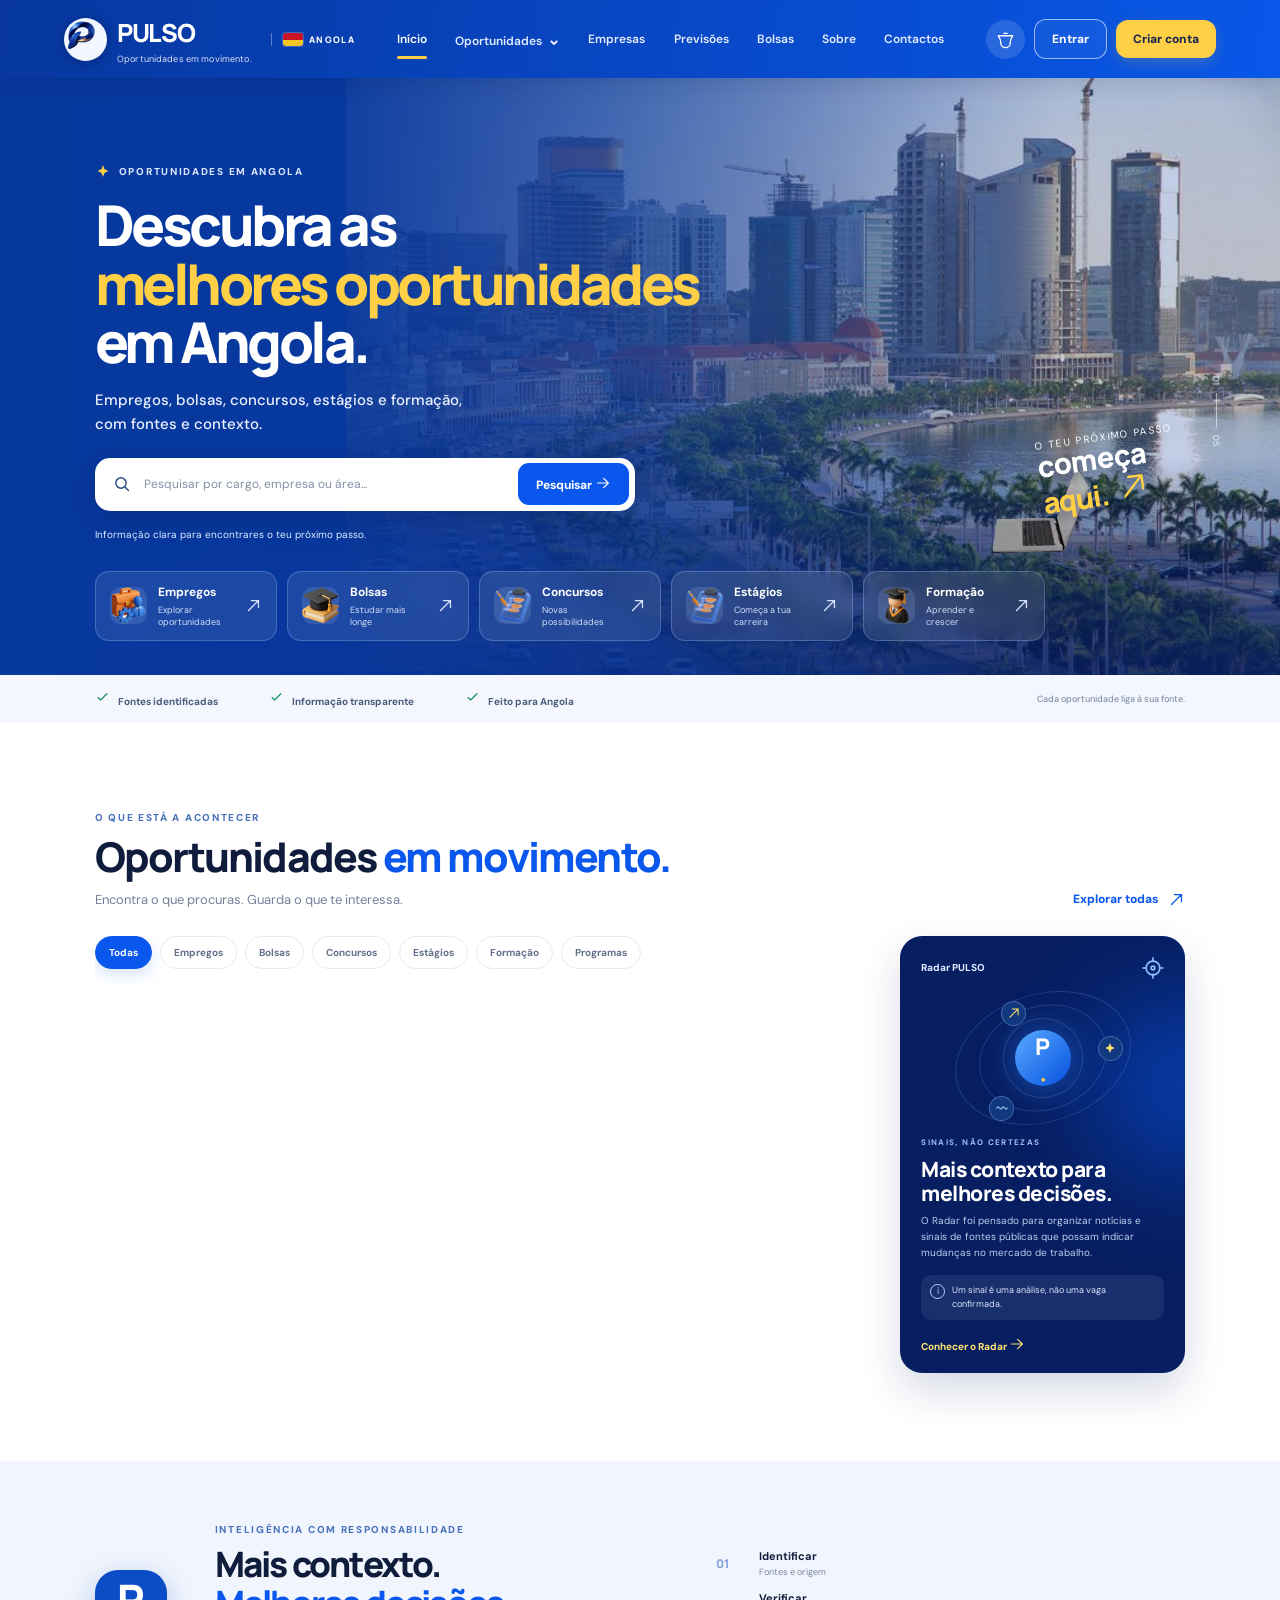
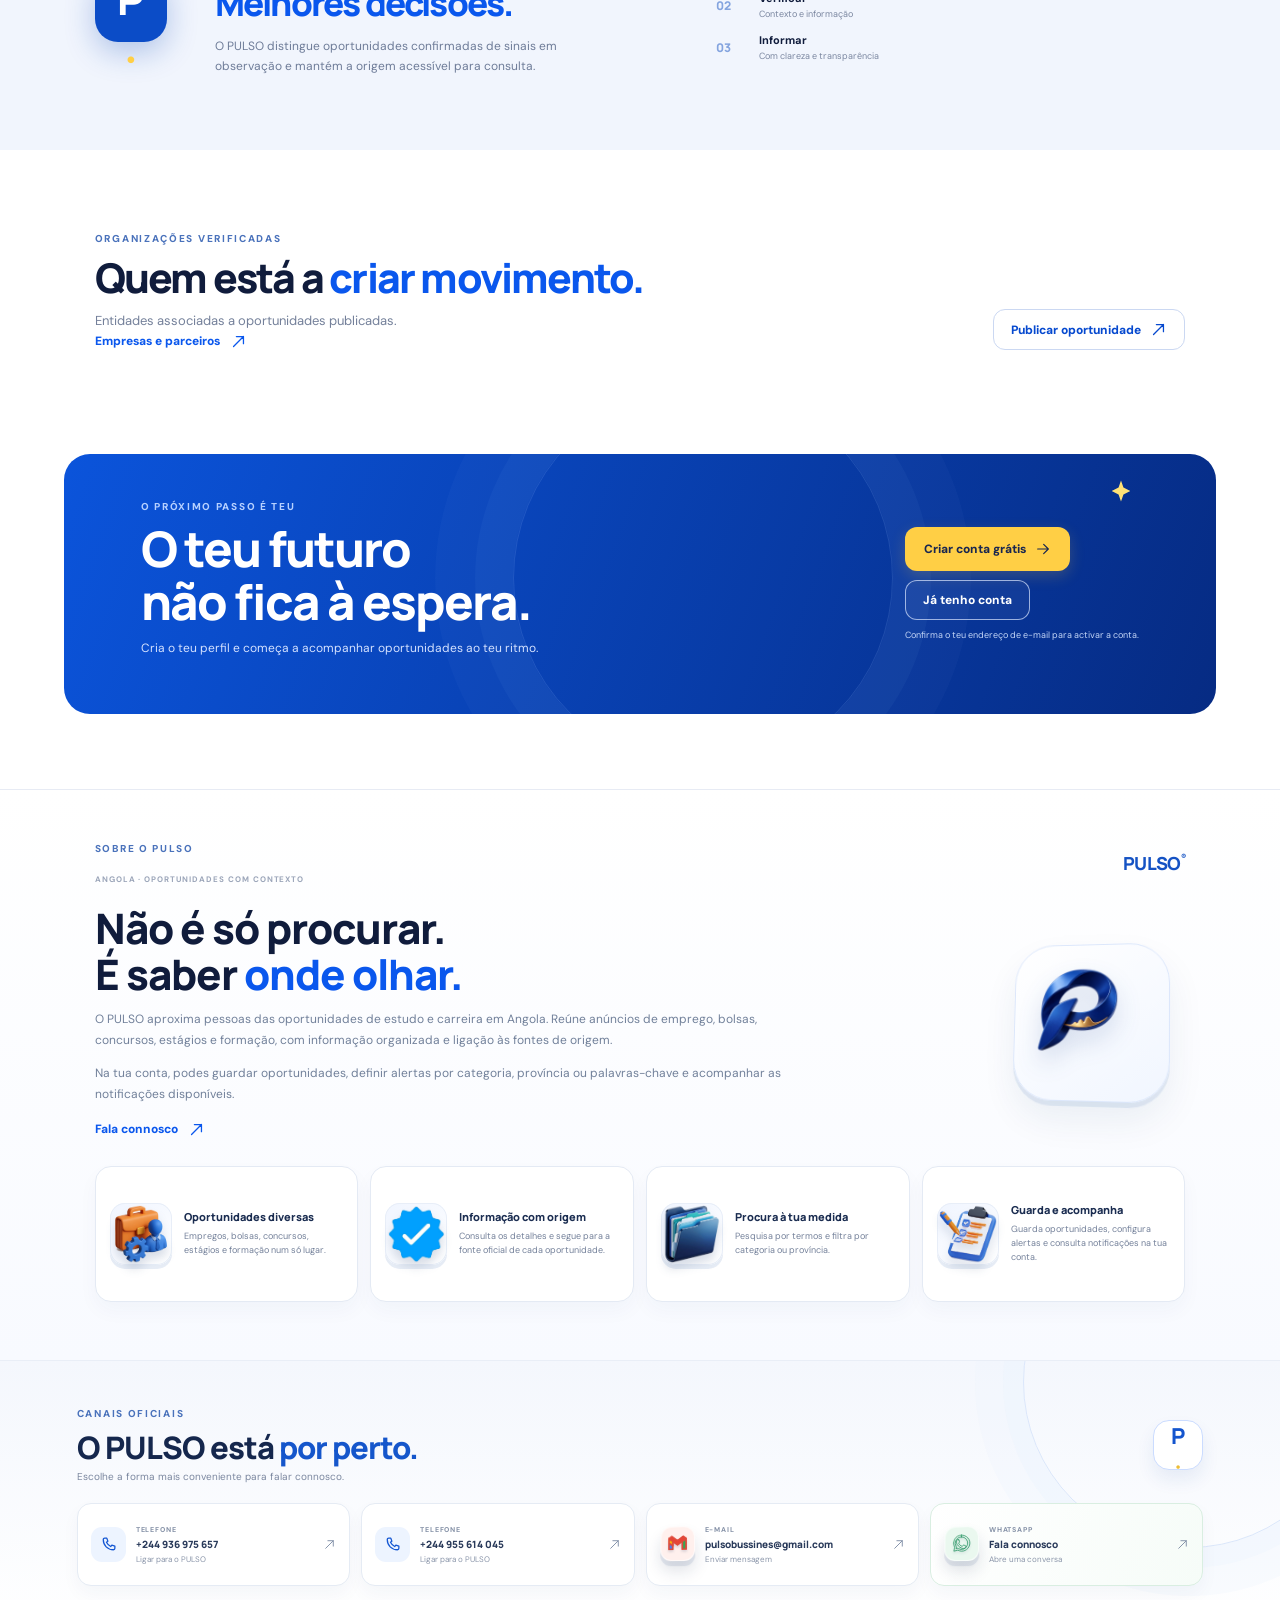
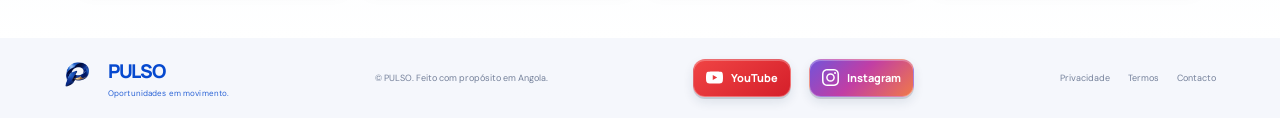
==== commit 6edc394a: "fix: stabilize mobile category arrows" ====
--- a/index.html
+++ b/index.html
@@ -10,7 +10,7 @@
   <meta property="og:type" content="website">
   <title>PULSO — Oportunidades em movimento</title>
   <link rel="icon" href="assets/pulso-mark-3d-small.png" type="image/png">
-  <link rel="stylesheet" href="styles.css?v=20261126-02">
+  <link rel="stylesheet" href="styles.css?v=20261126-03">
   <link rel="stylesheet" href="account-type-choice.css?v=20261121-04">
   <link rel="stylesheet" href="whatsapp-alerts-home.css?v=20261121-04">
   <script type="module" src="app.js?v=20261126-01"></script>
--- a/styles.css
+++ b/styles.css
@@ -114,3 +114,10 @@
 .radar-orbit{display:grid;place-items:center;font-size:0}.radar-orbit .ui-icon{color:#8dbdff}.radar-node{font-size:0}.radar-node .ui-icon{width:14px;height:14px}.radar-node .ui-star{fill:currentColor}.cta-star{display:grid;place-items:center;font-size:0}.cta-star .ui-icon{width:28px;height:28px}
 .trust-strip i{display:inline-flex;align-items:center;font-size:0}.trust-strip i .ui-icon{color:var(--green)}
 @media(max-width:800px){.hero-bottom{padding-top:8px;padding-bottom:8px}.quick-category{transform:none;overflow:visible}.quick-category:hover{transform:none}}
+
+/* Setas dos cartões: largura fixa no mobile para não encolherem nem perderem o centro. */
+@media (max-width:800px){
+  .quick-category > span:nth-child(2){min-width:0;flex:1 1 auto}
+  .quick-category .cat-arrow{flex:0 0 17px;width:17px;height:17px;min-width:17px;margin-left:auto;align-self:center;display:inline-flex;align-items:center;justify-content:center}
+  .quick-category .cat-arrow .ui-icon{display:block;width:17px;height:17px;flex:none;margin:0;transform:none}
+}
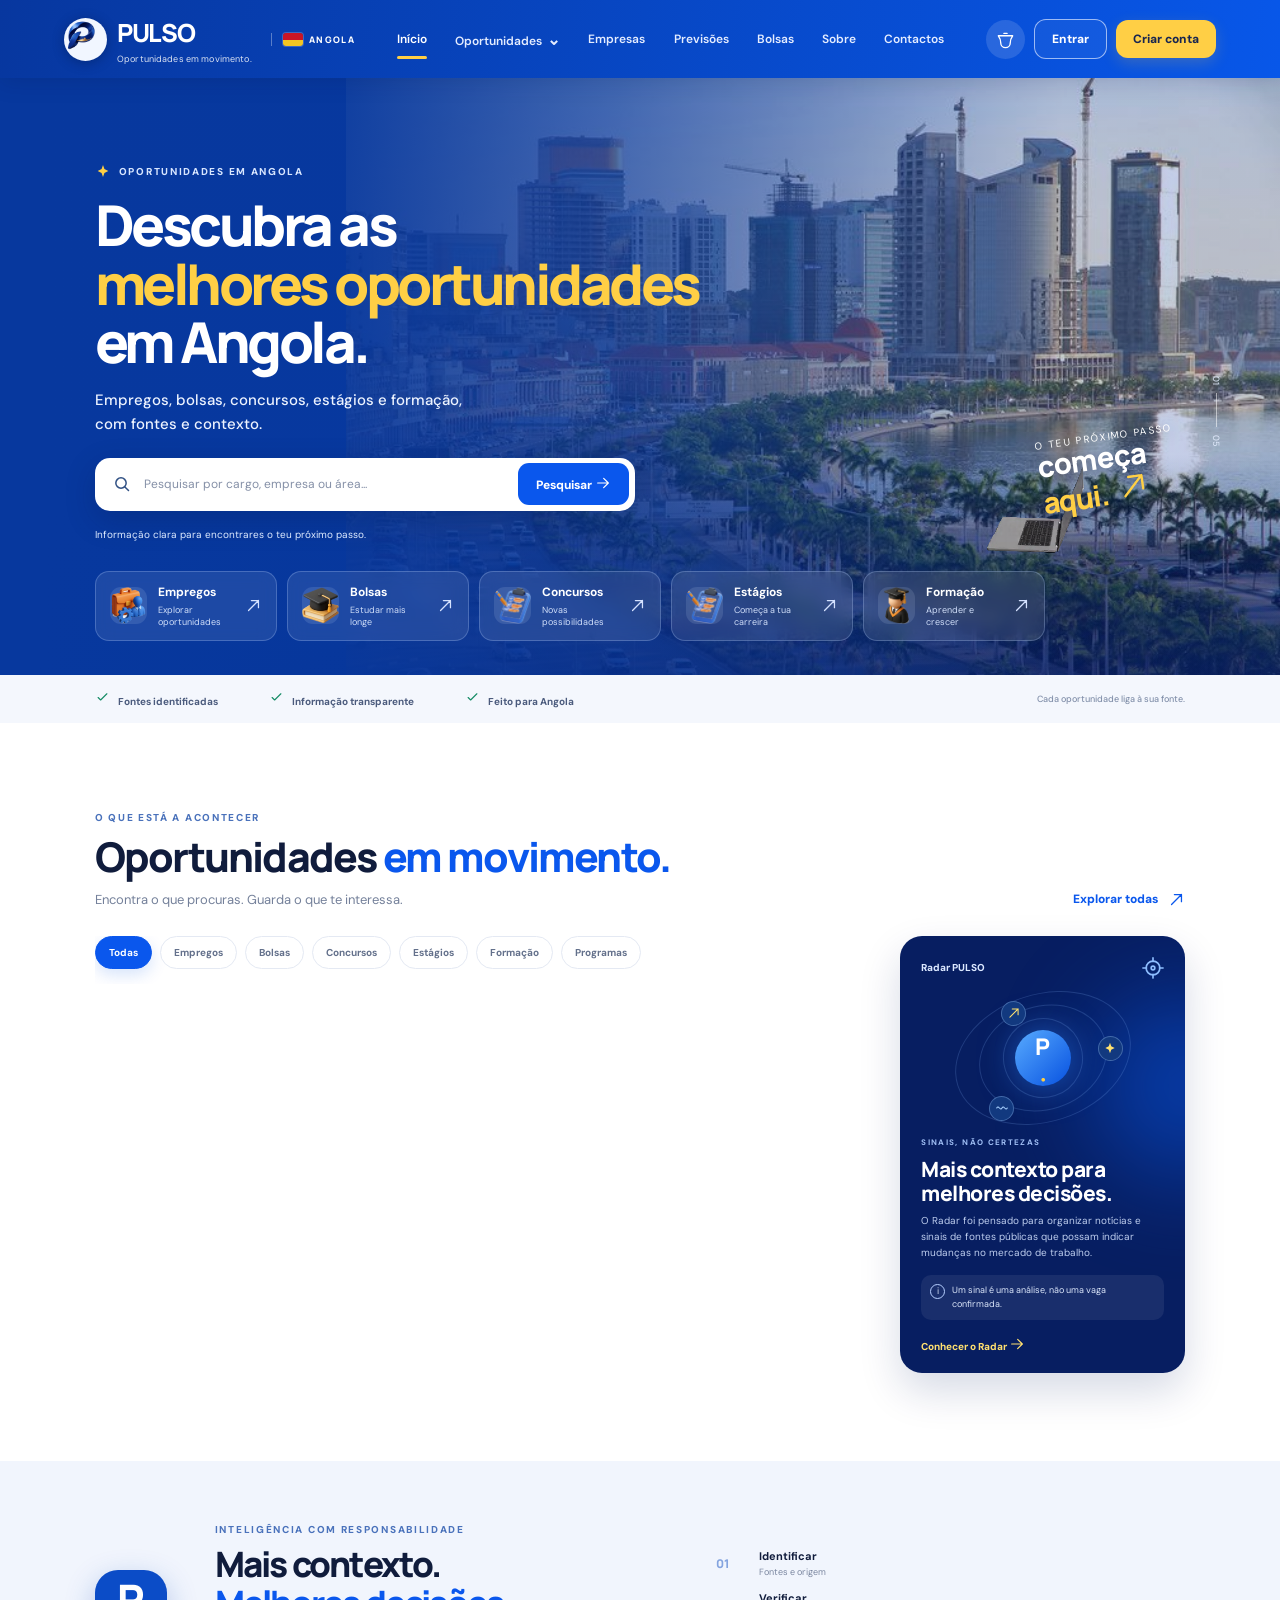
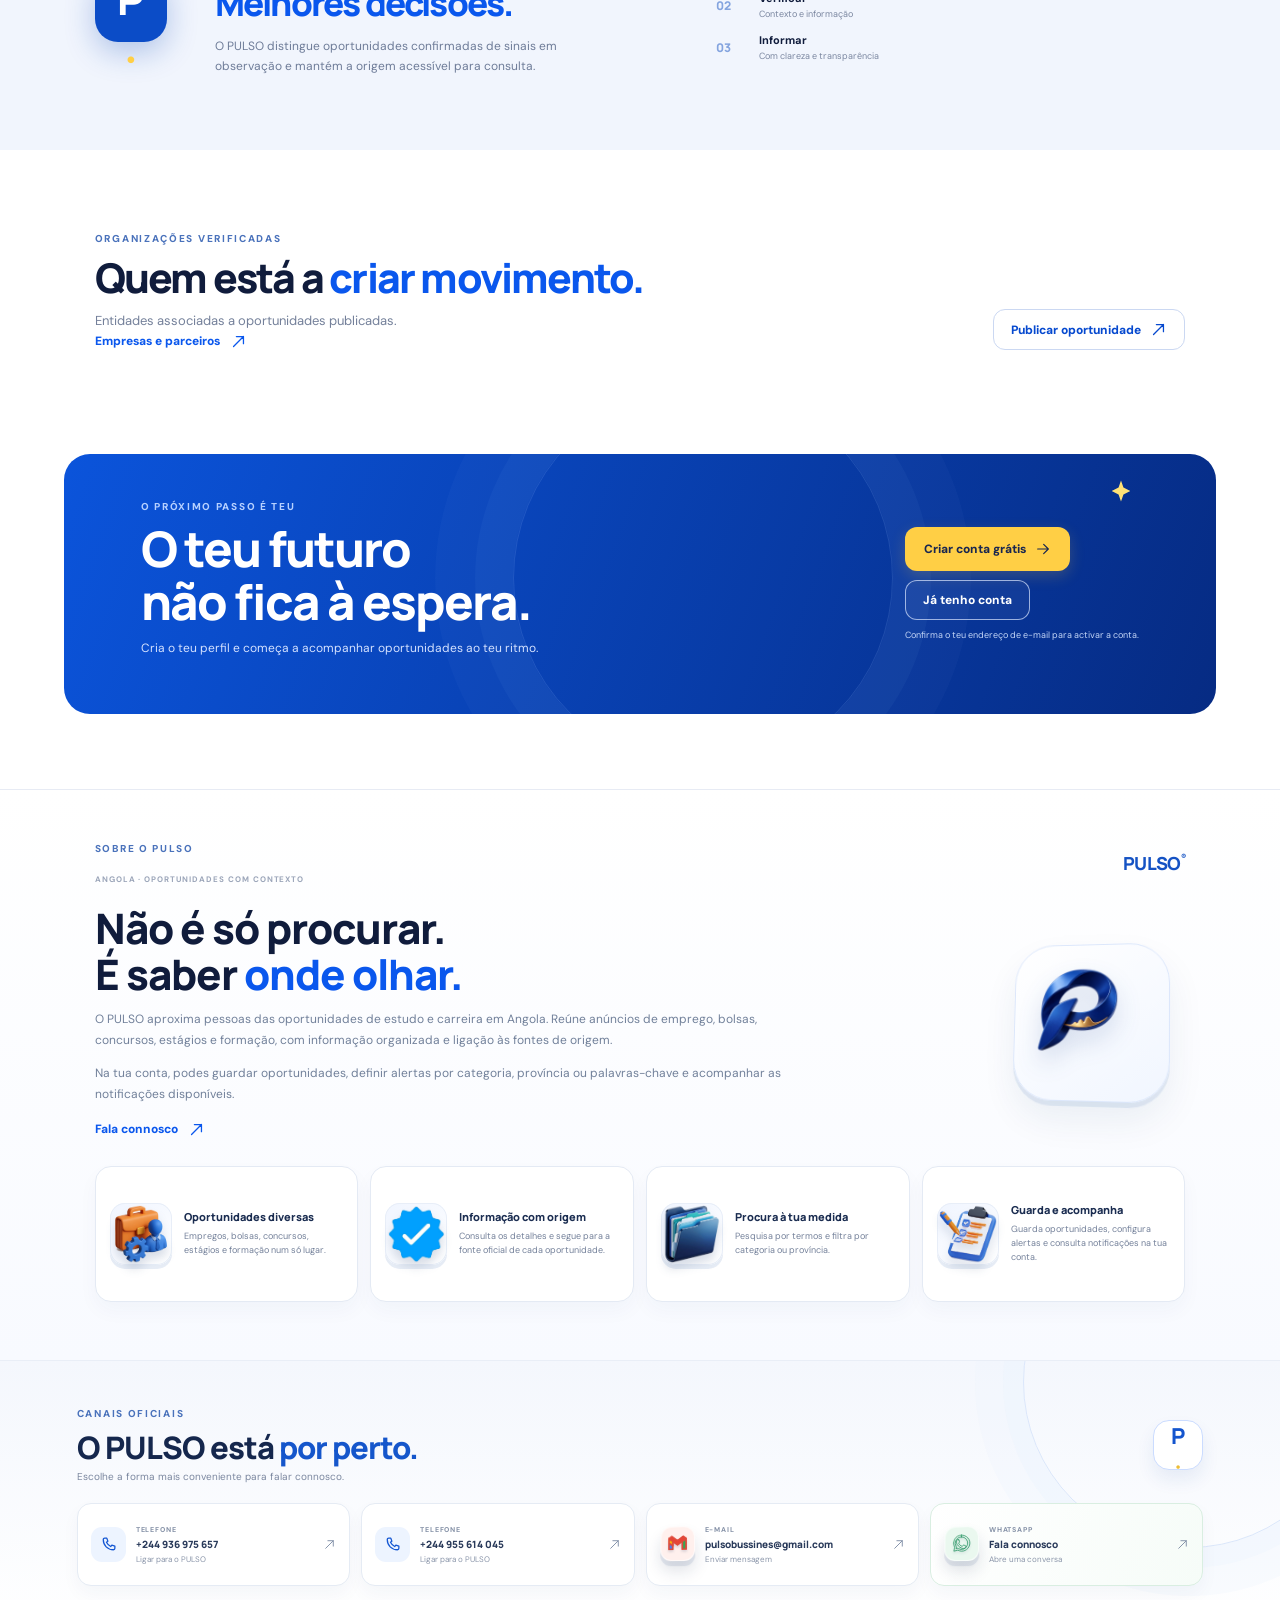
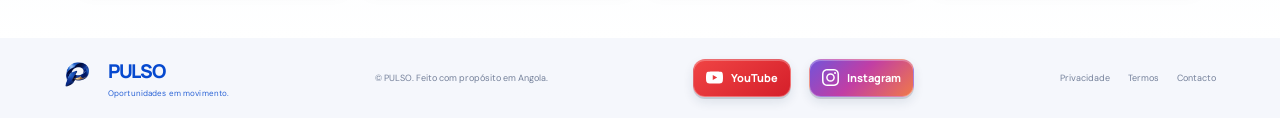
==== commit f3e93a2f: "feat: add public privacy policy route" ====
--- a/index.html
+++ b/index.html
@@ -124,7 +124,7 @@
   <footer class="site-footer"><a class="brand footer-brand" href="#inicio"><img src="assets/pulso-mark-3d-small.png" alt="" width="34" height="34"><span class="brand-copy"><strong>PULSO</strong><small>Oportunidades em movimento.</small></span></a><span>© <span id="year"></span> PULSO. Feito com propósito em Angola.</span><div class="pulso-social-links pulso-social-links--footer" aria-label="Redes sociais do PULSO">
       <a class="pulso-social-link social-youtube" href="https://www.youtube.com/@PULSOAO" target="_blank" rel="noopener noreferrer" aria-label="PULSO no YouTube, abre num novo separador"><img src="assets/social/youtube.svg" alt=""><span>YouTube</span></a>
       <a class="pulso-social-link social-instagram" href="https://www.instagram.com/pulso.ao_?jplx=MWhxdjhzZG0xbnR0cw==" target="_blank" rel="noopener noreferrer" aria-label="PULSO no Instagram, abre num novo separador"><img src="assets/social/instagram.svg" alt=""><span>Instagram</span></a>
-    </div><div><a href="#privacidade" data-open="privacy">Privacidade</a><a href="#termos" data-open="terms">Termos</a><a href="#contacto" data-open="contact">Contacto</a></div></footer>
+    </div><div><a href="./privacidade.html">Privacidade</a><a href="#termos" data-open="terms">Termos</a><a href="#contacto" data-open="contact">Contacto</a></div></footer>
 
   <dialog class="modal" id="appModal" aria-labelledby="modalTitle"><button class="modal-close" id="modalClose" aria-label="Fechar">×</button><div id="modalBody"></div></dialog>
   <dialog class="account-type-modal" id="accountTypeDialog" aria-labelledby="accountTypeTitle" aria-describedby="accountTypeIntro">
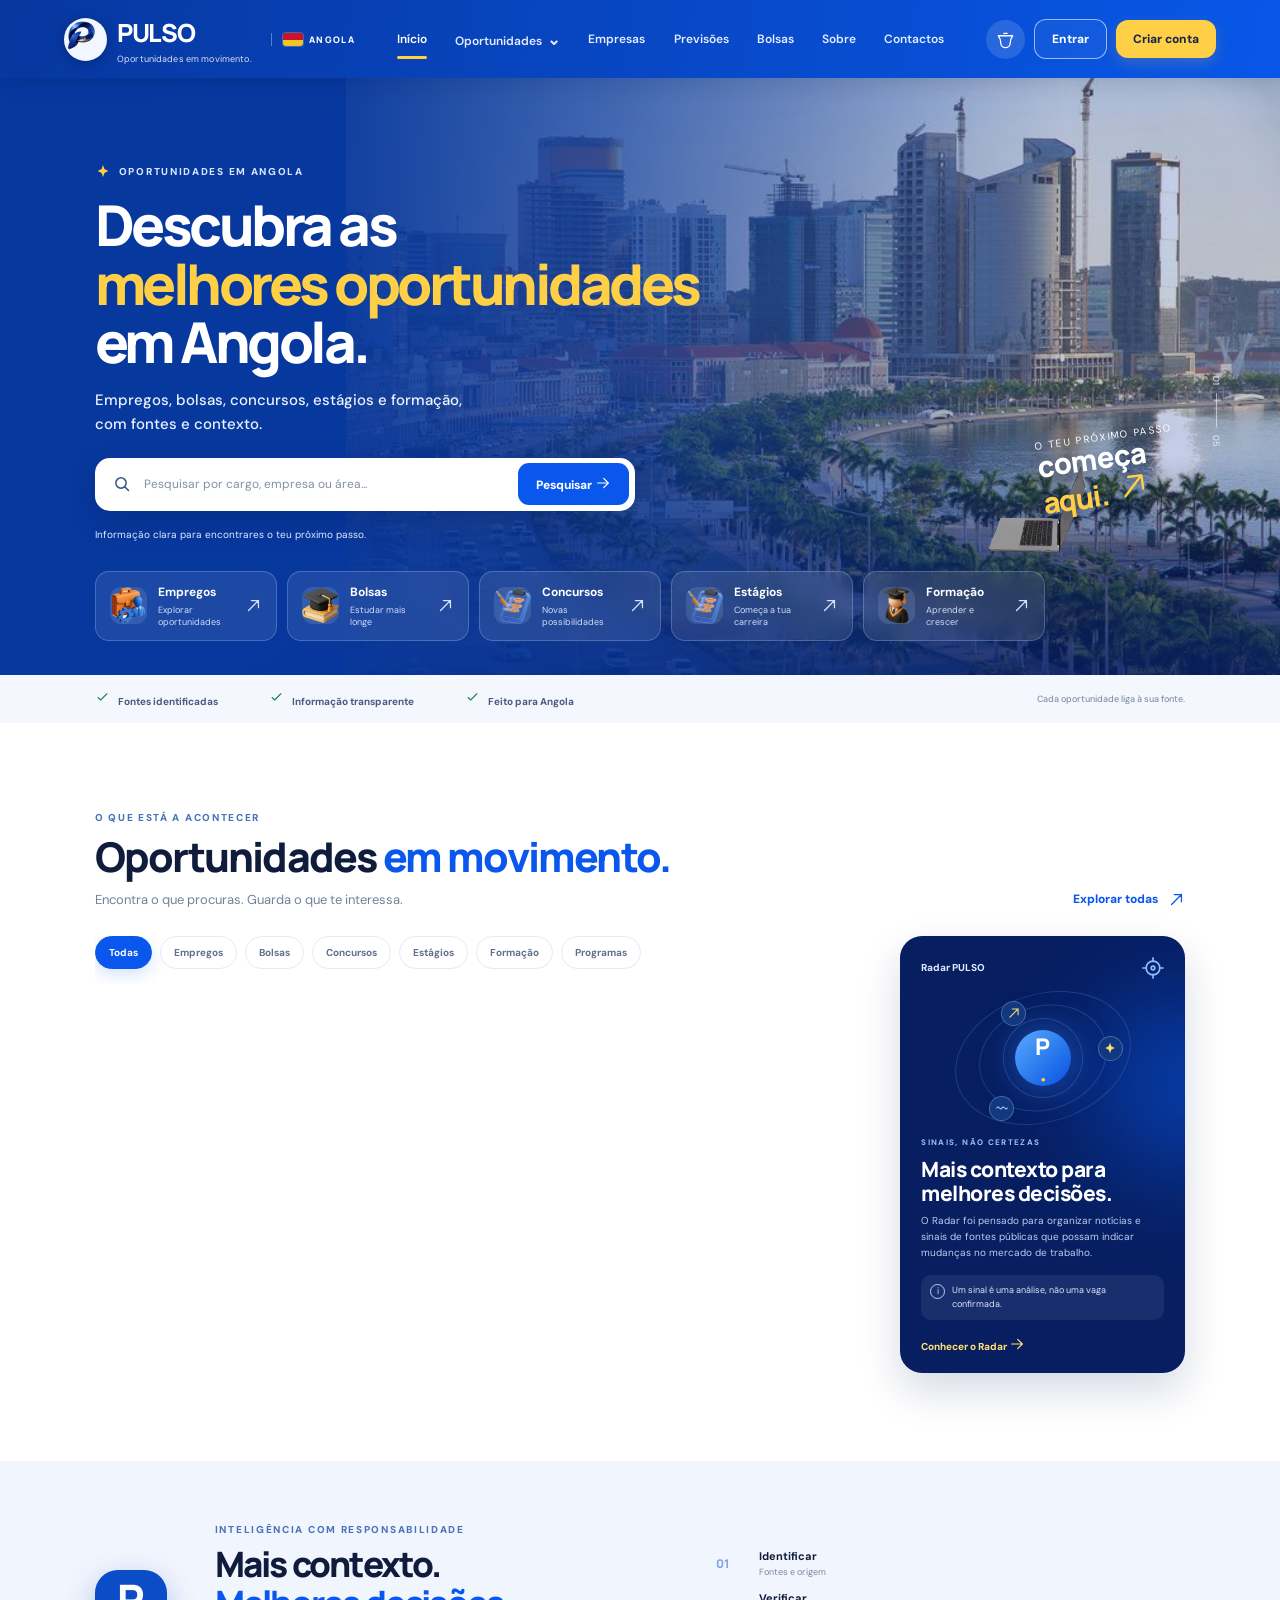
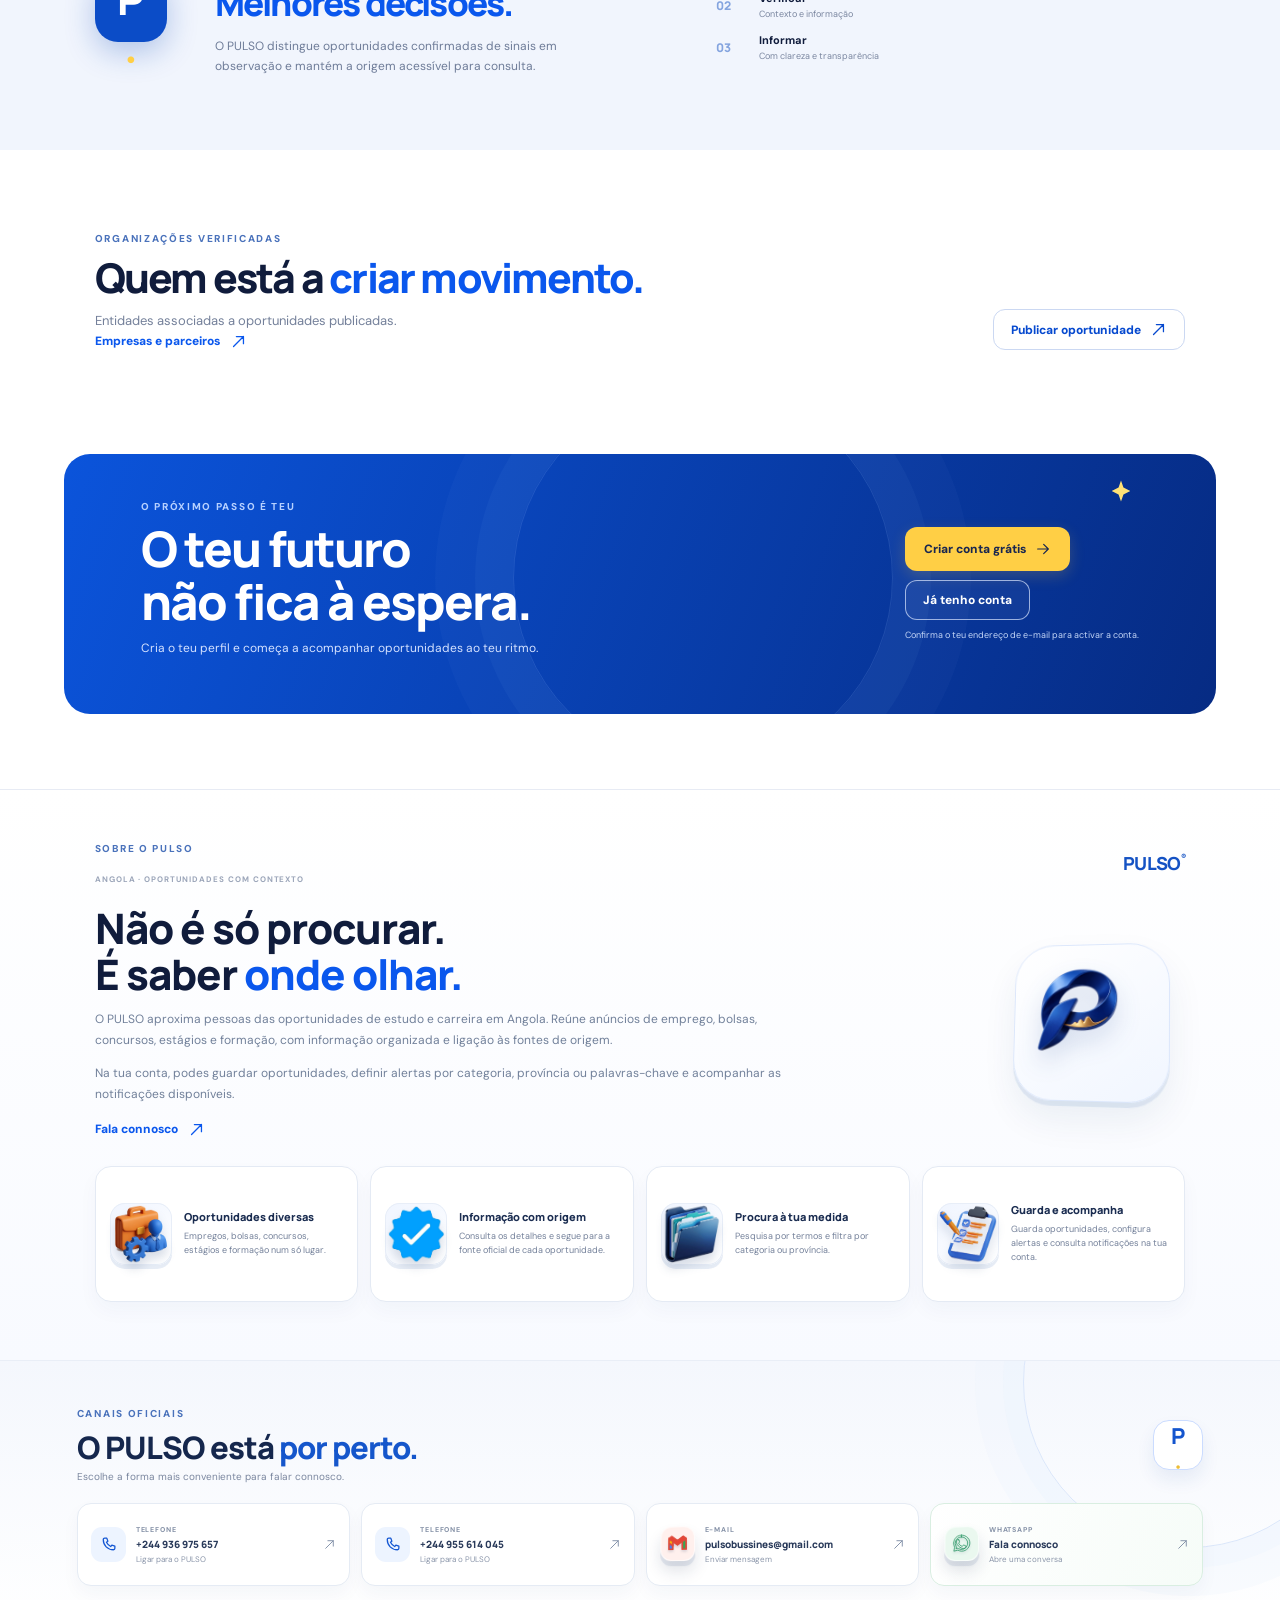
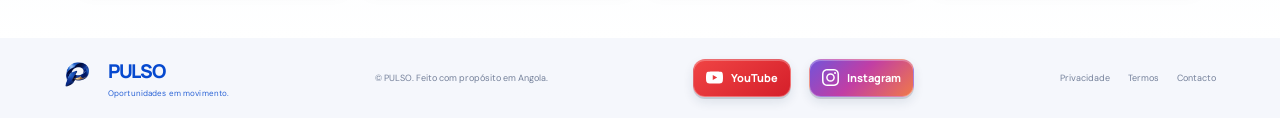
==== commit 75a2abde: "fix: harden mobile layouts across pulso" ====
--- a/index.html
+++ b/index.html
@@ -10,7 +10,7 @@
   <meta property="og:type" content="website">
   <title>PULSO — Oportunidades em movimento</title>
   <link rel="icon" href="assets/pulso-mark-3d-small.png" type="image/png">
-  <link rel="stylesheet" href="styles.css?v=20261126-03">
+  <link rel="stylesheet" href="styles.css?v=20261127-01">
   <link rel="stylesheet" href="account-type-choice.css?v=20261121-04">
   <link rel="stylesheet" href="whatsapp-alerts-home.css?v=20261121-04">
   <script type="module" src="app.js?v=20261126-01"></script>
--- a/styles.css
+++ b/styles.css
@@ -121,3 +121,51 @@
   .quick-category .cat-arrow{flex:0 0 17px;width:17px;height:17px;min-width:17px;margin-left:auto;align-self:center;display:inline-flex;align-items:center;justify-content:center}
   .quick-category .cat-arrow .ui-icon{display:block;width:17px;height:17px;flex:none;margin:0;transform:none}
 }
+
+/* Mobile layout contract for home, opportunity cards and authentication dialogs. */
+@media (max-width:760px){
+  .site-header,.brand,.header-actions,.hero,.section,.section-heading,.opportunity-layout,.opportunity-main,.company-grid,.company-card,.modal,.modal-inner{min-width:0;box-sizing:border-box}
+  .brand{flex:0 1 auto;gap:7px}
+  .brand img,.site-header .brand img{display:block;flex:0 0 auto;width:clamp(34px,10vw,43px);height:clamp(34px,10vw,43px);aspect-ratio:1;object-fit:contain;object-position:center}
+  .brand-copy{min-width:0;overflow:hidden}
+  .brand-copy strong{display:block;overflow:hidden;text-overflow:ellipsis;white-space:nowrap}
+  .hero-content{min-width:0;max-width:100%}
+  .hero h1,.hero-content>p{max-width:100%;overflow-wrap:anywhere}
+  .hero-bottom{max-width:100%}
+  .quick-category{min-width:0}
+  .section-heading>div{min-width:0}
+  .section-heading h2{overflow-wrap:anywhere}
+  .opportunity-layout{grid-template-columns:minmax(0,1fr)}
+  .opportunity-main{width:100%}
+  .opportunity-list{width:100%;min-width:0}
+  .premium-op-card{width:100%;box-sizing:border-box;grid-template-columns:clamp(76px,22vw,140px) minmax(0,1fr);grid-template-rows:auto auto auto;align-items:start;gap:8px 11px;min-height:0;padding:11px;overflow:visible}
+  .premium-op-card .op-image{grid-column:1;grid-row:1/4;width:100%;height:auto;aspect-ratio:1/1.08;min-width:0;object-fit:cover}
+  .premium-op-card .org-mark{left:50%;bottom:10px;transform:translateX(-50%);max-width:calc(100% - 10px)}
+  .premium-op-card .op-copy{grid-column:2;grid-row:1;min-width:0;width:100%;overflow:visible}
+  .premium-op-card .op-caption{max-width:100%;overflow:hidden;text-overflow:ellipsis;white-space:nowrap}
+  .premium-op-card .op-copy h3{display:block;width:100%;max-width:100%;overflow:visible;white-space:normal;overflow-wrap:anywhere;word-break:normal;text-overflow:clip;line-height:1.3}
+  .premium-op-card .op-copy .org-name{max-width:100%;overflow:hidden;text-overflow:ellipsis;white-space:nowrap}
+  .premium-op-card .op-meta{min-width:0;max-width:100%;overflow:visible}
+  .premium-op-card .op-badge{grid-column:2;grid-row:2;justify-self:start;max-width:100%}
+  .premium-op-card .op-card-actions{grid-column:2;grid-row:3;width:100%;min-width:0;display:flex;flex-wrap:wrap;justify-self:stretch;gap:7px;overflow:visible}
+  .premium-op-card .source-3d-btn{min-width:0;max-width:100%;flex:1 1 120px;overflow:hidden;text-overflow:ellipsis;white-space:nowrap}
+  .premium-op-card .save-btn,.premium-op-card .detail-btn{flex:0 0 auto}
+  .company-grid{grid-template-columns:minmax(0,1fr)}
+  .company-card{width:100%}
+  .modal{width:min(calc(100vw - 24px),475px);max-width:calc(100vw - 24px)}
+  .modal-inner{padding:24px 18px}
+  .modal h2{overflow-wrap:anywhere}
+  .form-grid{grid-template-columns:minmax(0,1fr)}
+  .field-wide{grid-column:auto}
+}
+@media (max-width:430px){
+  .site-header{padding-left:13px;padding-right:13px}
+  .brand-copy strong{font-size:19px}
+  .hero{padding-left:15px;padding-right:15px}
+  .section{padding-left:15px;padding-right:15px}
+  .premium-op-card{grid-template-columns:64px minmax(0,1fr);gap:7px 9px;padding:9px;border-radius:15px}
+  .premium-op-card .op-copy h3{font-size:11px}
+  .premium-op-card .op-caption{font-size:7px}
+  .premium-op-card .op-badge{padding:4px 7px;font-size:7px}
+  .premium-op-card .source-3d-btn{flex-basis:96px;min-height:31px;padding-left:8px;padding-right:8px;font-size:8px}
+}
